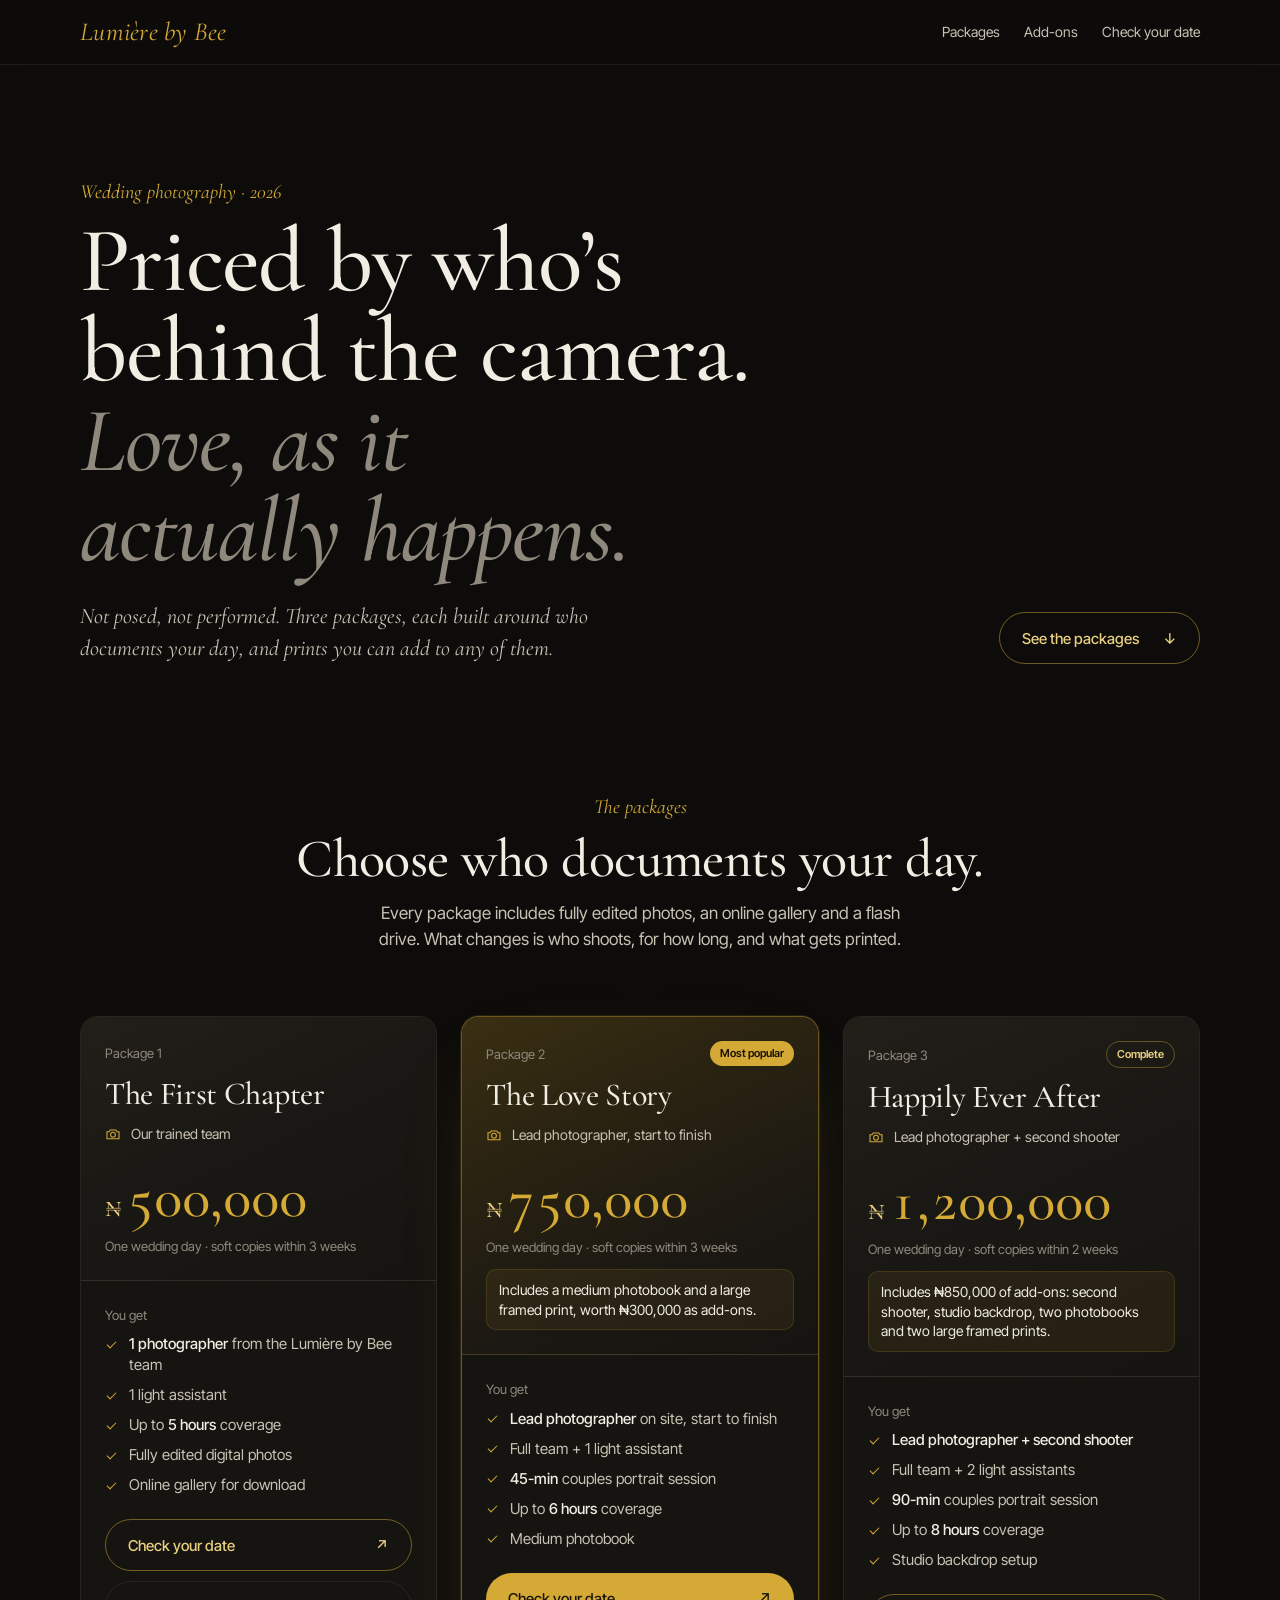
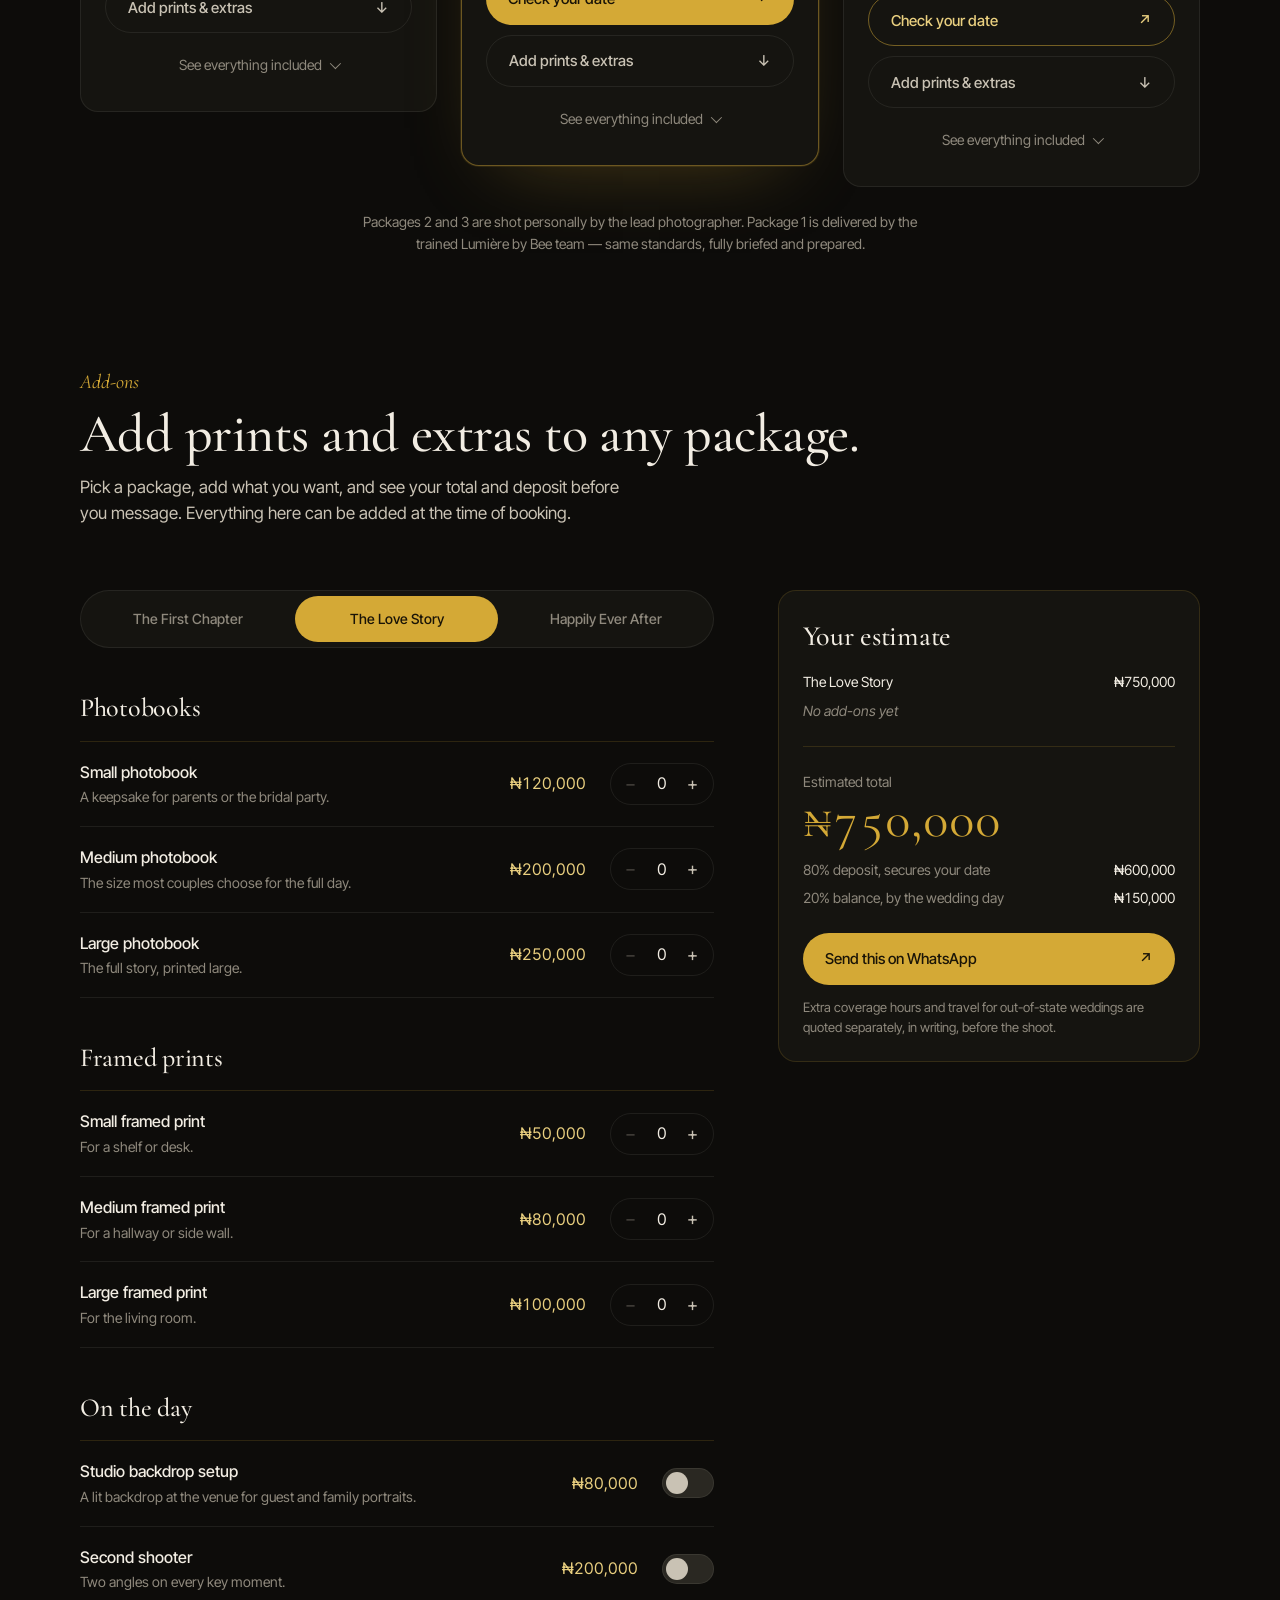
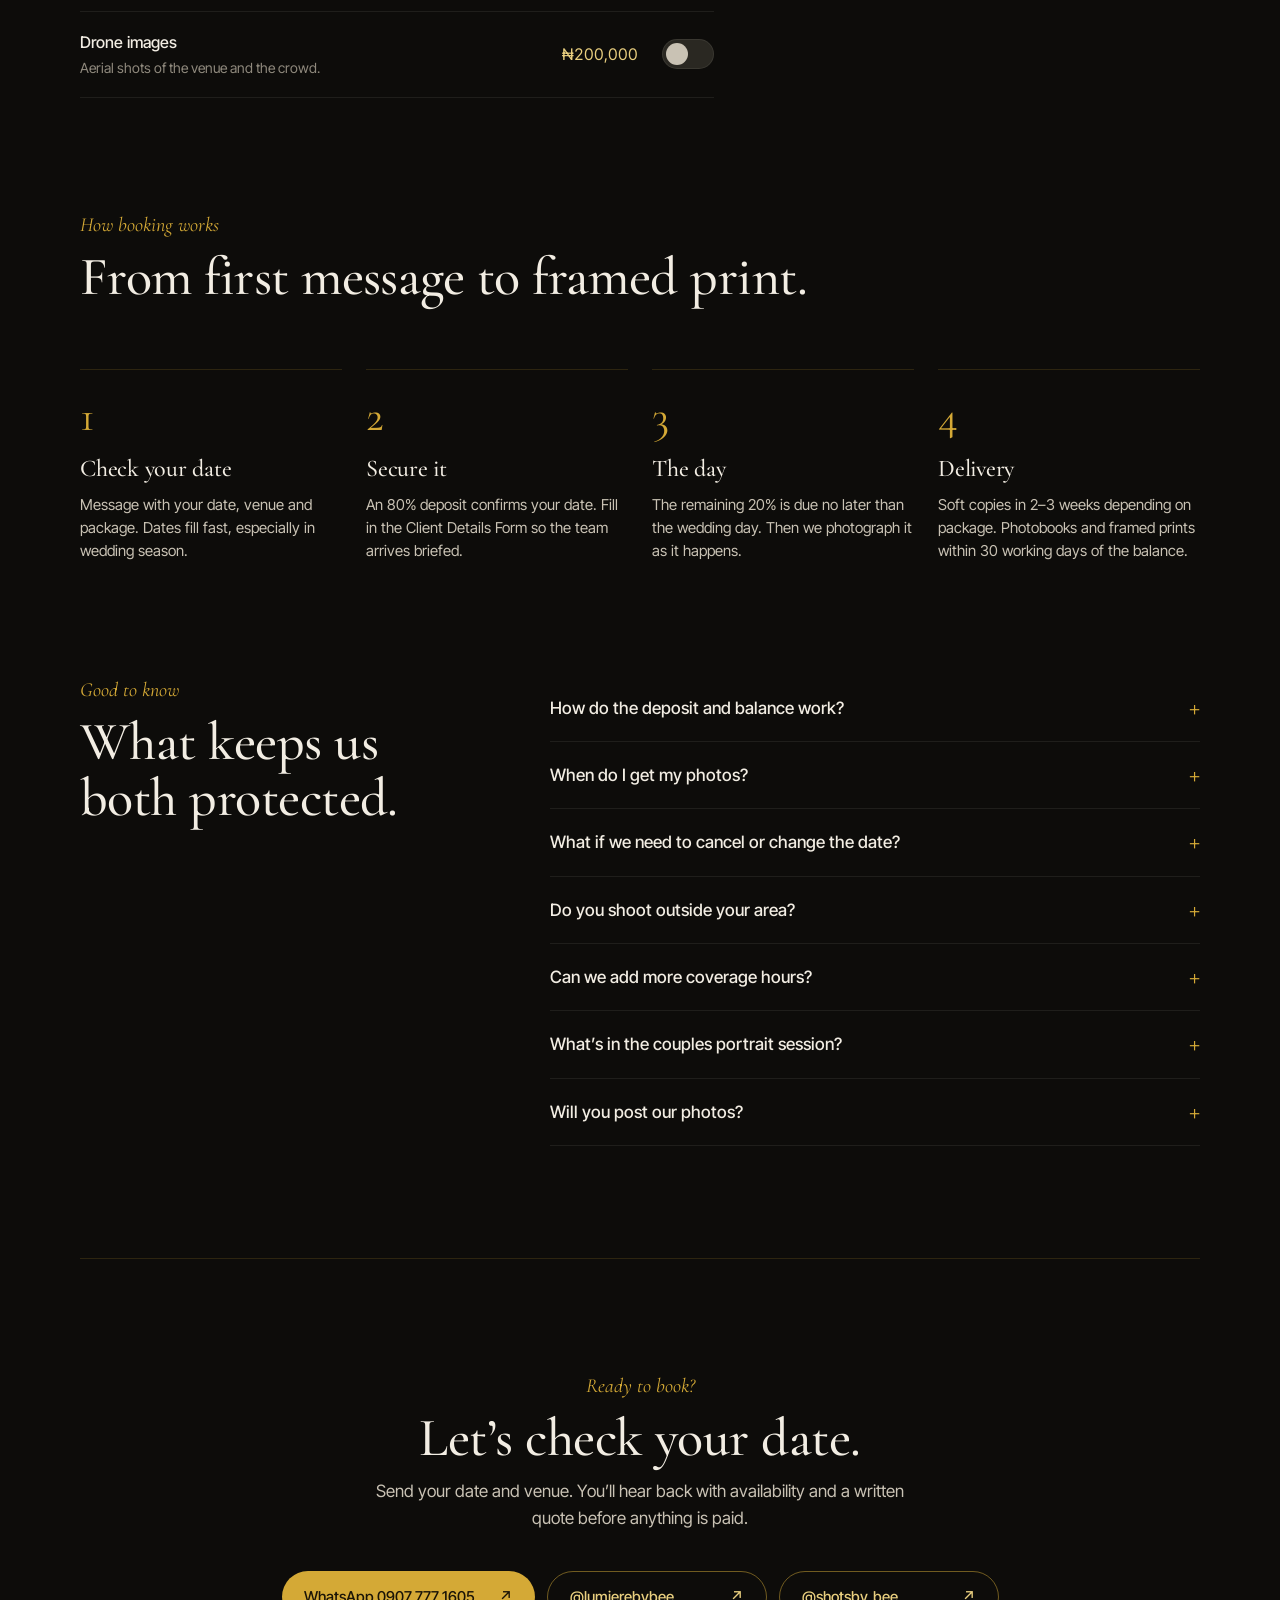
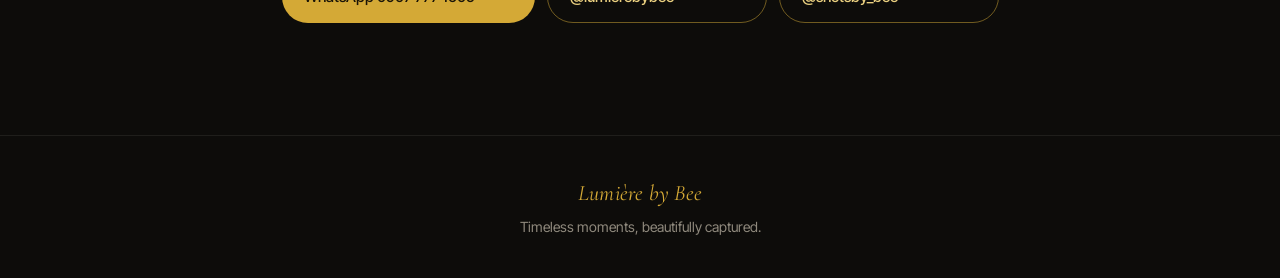
==== index.html @ cfa94dd7 "Add Lumière pricing page Co-Authored-By: Claude Opus 5 (1M context) <noreply@anthropic.com>" ====
<!doctype html>
<html lang="en">
<head>
<meta charset="utf-8">
<meta name="viewport" content="width=device-width, initial-scale=1, viewport-fit=cover">
<title>Pricing — Lumière by Bee</title>
<meta name="description" content="Wedding photography packages from Lumière by Bee: The First Chapter from ₦500,000, The Love Story and Happily Ever After, plus photobooks, framed prints and on-site extras.">
<link rel="preconnect" href="https://fonts.googleapis.com">
<link rel="preconnect" href="https://fonts.gstatic.com" crossorigin>
<link href="https://fonts.googleapis.com/css2?family=Cormorant+Garamond:ital,wght@0,400;0,500;0,600;1,400;1,500&family=Inter+Tight:wght@400;500;600&display=swap" rel="stylesheet">
<style>
:root{
  color-scheme:dark;
  --bg:#0d0c0a; --panel:#151410; --panel-2:#1b1915; --line:rgba(212,169,54,.16); --line-soft:rgba(242,237,227,.08);
  --gold:#d4a936; --gold-soft:#e9cf7f; --gold-ink:#1a1407; --ivory:#f2ede3; --ink-soft:#c9c2b4; --muted:#8f897d;
  --serif:"Cormorant Garamond","Iowan Old Style",Georgia,"Times New Roman",serif;
  --sans:"Inter Tight","Helvetica Neue",Arial,sans-serif;
  --s1:8px; --s2:12px; --s3:24px; --s4:40px; --s5:64px; --s6:112px;
  --r-card:18px; --r-pill:999px;
  box-sizing:border-box;
  padding-top:env(safe-area-inset-top,0px); padding-bottom:env(safe-area-inset-bottom,0px);
}
@media (prefers-color-scheme:dark){:root:not([data-theme="light"]){--bg:#0d0c0a}}
:root[data-theme="dark"]{--bg:#0d0c0a}
html{scroll-padding-top:calc(env(safe-area-inset-top,0px) + 72px);scroll-behavior:smooth}
@media (prefers-reduced-motion:reduce){html{scroll-behavior:auto}*{transition:none!important;animation:none!important}}
*,*::before,*::after{box-sizing:inherit;margin:0;padding:0}
body{background:var(--bg);color:var(--ivory);font-family:var(--sans);font-size:16px;line-height:1.55;-webkit-font-smoothing:antialiased}
a{color:inherit;text-decoration:none}
button{font:inherit;color:inherit;background:none;border:0;cursor:pointer}
:focus-visible{outline:2px solid var(--gold);outline-offset:3px;border-radius:6px}
.wrap{width:min(1120px,100% - 40px);margin-inline:auto}

/* Nav */
.nav{position:sticky;top:0;z-index:20;background:rgba(13,12,10,.82);backdrop-filter:blur(12px);-webkit-backdrop-filter:blur(12px);border-bottom:1px solid var(--line-soft);padding-top:env(safe-area-inset-top,0px);top:env(safe-area-inset-top,0px)}
.nav .wrap{display:flex;align-items:center;justify-content:space-between;height:64px}
.wordmark{font-family:var(--serif);font-style:italic;font-size:26px;color:var(--gold);letter-spacing:.01em}
.nav-links{display:flex;gap:var(--s3);font-size:14px;color:var(--ink-soft)}
.nav-links a:hover{color:var(--ivory)}
@media (max-width:560px){.nav-links a:not(:last-child){display:none}}

/* Type */
.kicker{font-family:var(--serif);font-style:italic;font-size:20px;color:var(--gold);margin-bottom:var(--s1)}
h1,h2,h3{font-family:var(--serif);font-weight:500;letter-spacing:-.01em}
h1{font-size:clamp(44px,7.4vw,92px);line-height:.98;text-wrap:balance}
h1 span{display:block;font-style:italic;color:var(--muted)}
h2{font-size:clamp(34px,4.6vw,54px);line-height:1.04;text-wrap:balance}
.lead{font-size:17px;color:var(--ink-soft);max-width:56ch;margin-top:var(--s2);text-wrap:pretty}

/* Hero */
.hero{padding:var(--s6) 0 var(--s5)}
.hero-row{display:grid;grid-template-columns:1fr auto;align-items:end;gap:var(--s4)}
.hero .lead{font-family:var(--serif);font-style:italic;font-size:22px;line-height:1.45;margin-top:var(--s3)}
@media (max-width:760px){.hero{padding-top:var(--s5)}.hero-row{grid-template-columns:1fr}}

/* Buttons */
.btn{display:flex;align-items:center;justify-content:space-between;gap:var(--s3);min-height:52px;padding:14px 22px;border-radius:var(--r-pill);font-weight:500;font-size:15px;line-height:1;transition:background .15s,color .15s,transform .15s}
.btn:active{transform:scale(.97)}
.btn-gold{background:var(--gold);color:var(--gold-ink)}
.btn-gold:hover{background:var(--gold-soft)}
.btn-line{border:1px solid rgba(212,169,54,.5);color:var(--gold-soft)}
.btn-line:hover{background:rgba(212,169,54,.08)}
.btn-inline{display:inline-flex}

/* Sections */
.section{padding:var(--s6) 0 0}
.section-head{margin-bottom:var(--s5)}
.section-head.center{text-align:center}
.section-head.center .lead{margin-inline:auto}

/* Tiers */
.tiers{display:grid;grid-template-columns:repeat(3,minmax(0,1fr));gap:var(--s3);align-items:start}
@media (max-width:980px){.tiers{grid-template-columns:1fr;max-width:560px;margin-inline:auto}}
.tier{display:flex;flex-direction:column;background:var(--panel);border:1px solid var(--line-soft);border-radius:var(--r-card);overflow:hidden}
.tier-head{padding:var(--s3);background:linear-gradient(155deg,#221f19 0%,#1a1814 45%,#151410 100%);border-bottom:1px solid var(--line-soft)}
.tier-featured{border-color:rgba(212,169,54,.45);box-shadow:0 0 0 1px rgba(212,169,54,.12),0 30px 80px -40px rgba(212,169,54,.35)}
.tier-featured .tier-head{background:linear-gradient(155deg,#3a2f12 0%,#2a2311 32%,#1b1813 70%,#151410 100%)}
.tier-top{display:flex;align-items:center;gap:var(--s1);min-height:24px;margin-bottom:var(--s2)}
.tier-no{font-size:13px;color:var(--muted)}
.badge{font-size:11px;font-weight:600;padding:4px 10px;border-radius:var(--r-pill);background:var(--gold);color:var(--gold-ink)}
.badge-soft{background:transparent;color:var(--gold-soft);border:1px solid rgba(212,169,54,.4)}
.tier-top .badge{margin-left:auto}
.tier h3{font-size:32px;line-height:1.05}
.tier-who{display:flex;align-items:center;gap:10px;margin-top:var(--s2);font-size:14px;color:var(--ink-soft)}
.tier-who svg{flex:none;color:var(--gold)}
.tier-price{display:flex;align-items:baseline;gap:4px;margin-top:var(--s3);font-variant-numeric:tabular-nums}
.tier-price .cur{font-family:var(--serif);font-size:30px;color:var(--gold-soft)}
.tier-price .amt{font-family:var(--serif);font-size:58px;line-height:1;font-weight:500;color:var(--gold)}
.tier-unit{font-size:13px;color:var(--muted);margin-top:6px}
.tier-value{margin-top:var(--s2);padding:10px 12px;border-radius:10px;background:rgba(212,169,54,.08);border:1px solid var(--line);font-size:14px;line-height:1.4;color:var(--ivory)}
.tier-body{display:flex;flex-direction:column;padding:var(--s3);flex:1}
.gets-head{font-size:13px;color:var(--muted);margin-bottom:var(--s1)}
.list{list-style:none;display:grid;gap:9px}
.list li{position:relative;padding-left:24px;font-size:15px;line-height:1.4;color:var(--ink-soft)}
.list li::before{content:"";position:absolute;left:2px;top:.5em;width:9px;height:5px;border-left:1.5px solid var(--gold);border-bottom:1.5px solid var(--gold);transform:rotate(-45deg)}
.list li strong{color:var(--ivory);font-weight:500}
.tier-foot{display:grid;gap:10px;margin-top:var(--s3)}
.more-toggle{display:flex;align-items:center;justify-content:center;gap:8px;min-height:44px;font-size:14px;color:var(--muted)}
.more-toggle:hover{color:var(--ivory)}
.chev{width:8px;height:8px;border-right:1.5px solid currentColor;border-bottom:1.5px solid currentColor;transform:rotate(45deg) translateY(-2px);transition:transform .2s}
.more-toggle[aria-expanded="true"] .chev{transform:rotate(-135deg) translateY(-2px)}
.more-panel{display:grid;grid-template-rows:0fr;transition:grid-template-rows .25s ease}
.more-panel:not([inert]){grid-template-rows:1fr}
.panel-inner{overflow:hidden;min-height:0}
.specs{display:grid;grid-template-columns:auto 1fr;gap:10px 18px;padding-top:var(--s3);margin-top:var(--s2);border-top:1px solid var(--line-soft);font-size:14px}
.specs dt{color:var(--muted)}
.specs dd{color:var(--ink-soft)}
.fine{font-size:14px;color:var(--muted);text-align:center;margin-top:var(--s3);max-width:70ch;margin-inline:auto;text-wrap:pretty}

/* Builder */
.builder{display:grid;grid-template-columns:minmax(0,1.5fr) minmax(300px,1fr);gap:var(--s5);align-items:start}
@media (max-width:900px){.builder{grid-template-columns:1fr;gap:var(--s3)}}
.pick{display:grid;grid-template-columns:repeat(3,1fr);gap:6px;padding:5px;border:1px solid var(--line-soft);border-radius:var(--r-pill);background:var(--panel);margin-bottom:var(--s4)}
.pick label{display:flex;align-items:center;justify-content:center;min-height:46px;padding:0 10px;border-radius:var(--r-pill);font-size:14px;font-weight:500;color:var(--muted);cursor:pointer;text-align:center;line-height:1.15;transition:background .15s,color .15s}
.pick input{position:absolute;opacity:0;pointer-events:none}
.pick input:checked+label{background:var(--gold);color:var(--gold-ink)}
.pick input:focus-visible+label{outline:2px solid var(--gold);outline-offset:2px}
.group+.group{margin-top:var(--s4)}
.group-title{font-family:var(--serif);font-size:26px;padding-bottom:var(--s2);border-bottom:1px solid var(--line)}
.row{display:flex;align-items:center;justify-content:space-between;gap:var(--s3);padding:18px 0;border-bottom:1px solid var(--line-soft)}
.row-text h4{font-weight:500;font-size:16px}
.row-text p{font-size:14px;color:var(--muted);margin-top:2px}
.row-side{display:flex;align-items:center;gap:var(--s3);flex:none}
.row-price{font-variant-numeric:tabular-nums;font-size:16px;color:var(--gold-soft);min-width:84px;text-align:right}
.stepper{display:flex;align-items:center;border:1px solid var(--line-soft);border-radius:var(--r-pill)}
.stepper button{width:40px;height:40px;border-radius:50%;font-size:18px;color:var(--ink-soft)}
.stepper button:hover:not(:disabled){color:var(--gold)}
.stepper button:disabled{opacity:.3;cursor:default}
.stepper output{min-width:22px;text-align:center;font-variant-numeric:tabular-nums}
.switch{position:relative;width:52px;height:30px;border-radius:var(--r-pill);background:#2a2822;border:1px solid var(--line-soft);transition:background .15s}
.switch::after{content:"";position:absolute;top:3px;left:3px;width:22px;height:22px;border-radius:50%;background:var(--ink-soft);transition:transform .2s,background .15s}
.switch[aria-checked="true"]{background:var(--gold)}
.switch[aria-checked="true"]::after{transform:translateX(22px);background:var(--gold-ink)}
.included{font-size:13px;color:var(--gold-soft);padding:6px 12px;border:1px solid var(--line);border-radius:var(--r-pill);white-space:nowrap}
.row.is-included .row-price{text-decoration:line-through;color:var(--muted)}
.row.is-included .row-text p::after{content:" Already in Happily Ever After.";color:var(--gold-soft)}
@media (max-width:520px){.row{flex-wrap:wrap}.row-side{width:100%;justify-content:space-between}.row-price{text-align:left}}

.summary{position:sticky;top:88px;background:var(--panel);border:1px solid var(--line);border-radius:var(--r-card);padding:var(--s3)}
.summary h3{font-size:28px}
.sum-lines{list-style:none;margin-top:var(--s2);display:grid;gap:8px;font-size:14px;color:var(--ink-soft)}
.sum-lines li{display:flex;justify-content:space-between;gap:var(--s2);font-variant-numeric:tabular-nums}
.sum-lines li span:last-child{white-space:nowrap}
.sum-lines .pkg{color:var(--ivory)}
.sum-empty{color:var(--muted);font-style:italic}
.sum-total{margin-top:var(--s3);padding-top:var(--s3);border-top:1px solid var(--line)}
.sum-total .label{font-size:14px;color:var(--muted)}
.sum-total .big{font-family:var(--serif);font-size:52px;line-height:1.05;color:var(--gold);font-variant-numeric:tabular-nums}
.pay{display:grid;gap:6px;margin:var(--s2) 0 var(--s3);font-size:14px}
.pay div{display:flex;justify-content:space-between;gap:var(--s2);font-variant-numeric:tabular-nums}
.pay dt{color:var(--muted)}
.pay dd{color:var(--ivory)}
.summary .fine{text-align:left;margin-top:var(--s2);font-size:13px}
@media (max-width:900px){
  .summary{position:sticky;top:auto;bottom:calc(env(safe-area-inset-bottom,0px) + 12px);box-shadow:0 -20px 60px -10px #000}
  .summary .collapsible{display:none}
  .summary.open .collapsible{display:block}
  .summary h3{font-size:22px}
  .sum-total{margin-top:0;padding-top:0;border-top:0;display:flex;align-items:baseline;justify-content:space-between}
  .sum-total .big{font-size:38px}
}
.sum-toggle{display:none}
@media (max-width:900px){.sum-toggle{display:flex;align-items:center;gap:8px;font-size:14px;color:var(--muted);min-height:36px;margin-bottom:6px}}

/* Steps */
.steps{list-style:none;display:grid;grid-template-columns:repeat(4,1fr);gap:var(--s3);counter-reset:s}
@media (max-width:900px){.steps{grid-template-columns:1fr 1fr}}
@media (max-width:520px){.steps{grid-template-columns:1fr}}
.steps li{border-top:1px solid var(--line);padding-top:var(--s3)}
.step-no{font-family:var(--serif);font-size:44px;color:var(--gold);line-height:1}
.steps h3{font-size:24px;margin-top:var(--s2)}
.steps p{font-size:15px;color:var(--ink-soft);margin-top:6px;text-wrap:pretty}

/* FAQ */
.faq-wrap{display:grid;grid-template-columns:1fr 1.6fr;gap:var(--s5)}
@media (max-width:900px){.faq-wrap{grid-template-columns:1fr;gap:var(--s3)}}
.faq details{border-bottom:1px solid var(--line-soft)}
.faq summary{list-style:none;display:flex;justify-content:space-between;gap:var(--s3);padding:20px 0;font-size:17px;font-weight:500;cursor:pointer}
.faq summary::-webkit-details-marker{display:none}
.faq summary::after{content:"+";font-family:var(--serif);font-size:28px;line-height:.8;color:var(--gold);transition:transform .2s}
.faq details[open] summary::after{transform:rotate(45deg)}
.faq p{padding-bottom:20px;color:var(--ink-soft);max-width:62ch;text-wrap:pretty}

/* Closing */
.closing{margin:var(--s6) 0 0;padding:var(--s6) 0;border-top:1px solid var(--line);text-align:center}
.closing .lead{margin-inline:auto}
.contact{display:flex;flex-wrap:wrap;justify-content:center;gap:var(--s2);margin-top:var(--s4)}
.contact .btn{min-width:220px}
footer{padding:var(--s4) 0;border-top:1px solid var(--line-soft);text-align:center;font-size:14px;color:var(--muted)}
footer .wordmark{font-size:22px;display:block;margin-bottom:6px}
</style>
</head>
<body>

<nav class="nav" aria-label="Main">
  <div class="wrap">
    <a href="#top" class="wordmark">Lumière by Bee</a>
    <div class="nav-links">
      <a href="#packages">Packages</a>
      <a href="#add-ons">Add-ons</a>
      <a href="#book">Check your date</a>
    </div>
  </div>
</nav>

<main id="top" class="wrap">

  <section class="hero">
    <p class="kicker">Wedding photography · 2026</p>
    <div class="hero-row">
      <div>
        <h1>Priced by who’s behind the camera. <span>Love, as it actually happens.</span></h1>
        <p class="lead">Not posed, not performed. Three packages, each built around who documents your day, and prints you can add to any of them.</p>
      </div>
      <a class="btn btn-line btn-inline" href="#packages"><span>See the packages</span><span aria-hidden="true">↓</span></a>
    </div>
  </section>

  <section id="packages" class="section" style="padding-top:var(--s5)">
    <div class="section-head center">
      <p class="kicker">The packages</p>
      <h2>Choose who documents your day.</h2>
      <p class="lead">Every package includes fully edited photos, an online gallery and a flash drive. What changes is who shoots, for how long, and what gets printed.</p>
    </div>

    <div class="tiers" id="tiers"></div>

    <p class="fine">Packages 2 and 3 are shot personally by the lead photographer. Package 1 is delivered by the trained Lumière by Bee team — same standards, fully briefed and prepared.</p>
  </section>

  <section id="add-ons" class="section">
    <div class="section-head">
      <p class="kicker">Add-ons</p>
      <h2>Add prints and extras to any package.</h2>
      <p class="lead">Pick a package, add what you want, and see your total and deposit before you message. Everything here can be added at the time of booking.</p>
    </div>

    <div class="builder">
      <div>
        <div class="pick" role="radiogroup" aria-label="Package">
          <input type="radio" name="pkg" id="pk-p1" value="p1"><label for="pk-p1">The First Chapter</label>
          <input type="radio" name="pkg" id="pk-p2" value="p2" checked><label for="pk-p2">The Love Story</label>
          <input type="radio" name="pkg" id="pk-p3" value="p3"><label for="pk-p3">Happily Ever After</label>
        </div>
        <div id="groups"></div>
      </div>

      <aside class="summary" id="summary" aria-live="polite">
        <button class="sum-toggle" type="button" id="sumToggle" aria-expanded="false" aria-controls="sumDetail"><span>Show breakdown</span><span class="chev" aria-hidden="true"></span></button>
        <div class="collapsible" id="sumDetail">
          <h3>Your estimate</h3>
          <ul class="sum-lines" id="sumLines"></ul>
        </div>
        <div class="sum-total">
          <p class="label">Estimated total</p>
          <p class="big" id="sumTotal">₦750,000</p>
        </div>
        <div class="collapsible">
          <dl class="pay">
            <div><dt>80% deposit, secures your date</dt><dd id="sumDeposit"></dd></div>
            <div><dt>20% balance, by the wedding day</dt><dd id="sumBalance"></dd></div>
          </dl>
        </div>
        <a class="btn btn-gold" id="sendQuote" target="_blank" rel="noopener noreferrer" href="#"><span>Send this on WhatsApp</span><span aria-hidden="true">↗</span></a>
        <p class="fine collapsible">Extra coverage hours and travel for out-of-state weddings are quoted separately, in writing, before the shoot.</p>
      </aside>
    </div>
  </section>

  <section id="how" class="section">
    <div class="section-head">
      <p class="kicker">How booking works</p>
      <h2>From first message to framed print.</h2>
    </div>
    <ol class="steps">
      <li><span class="step-no">1</span><h3>Check your date</h3><p>Message with your date, venue and package. Dates fill fast, especially in wedding season.</p></li>
      <li><span class="step-no">2</span><h3>Secure it</h3><p>An 80% deposit confirms your date. Fill in the Client Details Form so the team arrives briefed.</p></li>
      <li><span class="step-no">3</span><h3>The day</h3><p>The remaining 20% is due no later than the wedding day. Then we photograph it as it happens.</p></li>
      <li><span class="step-no">4</span><h3>Delivery</h3><p>Soft copies in 2–3 weeks depending on package. Photobooks and framed prints within 30 working days of the balance.</p></li>
    </ol>
  </section>

  <section id="faq" class="section">
    <div class="faq-wrap">
      <div>
        <p class="kicker">Good to know</p>
        <h2>What keeps us both protected.</h2>
      </div>
      <div class="faq">
        <details><summary>How do the deposit and balance work?</summary><p>A minimum 80% deposit is required before your date is confirmed. The remaining 20% is due no later than the day of the event. Paying any deposit or invoice means you agree to Lumière by Bee’s full Terms &amp; Conditions.</p></details>
        <details><summary>When do I get my photos?</summary><p>The First Chapter and The Love Story: soft copies within 3 weeks. Happily Ever After: within 2 weeks. All photobooks and framed prints are produced within 30 working days after the balance is settled.</p></details>
        <details><summary>What if we need to cancel or change the date?</summary><p>Deposits are non-refundable but transferable to a new date with at least 30 days’ notice. Changes within 30 days depend on availability. If the photographer can’t fulfil the booking, your deposit is refunded in full.</p></details>
        <details><summary>Do you shoot outside your area?</summary><p>Yes. For weddings outside the primary area, you cover transport and accommodation, confirmed in writing before the shoot.</p></details>
        <details><summary>Can we add more coverage hours?</summary><p>Yes, arranged in advance at an extra charge.</p></details>
        <details><summary>What’s in the couples portrait session?</summary><p>The Love Story includes a 45-minute uninterrupted session. Happily Ever After includes 90 minutes, plus a complimentary pre-wedding shoot that doesn’t reduce the package price.</p></details>
        <details><summary>Will you post our photos?</summary><p>Selected images may be shared on social platforms unless you say otherwise in the Client Details Form.</p></details>
      </div>
    </div>
  </section>

  <section id="book" class="closing">
    <p class="kicker">Ready to book?</p>
    <h2>Let’s check your date.</h2>
    <p class="lead">Send your date and venue. You’ll hear back with availability and a written quote before anything is paid.</p>
    <div class="contact">
      <a class="btn btn-gold" id="closingWa" target="_blank" rel="noopener noreferrer" href="https://wa.me/2349077771605"><span>WhatsApp 0907 777 1605</span><span aria-hidden="true">↗</span></a>
      <a class="btn btn-line" target="_blank" rel="noopener noreferrer" href="https://instagram.com/lumierebybee"><span>@lumierebybee</span><span aria-hidden="true">↗</span></a>
      <a class="btn btn-line" target="_blank" rel="noopener noreferrer" href="https://www.tiktok.com/@shotsby_bee"><span>@shotsby_bee</span><span aria-hidden="true">↗</span></a>
    </div>
  </section>
</main>

<footer>
  <span class="wordmark">Lumière by Bee</span>
  Timeless moments, beautifully captured.
</footer>

<script>
const WA = "2349077771605";
const naira = n => "₦" + n.toLocaleString("en-NG");

const PACKAGES = {
  p1:{no:"Package 1", name:"The First Chapter", price:500000, who:"Our trained team", delivery:"3 weeks",
      value:null,
      gets:["<strong>1 photographer</strong> from the Lumière by Bee team","1 light assistant","Up to <strong>5 hours</strong> coverage","Fully edited digital photos","Online gallery for download","Flash drive delivery"],
      specs:[["Who shoots","Trained Lumière by Bee team, fully briefed"],["Coverage","Up to 5 hours"],["Portraits","Covered within the day"],["Soft copies","Within 3 weeks"],["Prints","Add any from the add-ons"]]},
  p2:{no:"Package 2", name:"The Love Story", price:750000, who:"Lead photographer, start to finish", delivery:"3 weeks", badge:"Most popular",
      value:"Includes a medium photobook and a large framed print, worth ₦300,000 as add-ons.",
      gets:["<strong>Lead photographer</strong> on site, start to finish","Full team + 1 light assistant","<strong>45-min</strong> couples portrait session","Up to <strong>6 hours</strong> coverage","Medium photobook","One large framed print","Fully edited digital photos","Online gallery + flash drive"],
      specs:[["Who shoots","Lead photographer, with full team support"],["Coverage","Up to 6 hours"],["Portraits","45 minutes, uninterrupted"],["Soft copies","Within 3 weeks"],["Prints","Within 30 working days of the balance"]]},
  p3:{no:"Package 3", name:"Happily Ever After", price:1200000, who:"Lead photographer + second shooter", delivery:"2 weeks", badge:"Complete", soft:true,
      value:"Includes ₦850,000 of add-ons: second shooter, studio backdrop, two photobooks and two large framed prints.",
      gets:["<strong>Lead photographer + second shooter</strong>","Full team + 2 light assistants","<strong>90-min</strong> couples portrait session","Up to <strong>8 hours</strong> coverage","Studio backdrop setup","Complimentary pre-wedding shoot","One large + one small photobook","Two large framed prints","Fully edited digital photos","Online gallery + flash drive"],
      specs:[["Who shoots","Lead photographer and a second shooter"],["Coverage","Up to 8 hours"],["Portraits","90 minutes, plus a pre-wedding shoot"],["Soft copies","Within 2 weeks"],["Prints","Within 30 working days of the balance"]]}
};

const ADDONS = [
  {group:"Photobooks", items:[
    {id:"pb-s", name:"Small photobook", note:"A keepsake for parents or the bridal party.", price:120000, type:"qty"},
    {id:"pb-m", name:"Medium photobook", note:"The size most couples choose for the full day.", price:200000, type:"qty"},
    {id:"pb-l", name:"Large photobook", note:"The full story, printed large.", price:250000, type:"qty"}]},
  {group:"Framed prints", items:[
    {id:"fp-s", name:"Small framed print", note:"For a shelf or desk.", price:50000, type:"qty"},
    {id:"fp-m", name:"Medium framed print", note:"For a hallway or side wall.", price:80000, type:"qty"},
    {id:"fp-l", name:"Large framed print", note:"For the living room.", price:100000, type:"qty"}]},
  {group:"On the day", items:[
    {id:"x-bd", name:"Studio backdrop setup", note:"A lit backdrop at the venue for guest and family portraits.", price:80000, type:"toggle", in:"p3"},
    {id:"x-2s", name:"Second shooter", note:"Two angles on every key moment.", price:200000, type:"toggle", in:"p3"},
    {id:"x-dr", name:"Drone images", note:"Aerial shots of the venue and the crowd.", price:200000, type:"toggle"}]}
];
const ITEMS = ADDONS.flatMap(g => g.items);

const state = {pkg:"p2", sel:Object.fromEntries(ITEMS.map(i => [i.id,0]))};

/* Tier cards */
const check = '<svg width="16" height="16" viewBox="0 0 24 24" fill="none" stroke="currentColor" stroke-width="1.6" aria-hidden="true"><path d="M3 8.5h3l2-2.5h8l2 2.5h3V19H3z"/><circle cx="12" cy="13" r="3.6"/></svg>';
document.getElementById("tiers").innerHTML = Object.entries(PACKAGES).map(([k,p]) => {
  const shown = p.gets.slice(0,5), rest = p.gets.slice(5);
  const msg = encodeURIComponent(`Hi Bee, I'd like to check a date for ${p.name} (${naira(p.price)}).\nWedding date: \nVenue: `);
  return `<article class="tier${p.badge && !p.soft ? " tier-featured":""}" aria-label="${p.name} package">
    <div class="tier-head">
      <div class="tier-top"><span class="tier-no">${p.no}</span>${p.badge ? `<span class="badge${p.soft?" badge-soft":""}">${p.badge}</span>`:""}</div>
      <h3>${p.name}</h3>
      <p class="tier-who">${check}${p.who}</p>
      <div class="tier-price"><span class="cur">₦</span><span class="amt">${p.price.toLocaleString("en-NG")}</span></div>
      <p class="tier-unit">One wedding day · soft copies within ${p.delivery}</p>
      ${p.value ? `<p class="tier-value">${p.value}</p>`:""}
    </div>
    <div class="tier-body">
      <p class="gets-head">You get</p>
      <ul class="list">${shown.map(g=>`<li>${g}</li>`).join("")}</ul>
      <div class="more-panel" id="more-${k}" inert><div class="panel-inner">
        ${rest.length ? `<ul class="list" style="margin-top:9px">${rest.map(g=>`<li>${g}</li>`).join("")}</ul>`:""}
        <dl class="specs">${p.specs.map(([t,d])=>`<dt>${t}</dt><dd>${d}</dd>`).join("")}</dl>
      </div></div>
      <div class="tier-foot">
        <a class="btn ${p.badge && !p.soft ? "btn-gold":"btn-line"}" target="_blank" rel="noopener noreferrer" href="https://wa.me/${WA}?text=${msg}"><span>Check your date</span><span aria-hidden="true">↗</span></a>
        <a class="btn btn-line" href="#add-ons" data-build="${k}" style="border-color:var(--line-soft);color:var(--ink-soft)"><span>Add prints &amp; extras</span><span aria-hidden="true">↓</span></a>
        <button class="more-toggle" type="button" aria-expanded="false" aria-controls="more-${k}"><span>See everything included</span><span class="chev" aria-hidden="true"></span></button>
      </div>
    </div>
  </article>`;
}).join("");

document.querySelectorAll(".more-toggle").forEach(b => b.addEventListener("click", () => {
  const panel = document.getElementById(b.getAttribute("aria-controls"));
  const open = b.getAttribute("aria-expanded") === "true";
  b.setAttribute("aria-expanded", String(!open));
  panel.inert = open;
  b.firstElementChild.textContent = open ? "See everything included" : "Show less";
}));
document.querySelectorAll("[data-build]").forEach(a => a.addEventListener("click", () => {
  document.getElementById("pk-" + a.dataset.build).checked = true; setPkg(a.dataset.build);
}));

/* Add-on rows */
document.getElementById("groups").innerHTML = ADDONS.map(g => `
  <div class="group"><h3 class="group-title">${g.group}</h3>
  ${g.items.map(i => `<div class="row" data-row="${i.id}">
    <div class="row-text"><h4>${i.name}</h4><p>${i.note}</p></div>
    <div class="row-side"><span class="row-price">${naira(i.price)}</span>
      ${i.type === "qty"
        ? `<div class="stepper"><button type="button" data-dec="${i.id}" aria-label="Remove one ${i.name.toLowerCase()}">−</button><output id="q-${i.id}" aria-label="${i.name} quantity">0</output><button type="button" data-inc="${i.id}" aria-label="Add one ${i.name.toLowerCase()}">+</button></div>`
        : `<button type="button" class="switch" role="switch" aria-checked="false" data-sw="${i.id}" aria-label="Add ${i.name.toLowerCase()}"></button><span class="included" data-inc-tag="${i.id}" hidden>Included</span>`}
    </div></div>`).join("")}</div>`).join("");

document.getElementById("groups").addEventListener("click", e => {
  const t = e.target.closest("button"); if (!t) return;
  if (t.dataset.inc) state.sel[t.dataset.inc] = Math.min(5, state.sel[t.dataset.inc] + 1);
  if (t.dataset.dec) state.sel[t.dataset.dec] = Math.max(0, state.sel[t.dataset.dec] - 1);
  if (t.dataset.sw) state.sel[t.dataset.sw] = state.sel[t.dataset.sw] ? 0 : 1;
  render();
});
document.querySelectorAll('input[name="pkg"]').forEach(r => r.addEventListener("change", () => setPkg(r.value)));
function setPkg(k){ state.pkg = k; render(); }

const sum = document.getElementById("summary"), tog = document.getElementById("sumToggle");
tog.addEventListener("click", () => {
  const open = sum.classList.toggle("open");
  tog.setAttribute("aria-expanded", String(open));
  tog.firstElementChild.textContent = open ? "Hide breakdown" : "Show breakdown";
});

let shownTotal = 750000, raf;
function animateTo(target){
  const el = document.getElementById("sumTotal");
  if (matchMedia("(prefers-reduced-motion: reduce)").matches){ shownTotal = target; el.textContent = naira(target); return; }
  cancelAnimationFrame(raf);
  const from = shownTotal, t0 = performance.now();
  const tick = now => {
    const p = Math.min(1, (now - t0) / 420), e = 1 - Math.pow(1 - p, 3);
    shownTotal = Math.round(from + (target - from) * e);
    el.textContent = naira(Math.round(shownTotal / 1000) * 1000);
    if (p < 1) raf = requestAnimationFrame(tick); else { shownTotal = target; el.textContent = naira(target); }
  };
  raf = requestAnimationFrame(tick);
}

function render(){
  const p = PACKAGES[state.pkg];
  const lines = [];
  let total = p.price;
  ITEMS.forEach(i => {
    const row = document.querySelector(`[data-row="${i.id}"]`);
    const included = i.in === state.pkg;
    if (included) state.sel[i.id] = 0;
    row.classList.toggle("is-included", included);
    if (i.type === "qty"){
      document.getElementById("q-" + i.id).textContent = state.sel[i.id];
      row.querySelector("[data-dec]").disabled = state.sel[i.id] === 0;
      row.querySelector("[data-inc]").disabled = state.sel[i.id] === 5;
    } else {
      const sw = row.querySelector("[data-sw]");
      sw.hidden = included; row.querySelector("[data-inc-tag]").hidden = !included;
      sw.setAttribute("aria-checked", String(!!state.sel[i.id]));
    }
    if (state.sel[i.id]){
      const cost = i.price * state.sel[i.id]; total += cost;
      lines.push([ (i.type === "qty" ? state.sel[i.id] + " × " : "") + i.name, cost ]);
    }
  });
  document.getElementById("sumLines").innerHTML =
    `<li class="pkg"><span>${p.name}</span><span>${naira(p.price)}</span></li>` +
    (lines.length ? lines.map(([n,c]) => `<li><span>+ ${n}</span><span>${naira(c)}</span></li>`).join("")
                  : `<li class="sum-empty"><span>No add-ons yet</span></li>`);
  const dep = Math.round(total * 0.8);
  document.getElementById("sumDeposit").textContent = naira(dep);
  document.getElementById("sumBalance").textContent = naira(total - dep);
  animateTo(total);

  const text = [`Hi Bee, I'd like to check a date.`, ``, `Package: ${p.name} (${naira(p.price)})`]
    .concat(lines.length ? ["Add-ons:"].concat(lines.map(([n,c]) => `• ${n} (${naira(c)})`)) : [])
    .concat([`Estimated total: ${naira(total)}`, ``, `Wedding date: `, `Venue: `]).join("\n");
  document.getElementById("sendQuote").href = `https://wa.me/${WA}?text=${encodeURIComponent(text)}`;
}
render();
</script>
</body>
</html>
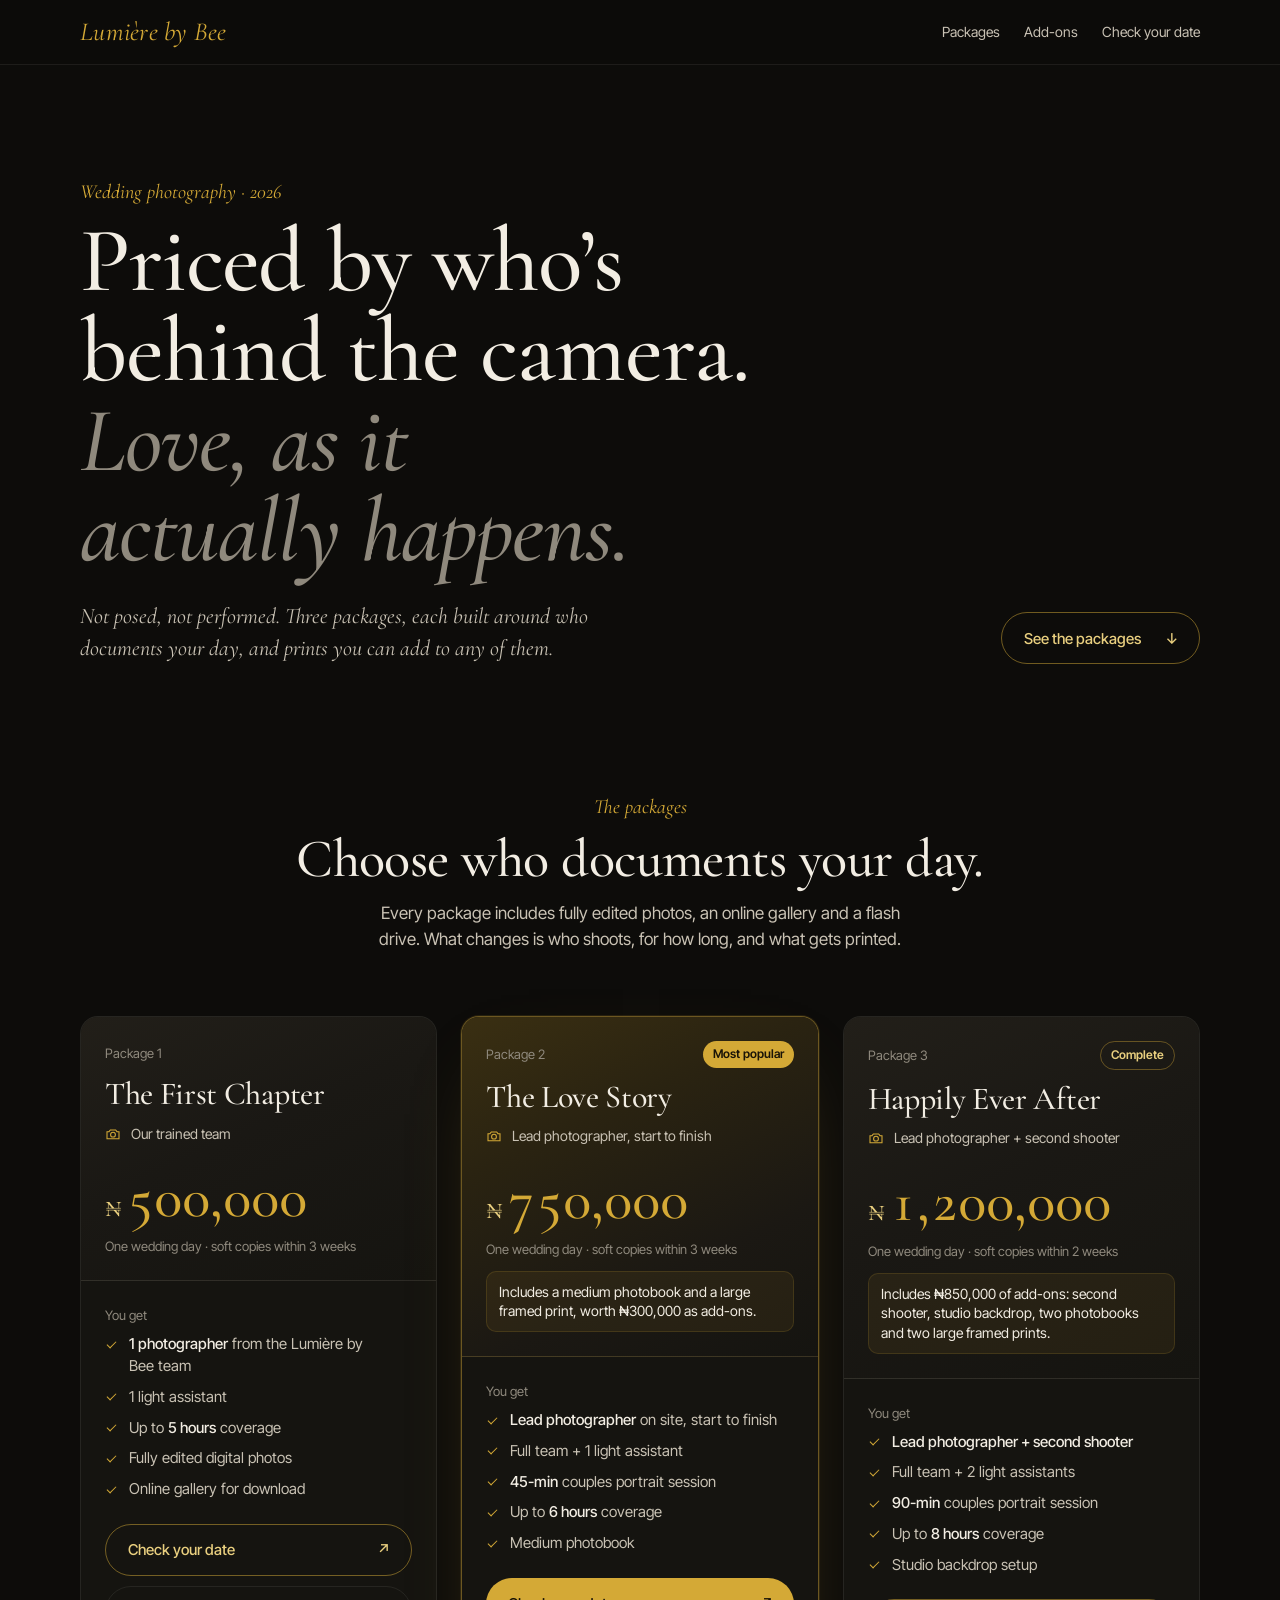
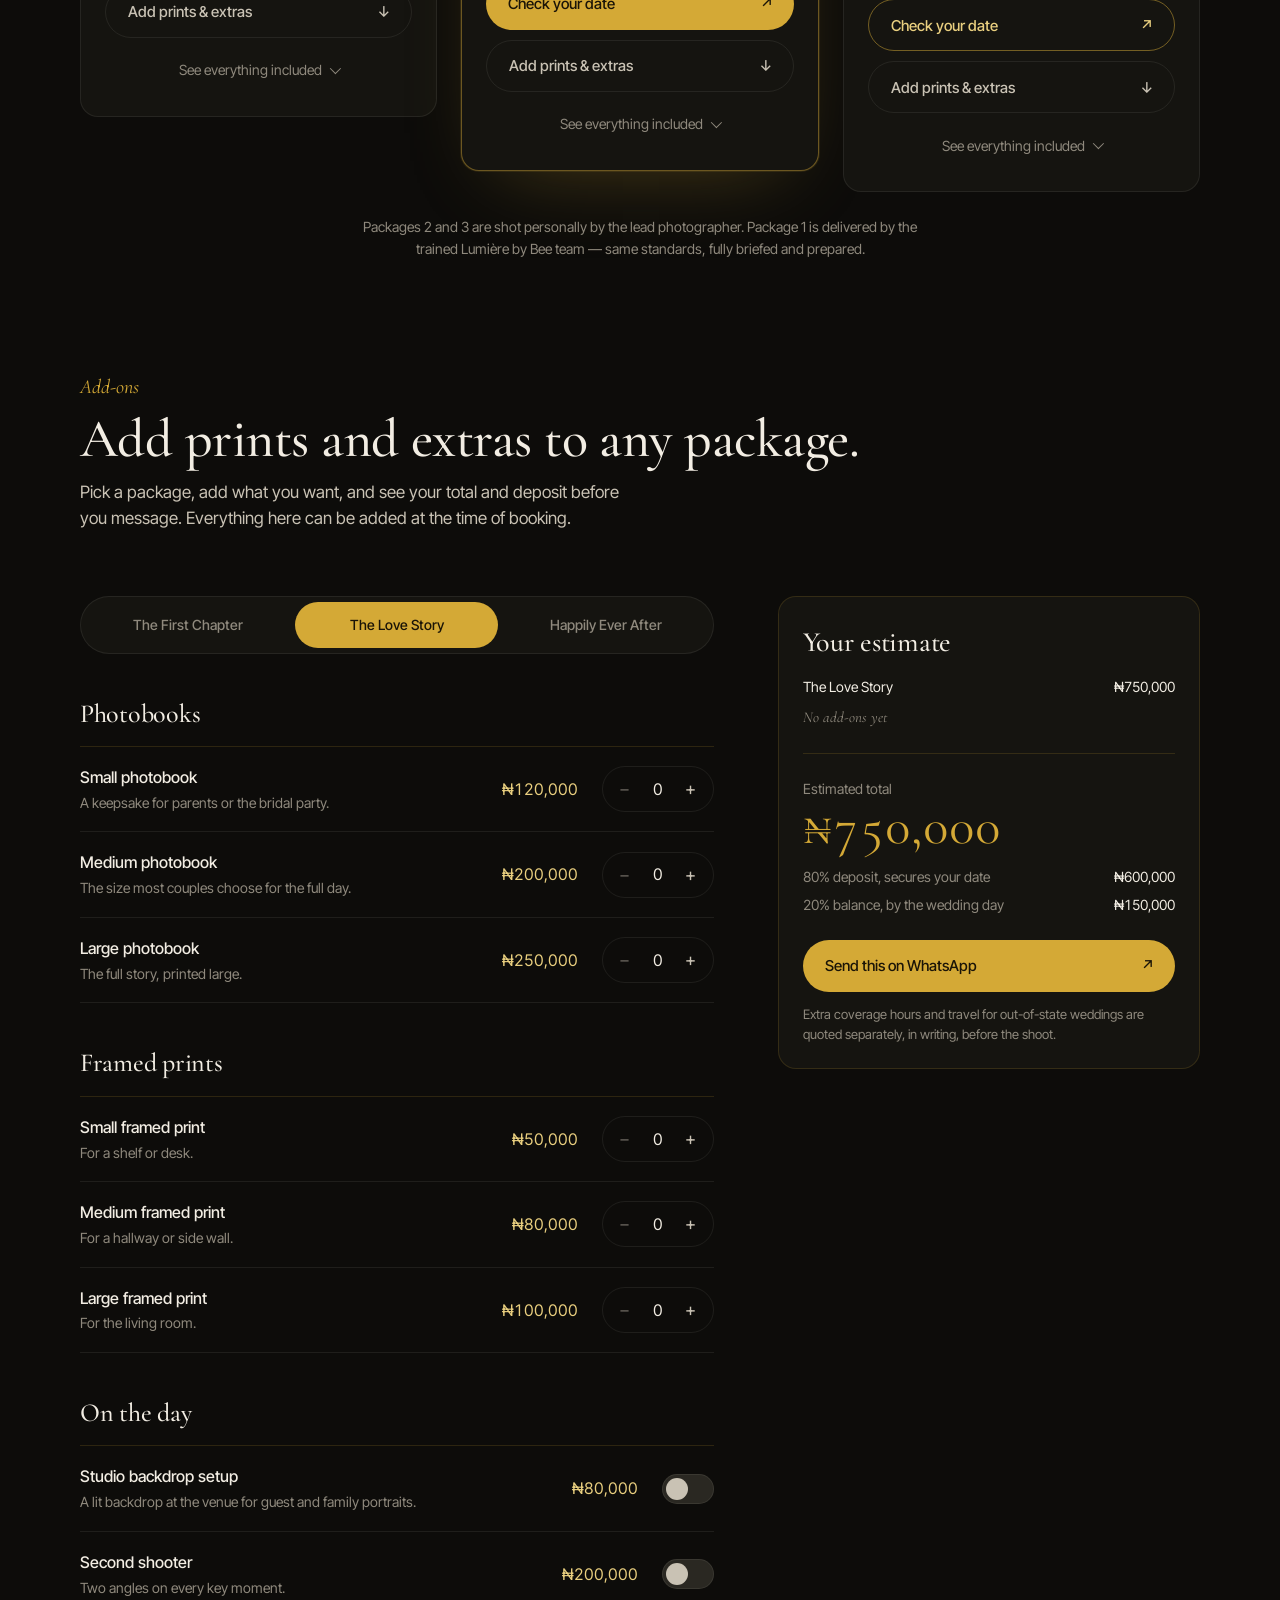
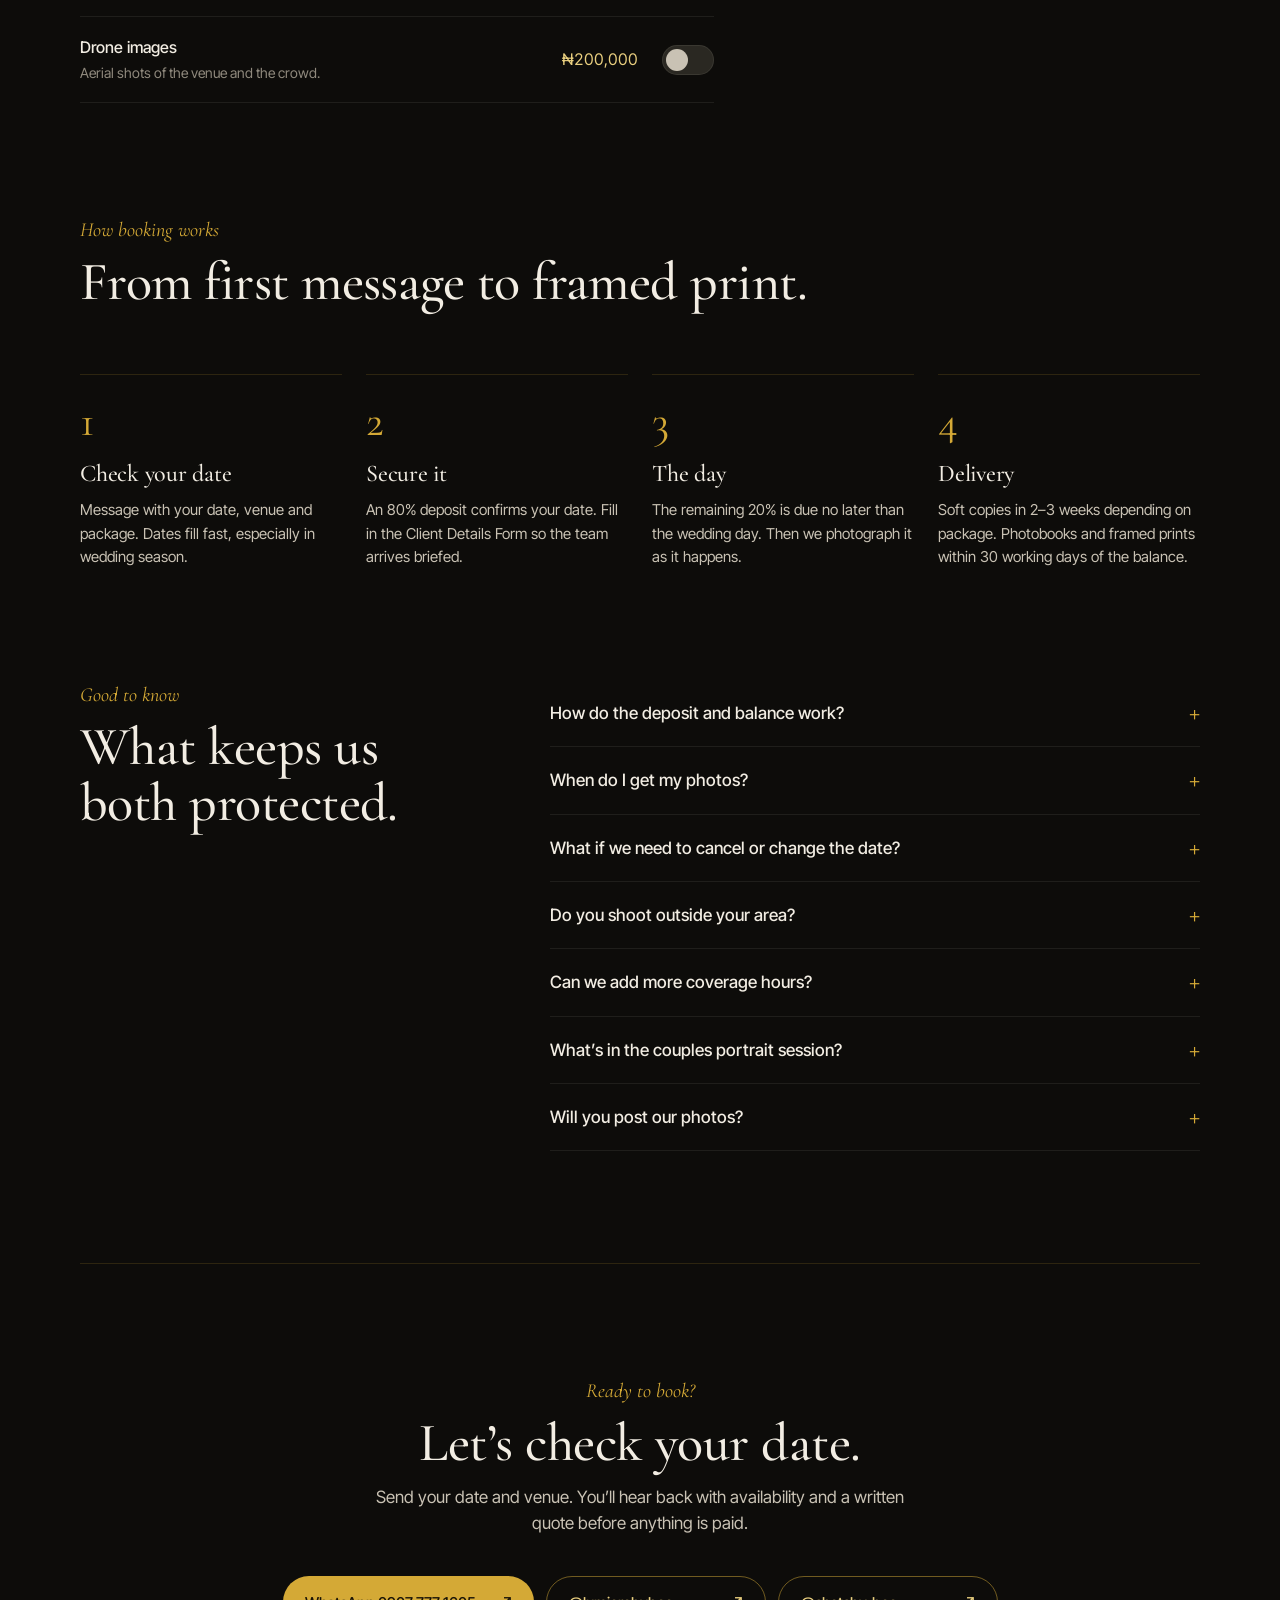
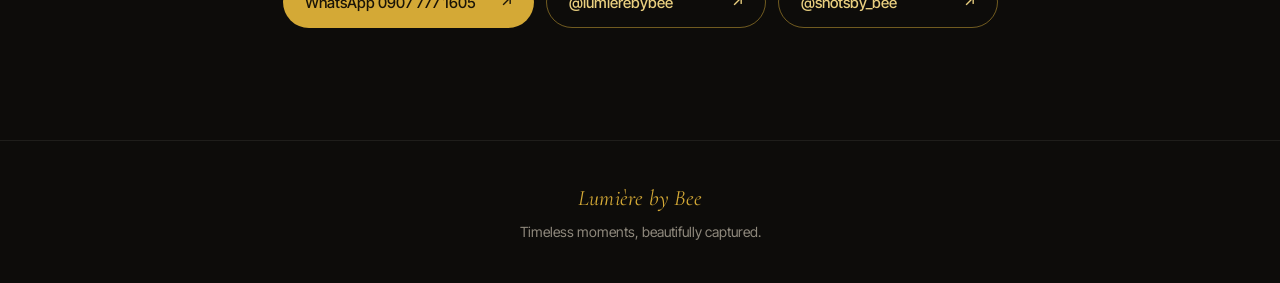
==== commit a2d0702c: "Polish typography, touch targets and accessibility UI polish: - Gate every :hover behind (hover:hove" ====
--- a/index.html
+++ b/index.html
@@ -17,31 +17,37 @@
   --sans:"Inter Tight","Helvetica Neue",Arial,sans-serif;
   --s1:8px; --s2:12px; --s3:24px; --s4:40px; --s5:64px; --s6:112px;
   --r-card:18px; --r-pill:999px;
+  --fw-regular:400; --fw-medium:500; --fw-semibold:600;
+  --z-nav:100; --z-sticky:200;
   box-sizing:border-box;
-  padding-top:env(safe-area-inset-top,0px); padding-bottom:env(safe-area-inset-bottom,0px);
 }
 @media (prefers-color-scheme:dark){:root:not([data-theme="light"]){--bg:#0d0c0a}}
 :root[data-theme="dark"]{--bg:#0d0c0a}
 html{scroll-padding-top:calc(env(safe-area-inset-top,0px) + 72px);scroll-behavior:smooth}
 @media (prefers-reduced-motion:reduce){html{scroll-behavior:auto}*{transition:none!important;animation:none!important}}
 *,*::before,*::after{box-sizing:inherit;margin:0;padding:0}
-body{background:var(--bg);color:var(--ivory);font-family:var(--sans);font-size:16px;line-height:1.55;-webkit-font-smoothing:antialiased}
+body{background:var(--bg);color:var(--ivory);font-family:var(--sans);font-size:16px;line-height:1.55;-webkit-font-smoothing:antialiased;-moz-osx-font-smoothing:grayscale;font-synthesis:none;overflow-wrap:break-word;-webkit-text-size-adjust:100%;text-size-adjust:100%}
 a{color:inherit;text-decoration:none}
 button{font:inherit;color:inherit;background:none;border:0;cursor:pointer}
-:focus-visible{outline:2px solid var(--gold);outline-offset:3px;border-radius:6px}
-.wrap{width:min(1120px,100% - 40px);margin-inline:auto}
+a,button,input,label,summary{touch-action:manipulation}
+:focus-visible{outline:2px solid var(--ivory);outline-offset:3px;border-radius:6px}
+::selection{background:rgba(212,169,54,.3);color:var(--ivory)}
+.sr-only{position:absolute;width:1px;height:1px;padding:0;margin:-1px;overflow:hidden;clip-path:inset(50%);white-space:nowrap;border:0}
+.wrap{width:min(1120px,100% - 40px - env(safe-area-inset-left,0px) - env(safe-area-inset-right,0px));margin-inline:auto}
 
 /* Nav */
-.nav{position:sticky;top:0;z-index:20;background:rgba(13,12,10,.82);backdrop-filter:blur(12px);-webkit-backdrop-filter:blur(12px);border-bottom:1px solid var(--line-soft);padding-top:env(safe-area-inset-top,0px);top:env(safe-area-inset-top,0px)}
+.nav{position:sticky;top:0;z-index:var(--z-nav);background:rgba(13,12,10,.82);backdrop-filter:blur(12px);-webkit-backdrop-filter:blur(12px);border-bottom:1px solid var(--line-soft);padding-top:env(safe-area-inset-top,0px)}
 .nav .wrap{display:flex;align-items:center;justify-content:space-between;height:64px}
 .wordmark{font-family:var(--serif);font-style:italic;font-size:26px;color:var(--gold);letter-spacing:.01em}
+.nav .wordmark{display:flex;align-items:center;min-height:44px}
 .nav-links{display:flex;gap:var(--s3);font-size:14px;color:var(--ink-soft)}
-.nav-links a:hover{color:var(--ivory)}
+.nav-links a{display:flex;align-items:center;min-height:44px}
 @media (max-width:560px){.nav-links a:not(:last-child){display:none}}
 
 /* Type */
 .kicker{font-family:var(--serif);font-style:italic;font-size:20px;color:var(--gold);margin-bottom:var(--s1)}
-h1,h2,h3{font-family:var(--serif);font-weight:500;letter-spacing:-.01em}
+h1,h2,h3{font-family:var(--serif);font-weight:var(--fw-medium);letter-spacing:-.01em}
+h3{text-wrap:balance}
 h1{font-size:clamp(44px,7.4vw,92px);line-height:.98;text-wrap:balance}
 h1 span{display:block;font-style:italic;color:var(--muted)}
 h2{font-size:clamp(34px,4.6vw,54px);line-height:1.04;text-wrap:balance}
@@ -54,12 +60,10 @@
 @media (max-width:760px){.hero{padding-top:var(--s5)}.hero-row{grid-template-columns:1fr}}
 
 /* Buttons */
-.btn{display:flex;align-items:center;justify-content:space-between;gap:var(--s3);min-height:52px;padding:14px 22px;border-radius:var(--r-pill);font-weight:500;font-size:15px;line-height:1;transition:background .15s,color .15s,transform .15s}
-.btn:active{transform:scale(.97)}
+.btn{display:flex;align-items:center;justify-content:space-between;gap:var(--s3);min-height:52px;padding-block:14px;padding-inline:22px 20px;border-radius:var(--r-pill);font-weight:var(--fw-medium);font-size:15px;line-height:1;transition:background .15s ease-out,color .15s ease-out,transform .15s ease-out}
+.btn:active{transform:scale(.96)}
 .btn-gold{background:var(--gold);color:var(--gold-ink)}
-.btn-gold:hover{background:var(--gold-soft)}
 .btn-line{border:1px solid rgba(212,169,54,.5);color:var(--gold-soft)}
-.btn-line:hover{background:rgba(212,169,54,.08)}
 .btn-inline{display:inline-flex}
 
 /* Sections */
@@ -77,9 +81,9 @@
 .tier-featured .tier-head{background:linear-gradient(155deg,#3a2f12 0%,#2a2311 32%,#1b1813 70%,#151410 100%)}
 .tier-top{display:flex;align-items:center;gap:var(--s1);min-height:24px;margin-bottom:var(--s2)}
 .tier-no{font-size:13px;color:var(--muted)}
-.badge{font-size:11px;font-weight:600;padding:4px 10px;border-radius:var(--r-pill);background:var(--gold);color:var(--gold-ink)}
+.badge{font-size:12px;font-weight:var(--fw-semibold);padding:4px 10px;border-radius:var(--r-pill);background:var(--gold);color:var(--gold-ink);white-space:nowrap;user-select:none}
 .badge-soft{background:transparent;color:var(--gold-soft);border:1px solid rgba(212,169,54,.4)}
-.tier-top .badge{margin-left:auto}
+.tier-top .badge{margin-inline-start:auto}
 .tier h3{font-size:32px;line-height:1.05}
 .tier-who{display:flex;align-items:center;gap:10px;margin-top:var(--s2);font-size:14px;color:var(--ink-soft)}
 .tier-who svg{flex:none;color:var(--gold)}
@@ -91,13 +95,12 @@
 .tier-body{display:flex;flex-direction:column;padding:var(--s3);flex:1}
 .gets-head{font-size:13px;color:var(--muted);margin-bottom:var(--s1)}
 .list{list-style:none;display:grid;gap:9px}
-.list li{position:relative;padding-left:24px;font-size:15px;line-height:1.4;color:var(--ink-soft)}
-.list li::before{content:"";position:absolute;left:2px;top:.5em;width:9px;height:5px;border-left:1.5px solid var(--gold);border-bottom:1.5px solid var(--gold);transform:rotate(-45deg)}
-.list li strong{color:var(--ivory);font-weight:500}
+.list li{position:relative;padding-inline-start:24px;font-size:15px;line-height:1.45;color:var(--ink-soft);text-wrap:pretty}
+.list li::before{content:"";position:absolute;inset-inline-start:2px;top:.5em;width:9px;height:5px;border-left:1.5px solid var(--gold);border-bottom:1.5px solid var(--gold);transform:rotate(-45deg);pointer-events:none}
+.list li strong{color:var(--ivory);font-weight:var(--fw-medium)}
 .tier-foot{display:grid;gap:10px;margin-top:var(--s3)}
-.more-toggle{display:flex;align-items:center;justify-content:center;gap:8px;min-height:44px;font-size:14px;color:var(--muted)}
-.more-toggle:hover{color:var(--ivory)}
-.chev{width:8px;height:8px;border-right:1.5px solid currentColor;border-bottom:1.5px solid currentColor;transform:rotate(45deg) translateY(-2px);transition:transform .2s}
+.more-toggle{display:flex;align-items:center;justify-content:center;gap:8px;min-height:44px;font-size:14px;color:var(--muted);user-select:none}
+.chev{width:8px;height:8px;flex:none;border-right:1.5px solid currentColor;border-bottom:1.5px solid currentColor;transform:rotate(45deg) translateY(-2px);transition:transform .2s ease-out;pointer-events:none}
 .more-toggle[aria-expanded="true"] .chev{transform:rotate(-135deg) translateY(-2px)}
 .more-panel{display:grid;grid-template-rows:0fr;transition:grid-template-rows .25s ease}
 .more-panel:not([inert]){grid-template-rows:1fr}
@@ -110,25 +113,26 @@
 /* Builder */
 .builder{display:grid;grid-template-columns:minmax(0,1.5fr) minmax(300px,1fr);gap:var(--s5);align-items:start}
 @media (max-width:900px){.builder{grid-template-columns:1fr;gap:var(--s3)}}
-.pick{display:grid;grid-template-columns:repeat(3,1fr);gap:6px;padding:5px;border:1px solid var(--line-soft);border-radius:var(--r-pill);background:var(--panel);margin-bottom:var(--s4)}
-.pick label{display:flex;align-items:center;justify-content:center;min-height:46px;padding:0 10px;border-radius:var(--r-pill);font-size:14px;font-weight:500;color:var(--muted);cursor:pointer;text-align:center;line-height:1.15;transition:background .15s,color .15s}
+.pick{position:relative;display:grid;grid-template-columns:repeat(3,1fr);gap:6px;padding:5px;border:1px solid var(--line-soft);border-radius:var(--r-pill);background:var(--panel);margin-bottom:var(--s4)}
+.pick label{display:flex;align-items:center;justify-content:center;min-height:46px;padding:0 10px;border-radius:var(--r-pill);font-size:14px;font-weight:var(--fw-medium);color:var(--muted);cursor:pointer;text-align:center;line-height:1.15;user-select:none;transition:background .15s ease-out,color .15s ease-out}
 .pick input{position:absolute;opacity:0;pointer-events:none}
 .pick input:checked+label{background:var(--gold);color:var(--gold-ink)}
-.pick input:focus-visible+label{outline:2px solid var(--gold);outline-offset:2px}
+.pick input:focus-visible+label{outline:2px solid var(--ivory);outline-offset:2px}
 .group+.group{margin-top:var(--s4)}
 .group-title{font-family:var(--serif);font-size:26px;padding-bottom:var(--s2);border-bottom:1px solid var(--line)}
 .row{display:flex;align-items:center;justify-content:space-between;gap:var(--s3);padding:18px 0;border-bottom:1px solid var(--line-soft)}
 .row-text h4{font-weight:500;font-size:16px}
-.row-text p{font-size:14px;color:var(--muted);margin-top:2px}
+.row-text p{font-size:14px;color:var(--muted);margin-top:2px;text-wrap:pretty}
 .row-side{display:flex;align-items:center;gap:var(--s3);flex:none}
-.row-price{font-variant-numeric:tabular-nums;font-size:16px;color:var(--gold-soft);min-width:84px;text-align:right}
+.row-price{font-variant-numeric:tabular-nums;font-size:16px;color:var(--gold-soft);min-width:84px;text-align:end}
 .stepper{display:flex;align-items:center;border:1px solid var(--line-soft);border-radius:var(--r-pill)}
-.stepper button{width:40px;height:40px;border-radius:50%;font-size:18px;color:var(--ink-soft)}
-.stepper button:hover:not(:disabled){color:var(--gold)}
-.stepper button:disabled{opacity:.3;cursor:default}
+.stepper button{width:44px;height:44px;border-radius:50%;font-size:18px;color:var(--ink-soft);user-select:none;transition:color .15s ease-out,transform .15s ease-out}
+.stepper button:active:not(:disabled){transform:scale(.96)}
+.stepper button:disabled{opacity:.45;cursor:default}
 .stepper output{min-width:22px;text-align:center;font-variant-numeric:tabular-nums}
-.switch{position:relative;width:52px;height:30px;border-radius:var(--r-pill);background:#2a2822;border:1px solid var(--line-soft);transition:background .15s}
-.switch::after{content:"";position:absolute;top:3px;left:3px;width:22px;height:22px;border-radius:50%;background:var(--ink-soft);transition:transform .2s,background .15s}
+.switch{position:relative;flex:none;width:52px;height:30px;border-radius:var(--r-pill);background:#2a2822;border:1px solid var(--line-soft);transition:background .15s ease-out;user-select:none}
+.switch::before{content:"";position:absolute;inset:-7px 0}
+.switch::after{content:"";position:absolute;top:3px;left:3px;width:22px;height:22px;border-radius:50%;background:var(--ink-soft);transition:transform .2s ease-out,background .15s ease-out}
 .switch[aria-checked="true"]{background:var(--gold)}
 .switch[aria-checked="true"]::after{transform:translateX(22px);background:var(--gold-ink)}
 .included{font-size:13px;color:var(--gold-soft);padding:6px 12px;border:1px solid var(--line);border-radius:var(--r-pill);white-space:nowrap}
@@ -136,13 +140,13 @@
 .row.is-included .row-text p::after{content:" Already in Happily Ever After.";color:var(--gold-soft)}
 @media (max-width:520px){.row{flex-wrap:wrap}.row-side{width:100%;justify-content:space-between}.row-price{text-align:left}}
 
-.summary{position:sticky;top:88px;background:var(--panel);border:1px solid var(--line);border-radius:var(--r-card);padding:var(--s3)}
+.summary{position:sticky;top:88px;z-index:var(--z-sticky);background:var(--panel);border:1px solid var(--line);border-radius:var(--r-card);padding:var(--s3)}
 .summary h3{font-size:28px}
 .sum-lines{list-style:none;margin-top:var(--s2);display:grid;gap:8px;font-size:14px;color:var(--ink-soft)}
 .sum-lines li{display:flex;justify-content:space-between;gap:var(--s2);font-variant-numeric:tabular-nums}
 .sum-lines li span:last-child{white-space:nowrap}
 .sum-lines .pkg{color:var(--ivory)}
-.sum-empty{color:var(--muted);font-style:italic}
+.sum-empty{color:var(--muted);font-family:var(--serif);font-style:italic;font-size:15px}
 .sum-total{margin-top:var(--s3);padding-top:var(--s3);border-top:1px solid var(--line)}
 .sum-total .label{font-size:14px;color:var(--muted)}
 .sum-total .big{font-family:var(--serif);font-size:52px;line-height:1.05;color:var(--gold);font-variant-numeric:tabular-nums}
@@ -150,7 +154,7 @@
 .pay div{display:flex;justify-content:space-between;gap:var(--s2);font-variant-numeric:tabular-nums}
 .pay dt{color:var(--muted)}
 .pay dd{color:var(--ivory)}
-.summary .fine{text-align:left;margin-top:var(--s2);font-size:13px}
+.summary .fine{text-align:start;margin-top:var(--s2);font-size:13px}
 @media (max-width:900px){
   .summary{position:sticky;top:auto;bottom:calc(env(safe-area-inset-bottom,0px) + 12px);box-shadow:0 -20px 60px -10px #000}
   .summary .collapsible{display:none}
@@ -160,7 +164,7 @@
   .sum-total .big{font-size:38px}
 }
 .sum-toggle{display:none}
-@media (max-width:900px){.sum-toggle{display:flex;align-items:center;gap:8px;font-size:14px;color:var(--muted);min-height:36px;margin-bottom:6px}}
+@media (max-width:900px){.sum-toggle{display:flex;align-items:center;gap:8px;font-size:14px;color:var(--muted);min-height:44px;margin-bottom:6px;user-select:none}}
 
 /* Steps */
 .steps{list-style:none;display:grid;grid-template-columns:repeat(4,1fr);gap:var(--s3);counter-reset:s}
@@ -175,9 +179,9 @@
 .faq-wrap{display:grid;grid-template-columns:1fr 1.6fr;gap:var(--s5)}
 @media (max-width:900px){.faq-wrap{grid-template-columns:1fr;gap:var(--s3)}}
 .faq details{border-bottom:1px solid var(--line-soft)}
-.faq summary{list-style:none;display:flex;justify-content:space-between;gap:var(--s3);padding:20px 0;font-size:17px;font-weight:500;cursor:pointer}
+.faq summary{list-style:none;display:flex;justify-content:space-between;gap:var(--s3);padding:20px 0;font-size:17px;font-weight:var(--fw-medium);cursor:pointer;text-wrap:balance}
 .faq summary::-webkit-details-marker{display:none}
-.faq summary::after{content:"+";font-family:var(--serif);font-size:28px;line-height:.8;color:var(--gold);transition:transform .2s}
+.faq summary::after{content:"+";font-family:var(--serif);font-size:28px;line-height:.8;color:var(--gold);transition:transform .2s ease-out;pointer-events:none;user-select:none}
 .faq details[open] summary::after{transform:rotate(45deg)}
 .faq p{padding-bottom:20px;color:var(--ink-soft);max-width:62ch;text-wrap:pretty}
 
@@ -186,8 +190,20 @@
 .closing .lead{margin-inline:auto}
 .contact{display:flex;flex-wrap:wrap;justify-content:center;gap:var(--s2);margin-top:var(--s4)}
 .contact .btn{min-width:220px}
-footer{padding:var(--s4) 0;border-top:1px solid var(--line-soft);text-align:center;font-size:14px;color:var(--muted)}
+footer{padding-block:var(--s4) calc(var(--s4) + env(safe-area-inset-bottom,0px));border-top:1px solid var(--line-soft);text-align:center;font-size:14px;color:var(--muted)}
 footer .wordmark{font-size:22px;display:block;margin-bottom:6px}
+
+/* Hover only where a real pointer exists — otherwise taps leave stuck hover states */
+@media (hover:hover) and (pointer:fine){
+  .nav-links a:hover{color:var(--ivory)}
+  .btn-gold:hover{background:var(--gold-soft)}
+  .btn-line:hover{background:rgba(212,169,54,.08)}
+  .more-toggle:hover{color:var(--ivory)}
+  .sum-toggle:hover{color:var(--ivory)}
+  .stepper button:hover:not(:disabled){color:var(--gold)}
+  .faq summary:hover{color:var(--gold-soft)}
+  .pick input:not(:checked)+label:hover{color:var(--ink-soft)}
+}
 </style>
 </head>
 <body>
@@ -245,7 +261,7 @@
         <div id="groups"></div>
       </div>
 
-      <aside class="summary" id="summary" aria-live="polite">
+      <aside class="summary" id="summary">
         <button class="sum-toggle" type="button" id="sumToggle" aria-expanded="false" aria-controls="sumDetail"><span>Show breakdown</span><span class="chev" aria-hidden="true"></span></button>
         <div class="collapsible" id="sumDetail">
           <h3>Your estimate</h3>
@@ -263,6 +279,7 @@
         </div>
         <a class="btn btn-gold" id="sendQuote" target="_blank" rel="noopener noreferrer" href="#"><span>Send this on WhatsApp</span><span aria-hidden="true">↗</span></a>
         <p class="fine collapsible">Extra coverage hours and travel for out-of-state weddings are quoted separately, in writing, before the shoot.</p>
+        <p class="sr-only" id="sumAnnounce" role="status" aria-live="polite" aria-atomic="true"></p>
       </aside>
     </div>
   </section>
@@ -276,7 +293,7 @@
       <li><span class="step-no">1</span><h3>Check your date</h3><p>Message with your date, venue and package. Dates fill fast, especially in wedding season.</p></li>
       <li><span class="step-no">2</span><h3>Secure it</h3><p>An 80% deposit confirms your date. Fill in the Client Details Form so the team arrives briefed.</p></li>
       <li><span class="step-no">3</span><h3>The day</h3><p>The remaining 20% is due no later than the wedding day. Then we photograph it as it happens.</p></li>
-      <li><span class="step-no">4</span><h3>Delivery</h3><p>Soft copies in 2–3 weeks depending on package. Photobooks and framed prints within 30 working days of the balance.</p></li>
+      <li><span class="step-no">4</span><h3>Delivery</h3><p>Soft copies in 2–3&nbsp;weeks depending on package. Photobooks and framed prints within 30 working days of the balance.</p></li>
     </ol>
   </section>
 
@@ -303,7 +320,7 @@
     <h2>Let’s check your date.</h2>
     <p class="lead">Send your date and venue. You’ll hear back with availability and a written quote before anything is paid.</p>
     <div class="contact">
-      <a class="btn btn-gold" id="closingWa" target="_blank" rel="noopener noreferrer" href="https://wa.me/2349077771605"><span>WhatsApp 0907 777 1605</span><span aria-hidden="true">↗</span></a>
+      <a class="btn btn-gold" id="closingWa" target="_blank" rel="noopener noreferrer" href="https://wa.me/2349077771605"><span>WhatsApp&nbsp;0907&nbsp;777&nbsp;1605</span><span aria-hidden="true">↗</span></a>
       <a class="btn btn-line" target="_blank" rel="noopener noreferrer" href="https://instagram.com/lumierebybee"><span>@lumierebybee</span><span aria-hidden="true">↗</span></a>
       <a class="btn btn-line" target="_blank" rel="noopener noreferrer" href="https://www.tiktok.com/@shotsby_bee"><span>@shotsby_bee</span><span aria-hidden="true">↗</span></a>
     </div>
@@ -351,6 +368,9 @@
 const ITEMS = ADDONS.flatMap(g => g.items);
 
 const state = {pkg:"p2", sel:Object.fromEntries(ITEMS.map(i => [i.id,0]))};
+/* Browsers restore radio state on soft reload — trust the DOM over the default */
+const restored = document.querySelector('input[name="pkg"]:checked');
+if (restored && PACKAGES[restored.value]) state.pkg = restored.value;
 
 /* Tier cards */
 const check = '<svg width="16" height="16" viewBox="0 0 24 24" fill="none" stroke="currentColor" stroke-width="1.6" aria-hidden="true"><path d="M3 8.5h3l2-2.5h8l2 2.5h3V19H3z"/><circle cx="12" cy="13" r="3.6"/></svg>';
@@ -421,7 +441,7 @@
   tog.firstElementChild.textContent = open ? "Hide breakdown" : "Show breakdown";
 });
 
-let shownTotal = 750000, raf;
+let shownTotal = PACKAGES[state.pkg].price, raf;
 function animateTo(target){
   const el = document.getElementById("sumTotal");
   if (matchMedia("(prefers-reduced-motion: reduce)").matches){ shownTotal = target; el.textContent = naira(target); return; }
@@ -467,6 +487,9 @@
   document.getElementById("sumDeposit").textContent = naira(dep);
   document.getElementById("sumBalance").textContent = naira(total - dep);
   animateTo(total);
+  /* Announce the settled figure once, not on every animation frame */
+  document.getElementById("sumAnnounce").textContent =
+    `${p.name}. Estimated total ${naira(total)}. Deposit ${naira(dep)}.`;
 
   const text = [`Hi Bee, I'd like to check a date.`, ``, `Package: ${p.name} (${naira(p.price)})`]
     .concat(lines.length ? ["Add-ons:"].concat(lines.map(([n,c]) => `• ${n} (${naira(c)})`)) : [])
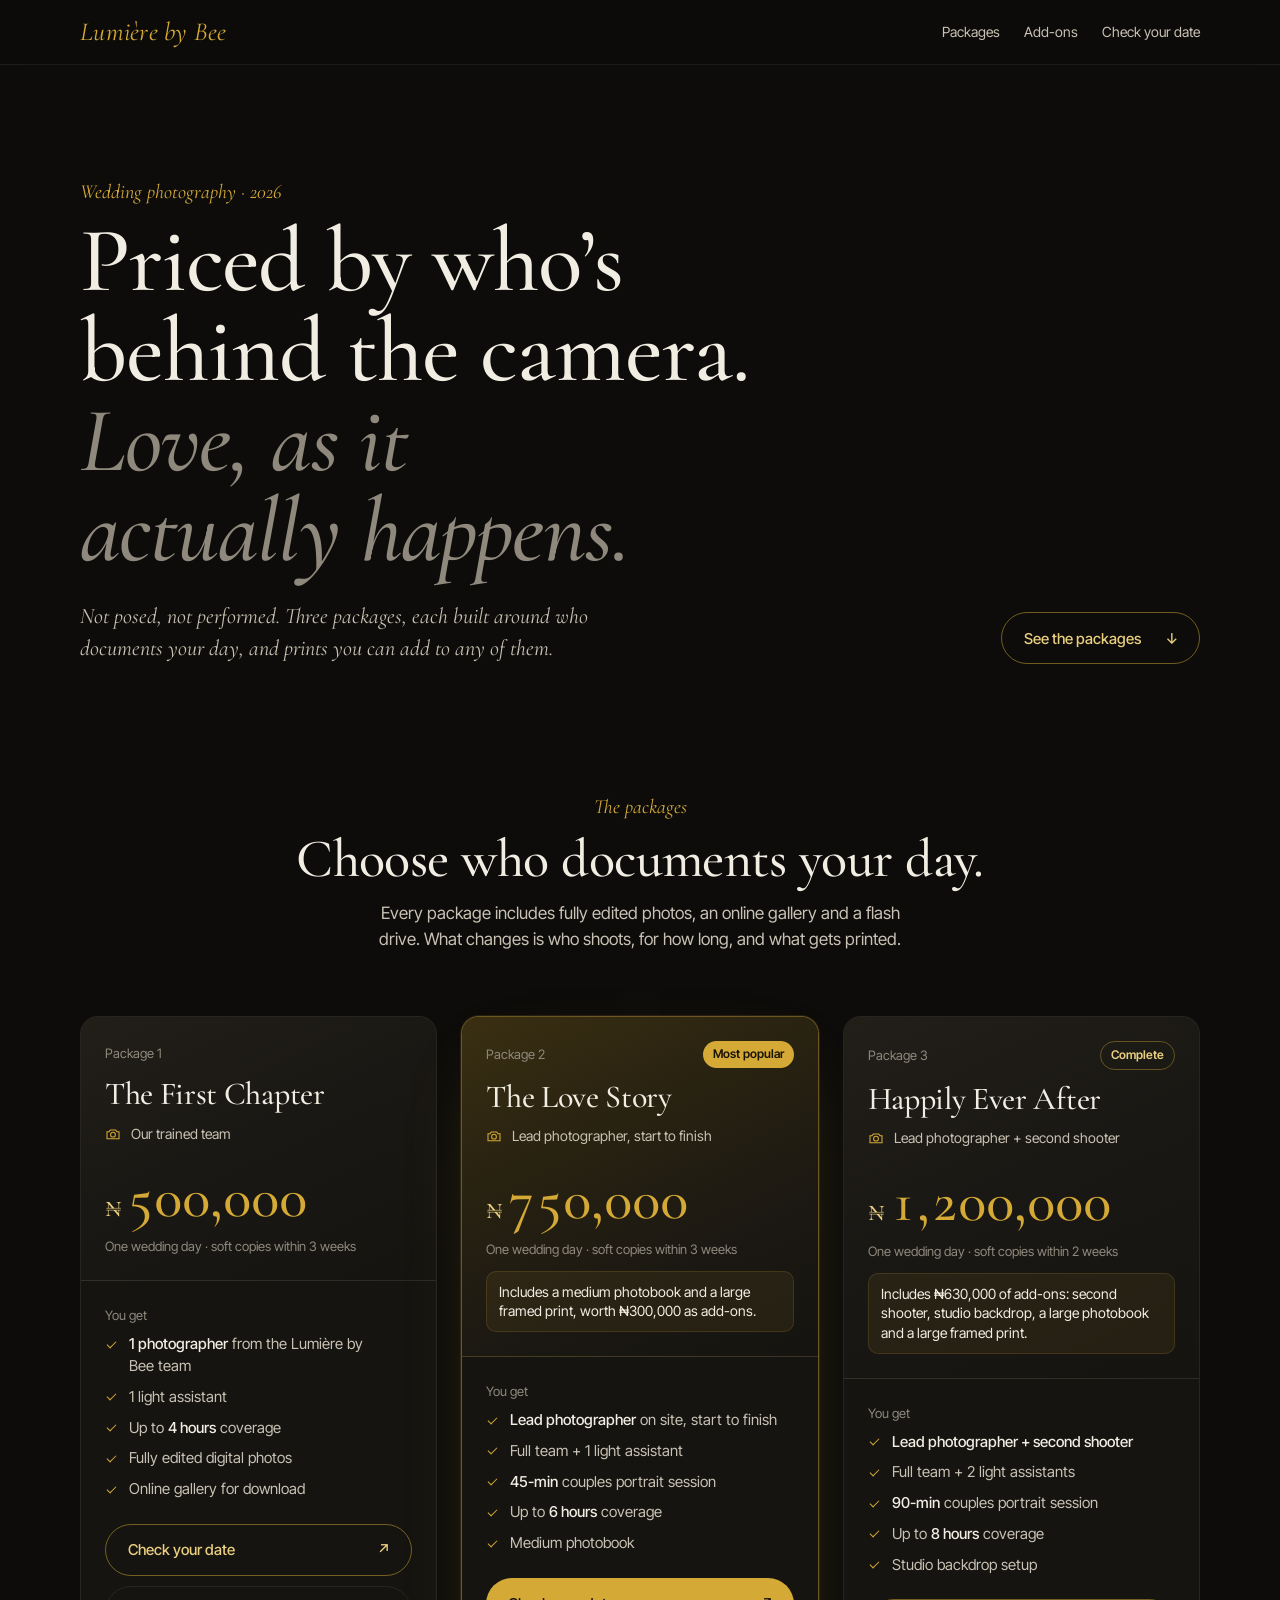
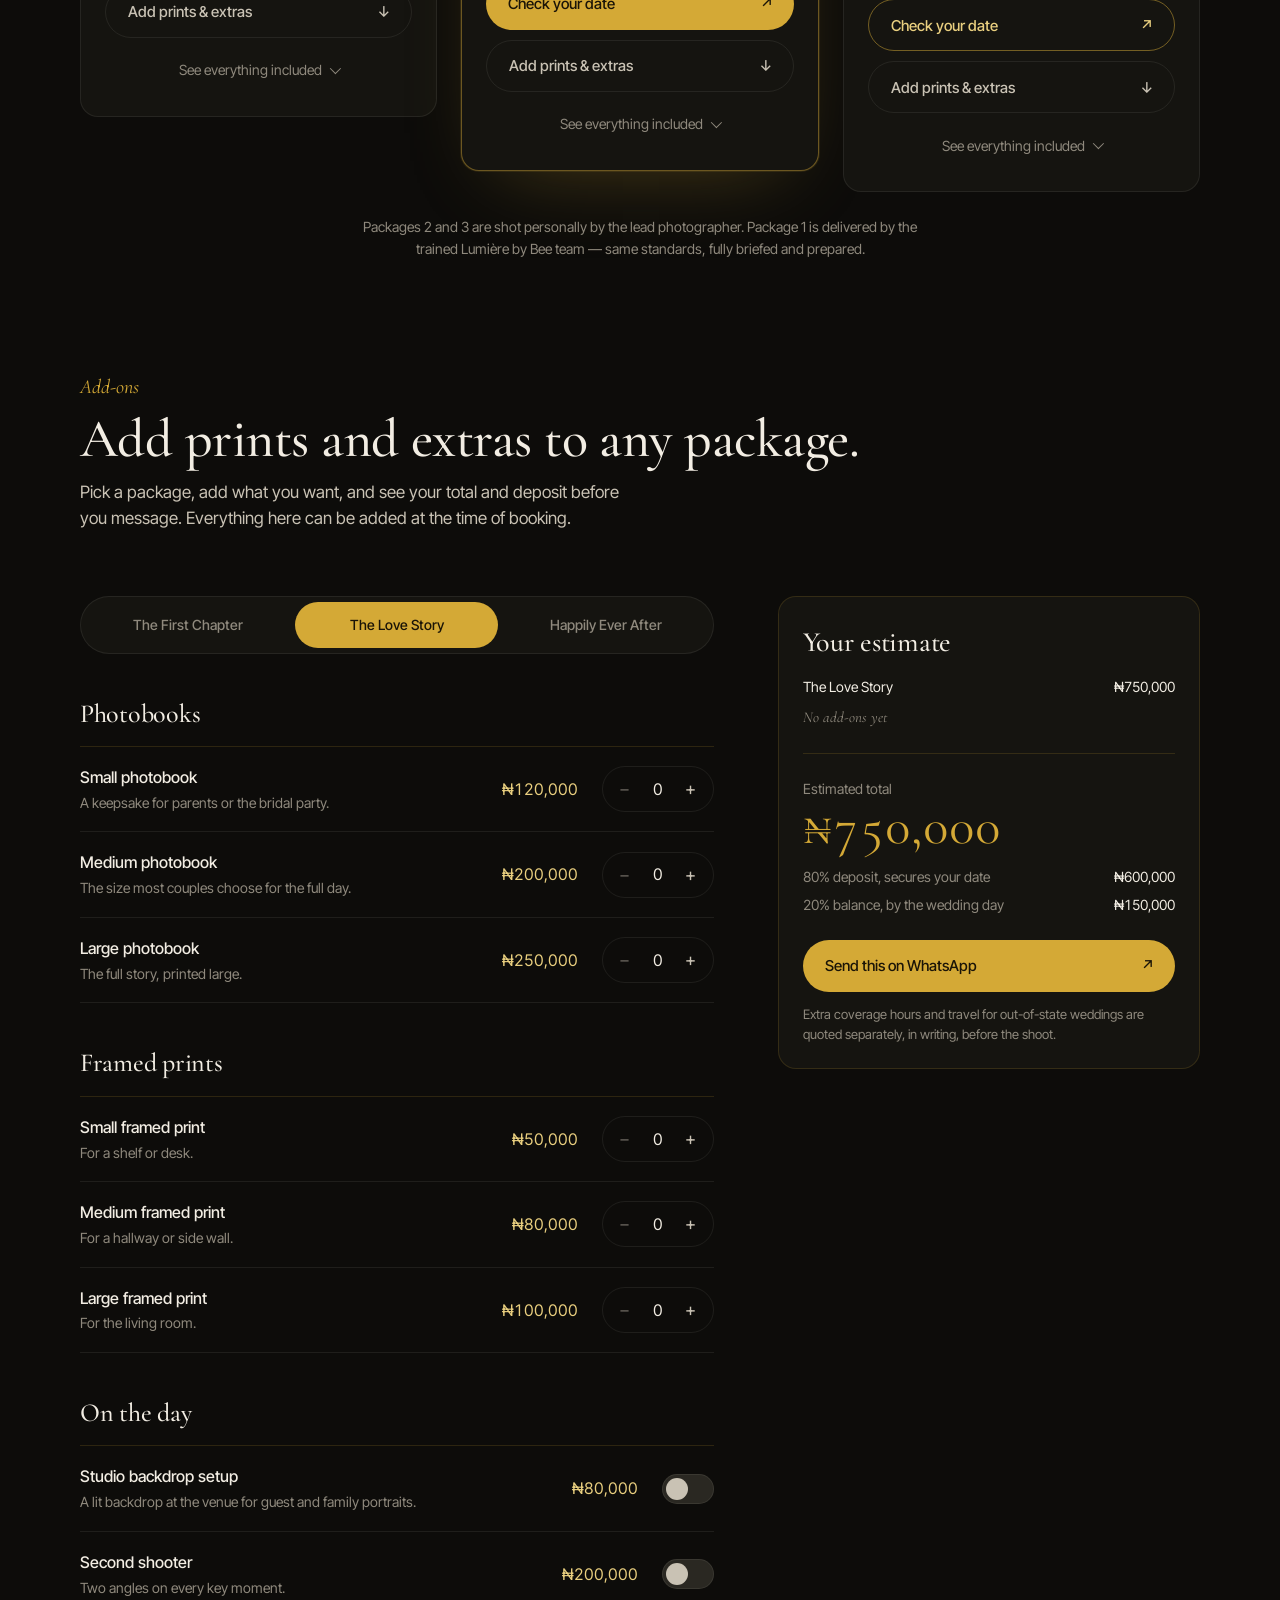
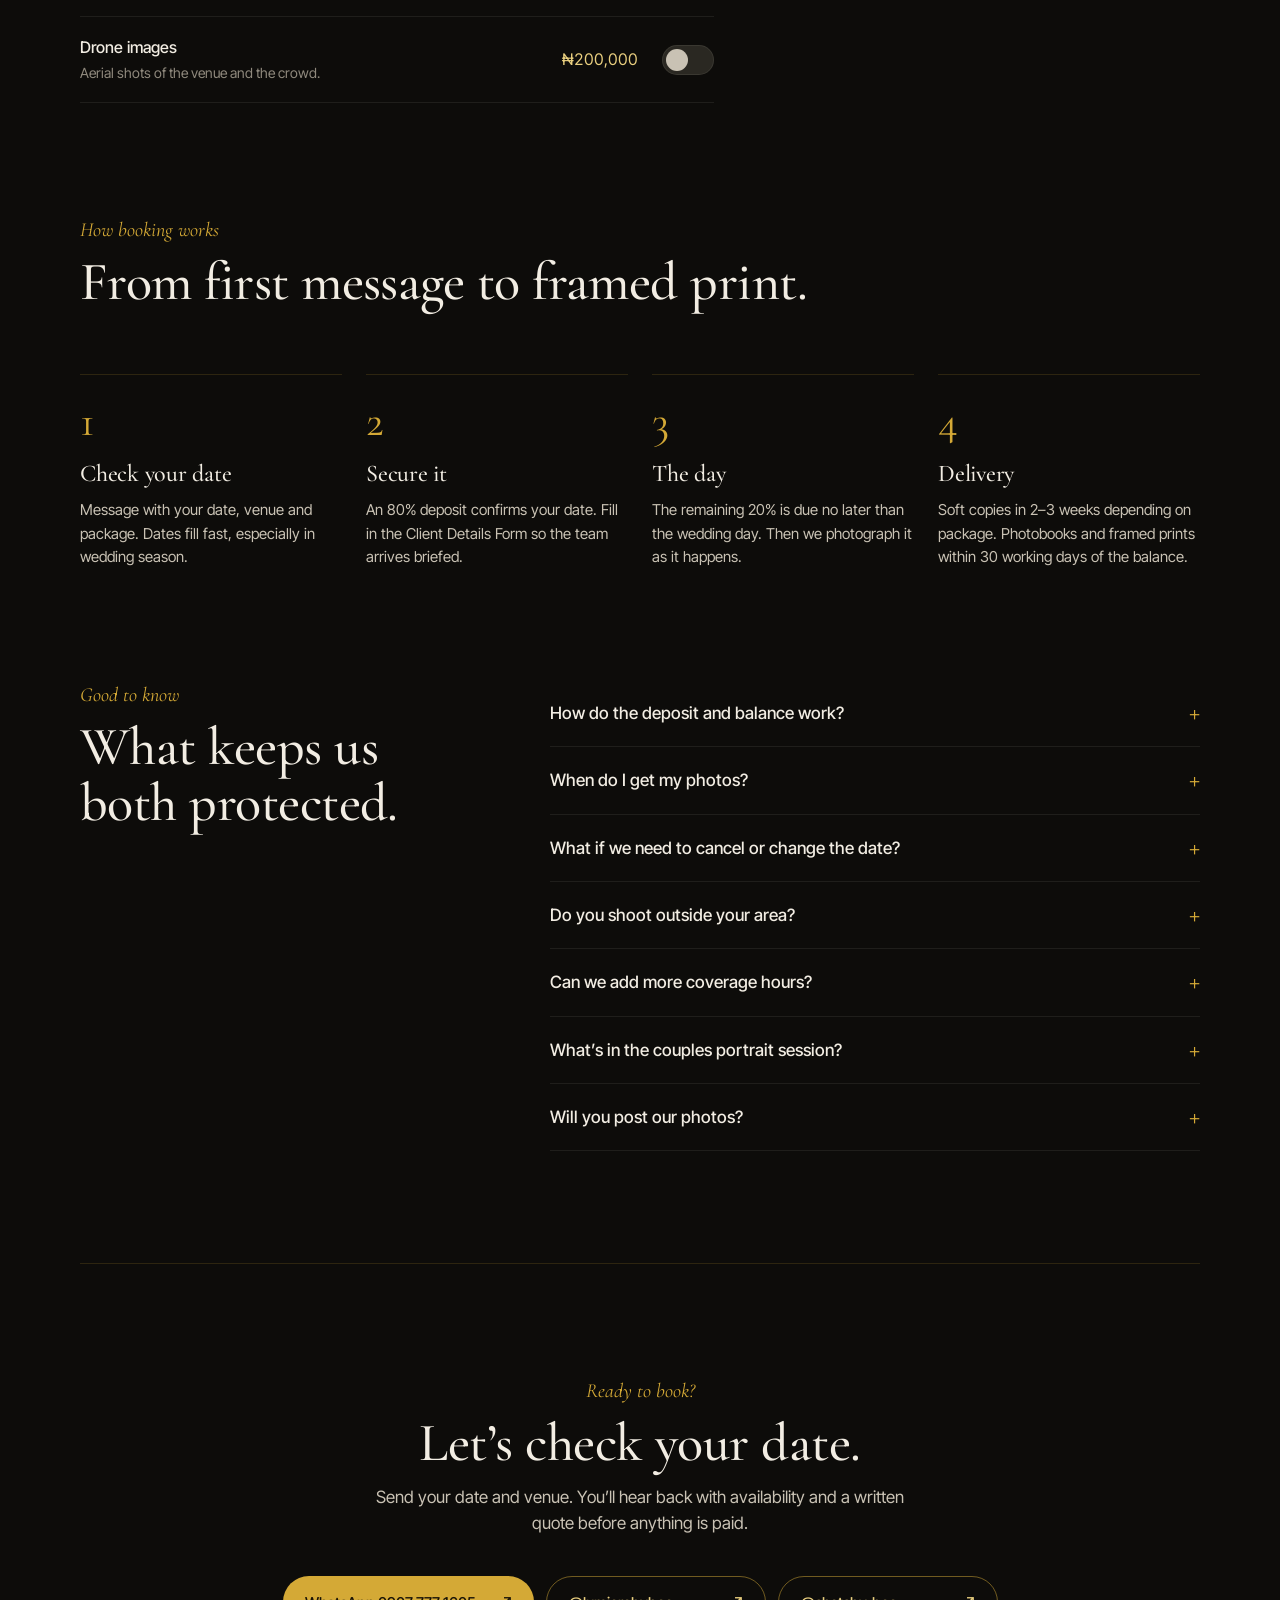
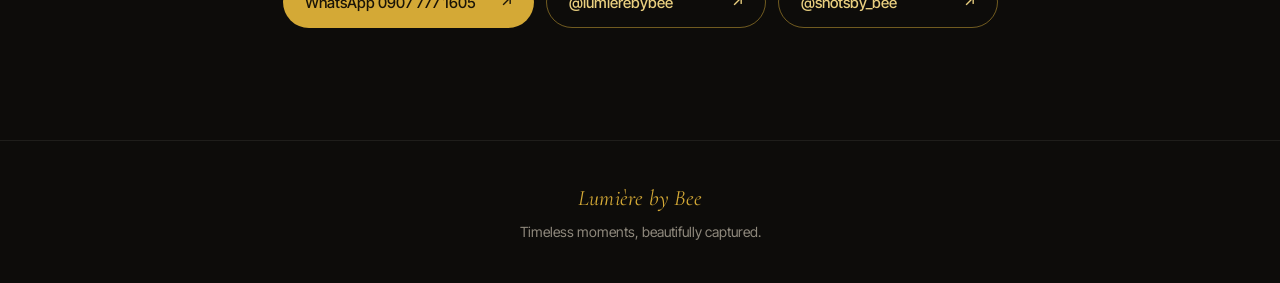
==== commit 6f75a43e: "Correct package 1 coverage and package 3 inclusions - The First Chapter: up to 4 hours of coverage, " ====
--- a/index.html
+++ b/index.html
@@ -339,15 +339,15 @@
 const PACKAGES = {
   p1:{no:"Package 1", name:"The First Chapter", price:500000, who:"Our trained team", delivery:"3 weeks",
       value:null,
-      gets:["<strong>1 photographer</strong> from the Lumière by Bee team","1 light assistant","Up to <strong>5 hours</strong> coverage","Fully edited digital photos","Online gallery for download","Flash drive delivery"],
-      specs:[["Who shoots","Trained Lumière by Bee team, fully briefed"],["Coverage","Up to 5 hours"],["Portraits","Covered within the day"],["Soft copies","Within 3 weeks"],["Prints","Add any from the add-ons"]]},
+      gets:["<strong>1 photographer</strong> from the Lumière by Bee team","1 light assistant","Up to <strong>4 hours</strong> coverage","Fully edited digital photos","Online gallery for download","Flash drive delivery"],
+      specs:[["Who shoots","Trained Lumière by Bee team, fully briefed"],["Coverage","Up to 4 hours"],["Portraits","Covered within the day"],["Soft copies","Within 3 weeks"],["Prints","Add any from the add-ons"]]},
   p2:{no:"Package 2", name:"The Love Story", price:750000, who:"Lead photographer, start to finish", delivery:"3 weeks", badge:"Most popular",
       value:"Includes a medium photobook and a large framed print, worth ₦300,000 as add-ons.",
       gets:["<strong>Lead photographer</strong> on site, start to finish","Full team + 1 light assistant","<strong>45-min</strong> couples portrait session","Up to <strong>6 hours</strong> coverage","Medium photobook","One large framed print","Fully edited digital photos","Online gallery + flash drive"],
       specs:[["Who shoots","Lead photographer, with full team support"],["Coverage","Up to 6 hours"],["Portraits","45 minutes, uninterrupted"],["Soft copies","Within 3 weeks"],["Prints","Within 30 working days of the balance"]]},
   p3:{no:"Package 3", name:"Happily Ever After", price:1200000, who:"Lead photographer + second shooter", delivery:"2 weeks", badge:"Complete", soft:true,
-      value:"Includes ₦850,000 of add-ons: second shooter, studio backdrop, two photobooks and two large framed prints.",
-      gets:["<strong>Lead photographer + second shooter</strong>","Full team + 2 light assistants","<strong>90-min</strong> couples portrait session","Up to <strong>8 hours</strong> coverage","Studio backdrop setup","Complimentary pre-wedding shoot","One large + one small photobook","Two large framed prints","Fully edited digital photos","Online gallery + flash drive"],
+      value:"Includes ₦630,000 of add-ons: second shooter, studio backdrop, a large photobook and a large framed print.",
+      gets:["<strong>Lead photographer + second shooter</strong>","Full team + 2 light assistants","<strong>90-min</strong> couples portrait session","Up to <strong>8 hours</strong> coverage","Studio backdrop setup","Complimentary pre-wedding shoot","One large photobook","One large framed print","Fully edited digital photos","Online gallery + flash drive"],
       specs:[["Who shoots","Lead photographer and a second shooter"],["Coverage","Up to 8 hours"],["Portraits","90 minutes, plus a pre-wedding shoot"],["Soft copies","Within 2 weeks"],["Prints","Within 30 working days of the balance"]]}
 };
 
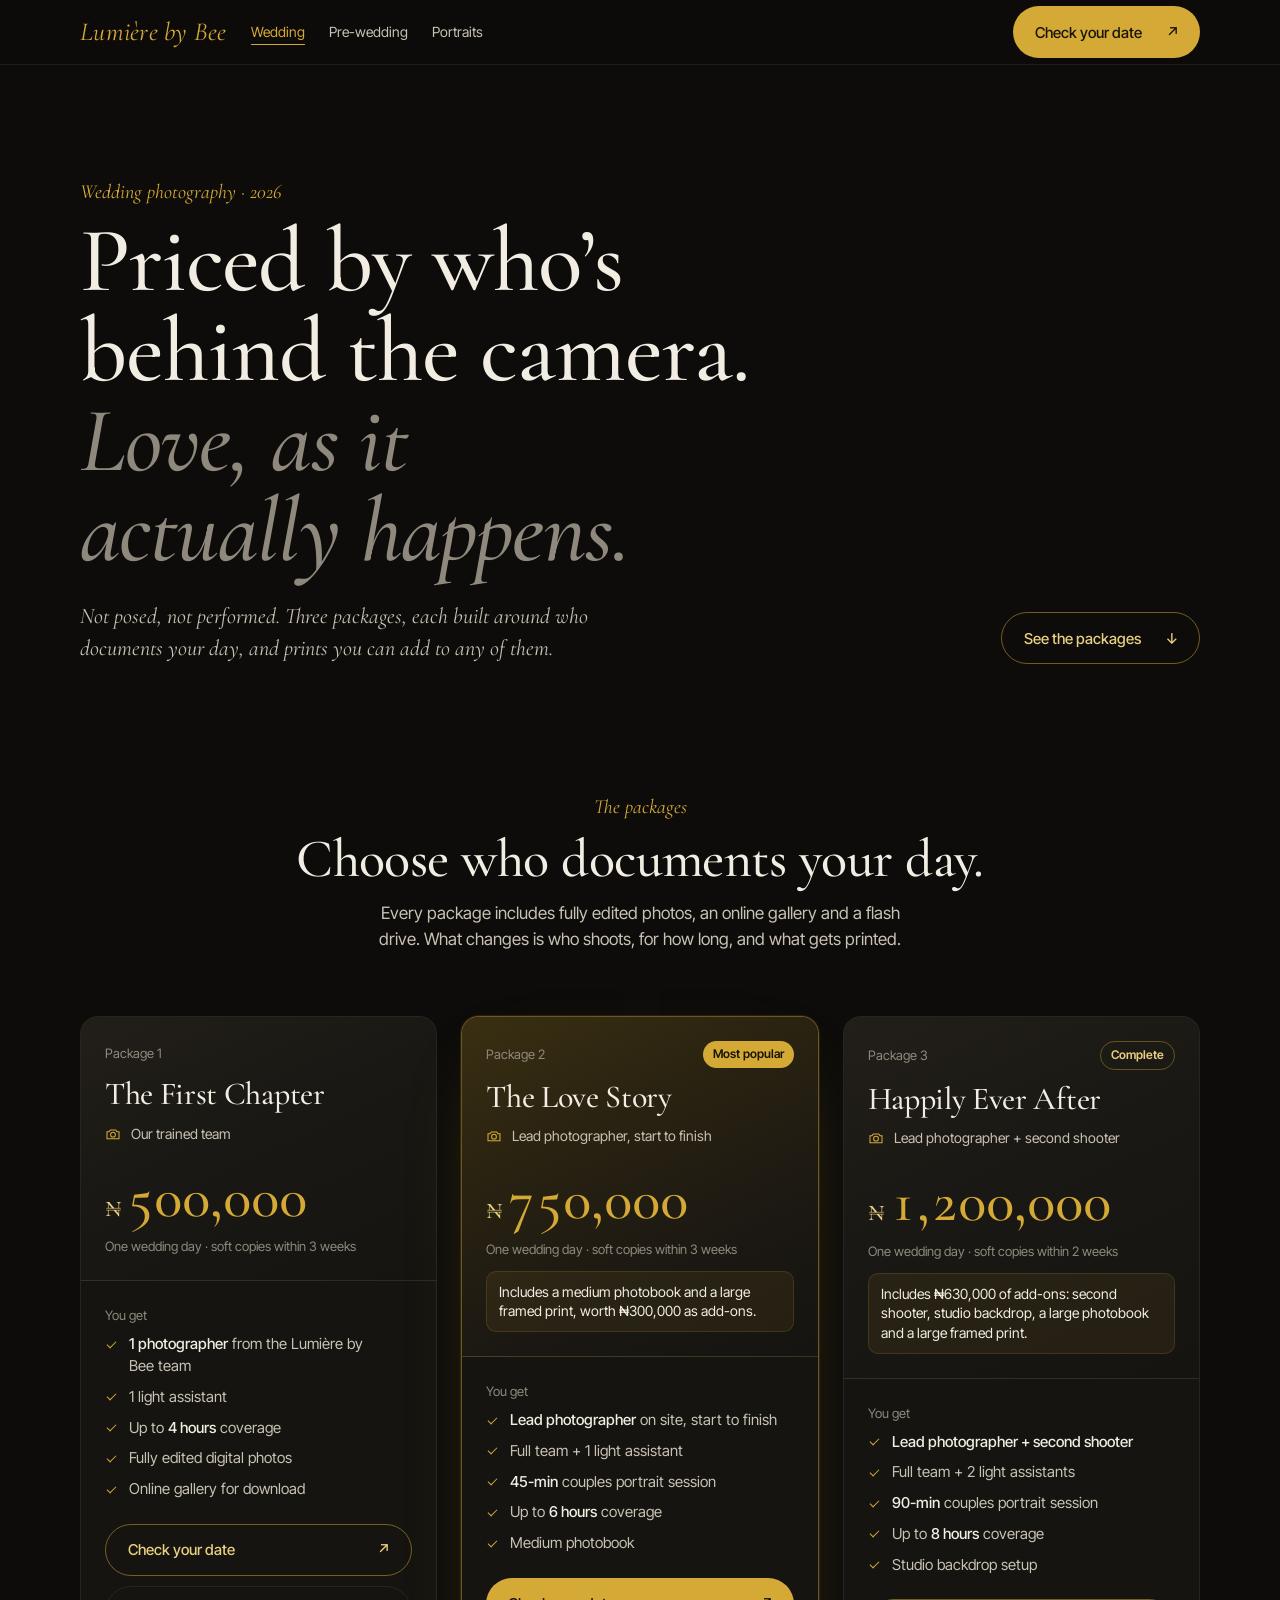
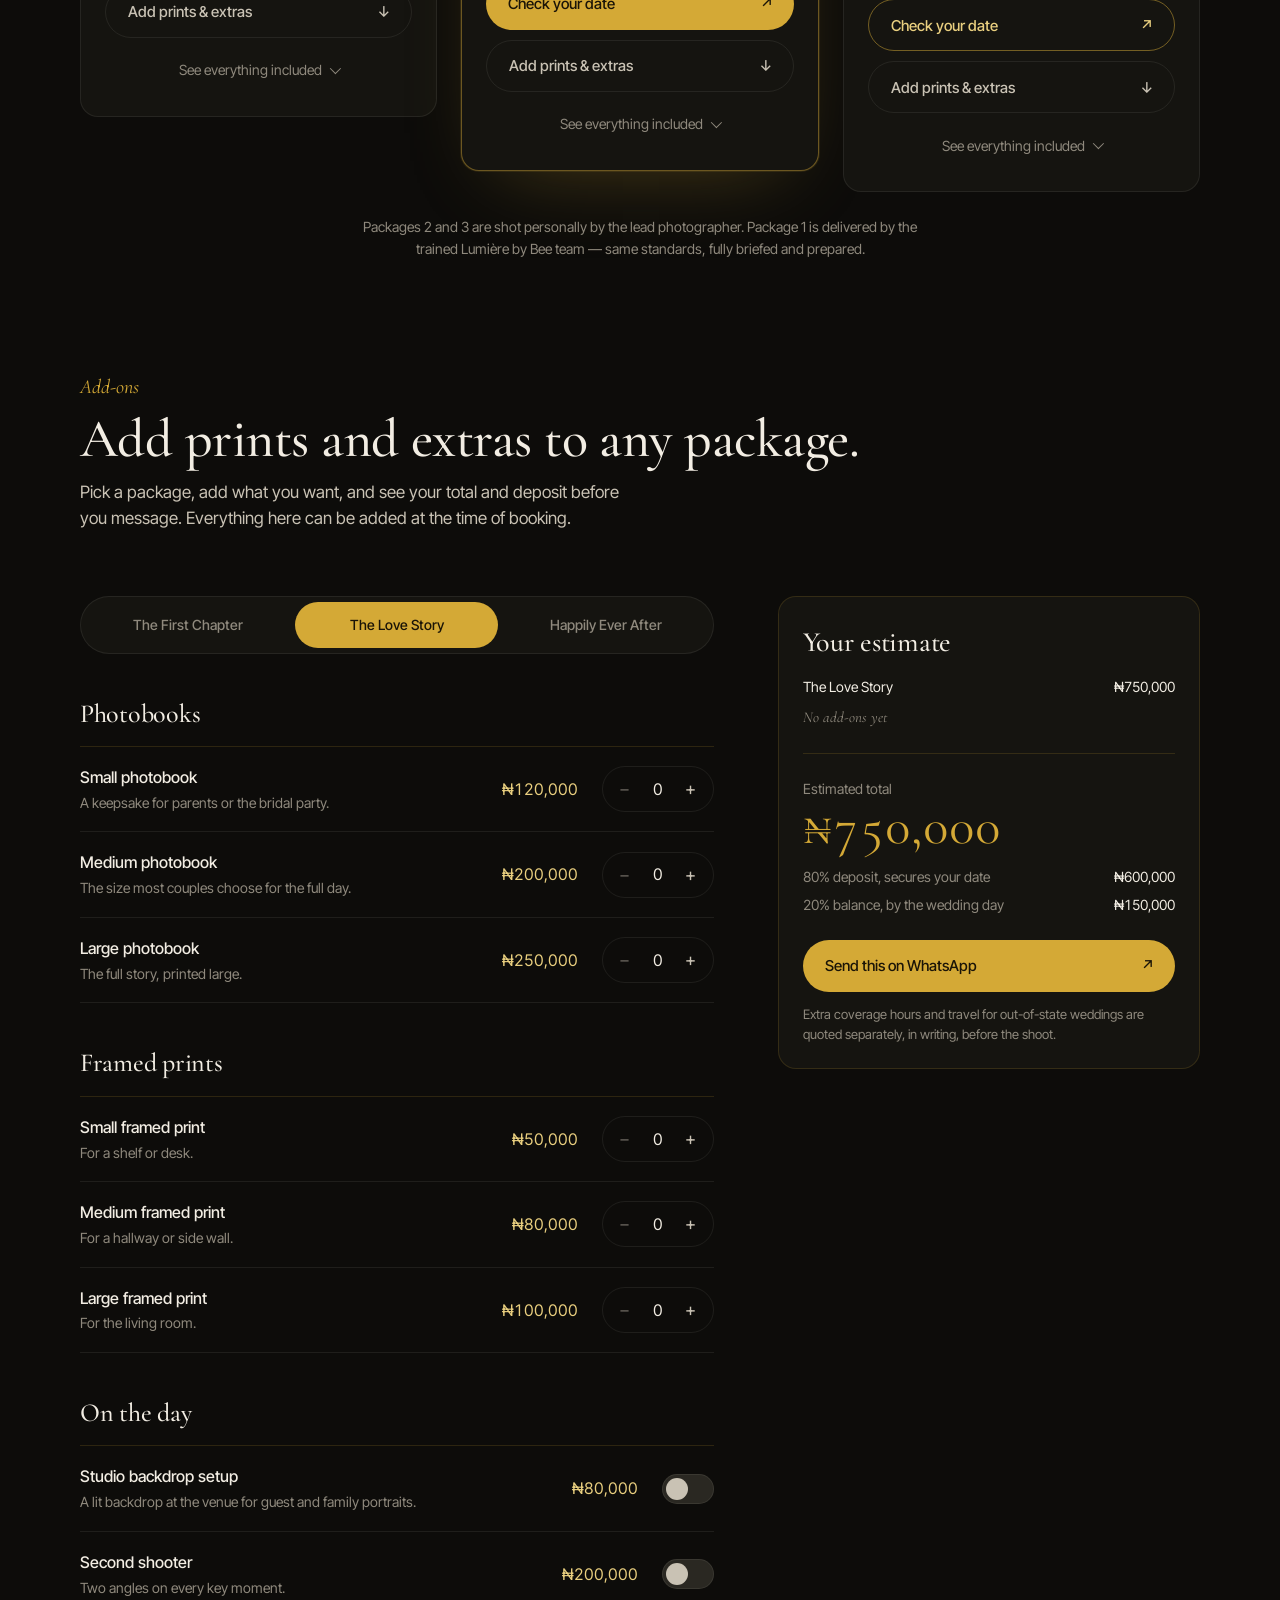
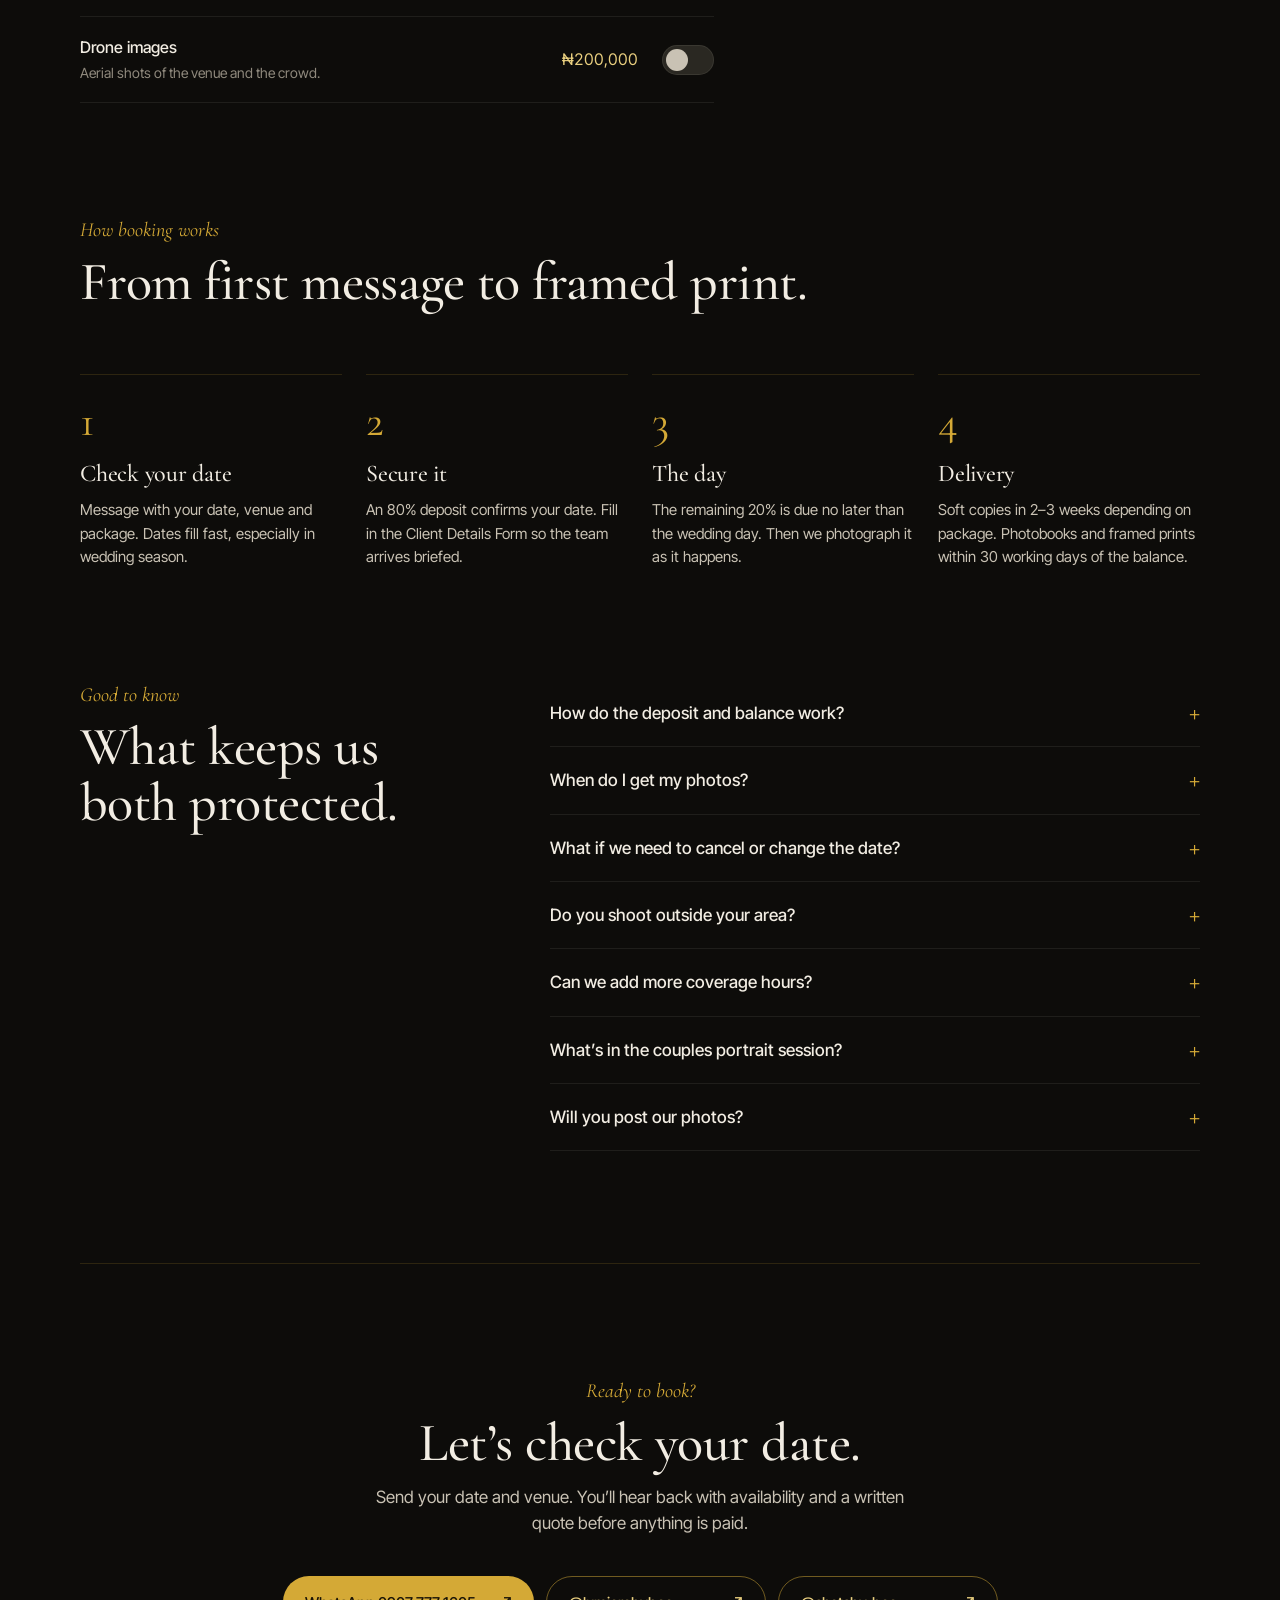
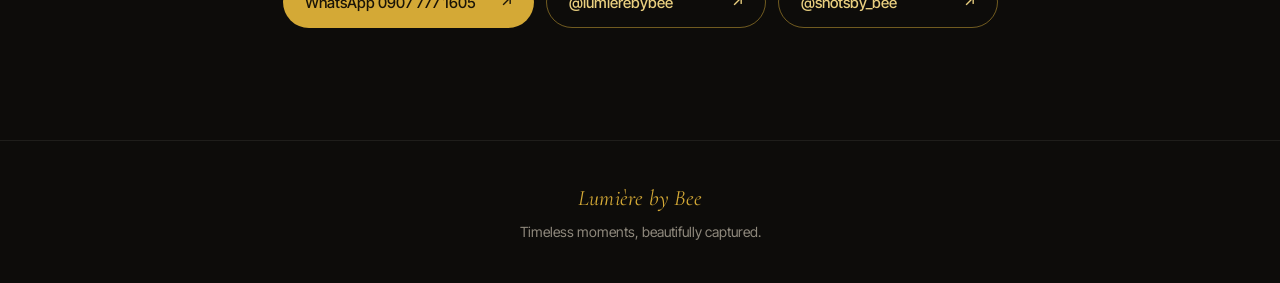
==== commit f1820208: "Add pre-wedding and portraits pages on a shared design system Extract the shared layer so all three " ====
--- a/index.html
+++ b/index.html
@@ -3,219 +3,25 @@
 <head>
 <meta charset="utf-8">
 <meta name="viewport" content="width=device-width, initial-scale=1, viewport-fit=cover">
-<title>Pricing — Lumière by Bee</title>
+<title>Wedding photography pricing — Lumière by Bee</title>
 <meta name="description" content="Wedding photography packages from Lumière by Bee: The First Chapter from ₦500,000, The Love Story and Happily Ever After, plus photobooks, framed prints and on-site extras.">
+<link rel="icon" href="data:image/svg+xml,<svg xmlns=%22http://www.w3.org/2000/svg%22 viewBox=%220 0 100 100%22><text y=%22.9em%22 font-size=%2290%22>📷</text></svg>">
 <link rel="preconnect" href="https://fonts.googleapis.com">
 <link rel="preconnect" href="https://fonts.gstatic.com" crossorigin>
 <link href="https://fonts.googleapis.com/css2?family=Cormorant+Garamond:ital,wght@0,400;0,500;0,600;1,400;1,500&family=Inter+Tight:wght@400;500;600&display=swap" rel="stylesheet">
-<style>
-:root{
-  color-scheme:dark;
-  --bg:#0d0c0a; --panel:#151410; --panel-2:#1b1915; --line:rgba(212,169,54,.16); --line-soft:rgba(242,237,227,.08);
-  --gold:#d4a936; --gold-soft:#e9cf7f; --gold-ink:#1a1407; --ivory:#f2ede3; --ink-soft:#c9c2b4; --muted:#8f897d;
-  --serif:"Cormorant Garamond","Iowan Old Style",Georgia,"Times New Roman",serif;
-  --sans:"Inter Tight","Helvetica Neue",Arial,sans-serif;
-  --s1:8px; --s2:12px; --s3:24px; --s4:40px; --s5:64px; --s6:112px;
-  --r-card:18px; --r-pill:999px;
-  --fw-regular:400; --fw-medium:500; --fw-semibold:600;
-  --z-nav:100; --z-sticky:200;
-  box-sizing:border-box;
-}
-@media (prefers-color-scheme:dark){:root:not([data-theme="light"]){--bg:#0d0c0a}}
-:root[data-theme="dark"]{--bg:#0d0c0a}
-html{scroll-padding-top:calc(env(safe-area-inset-top,0px) + 72px);scroll-behavior:smooth}
-@media (prefers-reduced-motion:reduce){html{scroll-behavior:auto}*{transition:none!important;animation:none!important}}
-*,*::before,*::after{box-sizing:inherit;margin:0;padding:0}
-body{background:var(--bg);color:var(--ivory);font-family:var(--sans);font-size:16px;line-height:1.55;-webkit-font-smoothing:antialiased;-moz-osx-font-smoothing:grayscale;font-synthesis:none;overflow-wrap:break-word;-webkit-text-size-adjust:100%;text-size-adjust:100%}
-a{color:inherit;text-decoration:none}
-button{font:inherit;color:inherit;background:none;border:0;cursor:pointer}
-a,button,input,label,summary{touch-action:manipulation}
-:focus-visible{outline:2px solid var(--ivory);outline-offset:3px;border-radius:6px}
-::selection{background:rgba(212,169,54,.3);color:var(--ivory)}
-.sr-only{position:absolute;width:1px;height:1px;padding:0;margin:-1px;overflow:hidden;clip-path:inset(50%);white-space:nowrap;border:0}
-.wrap{width:min(1120px,100% - 40px - env(safe-area-inset-left,0px) - env(safe-area-inset-right,0px));margin-inline:auto}
-
-/* Nav */
-.nav{position:sticky;top:0;z-index:var(--z-nav);background:rgba(13,12,10,.82);backdrop-filter:blur(12px);-webkit-backdrop-filter:blur(12px);border-bottom:1px solid var(--line-soft);padding-top:env(safe-area-inset-top,0px)}
-.nav .wrap{display:flex;align-items:center;justify-content:space-between;height:64px}
-.wordmark{font-family:var(--serif);font-style:italic;font-size:26px;color:var(--gold);letter-spacing:.01em}
-.nav .wordmark{display:flex;align-items:center;min-height:44px}
-.nav-links{display:flex;gap:var(--s3);font-size:14px;color:var(--ink-soft)}
-.nav-links a{display:flex;align-items:center;min-height:44px}
-@media (max-width:560px){.nav-links a:not(:last-child){display:none}}
-
-/* Type */
-.kicker{font-family:var(--serif);font-style:italic;font-size:20px;color:var(--gold);margin-bottom:var(--s1)}
-h1,h2,h3{font-family:var(--serif);font-weight:var(--fw-medium);letter-spacing:-.01em}
-h3{text-wrap:balance}
-h1{font-size:clamp(44px,7.4vw,92px);line-height:.98;text-wrap:balance}
-h1 span{display:block;font-style:italic;color:var(--muted)}
-h2{font-size:clamp(34px,4.6vw,54px);line-height:1.04;text-wrap:balance}
-.lead{font-size:17px;color:var(--ink-soft);max-width:56ch;margin-top:var(--s2);text-wrap:pretty}
-
-/* Hero */
-.hero{padding:var(--s6) 0 var(--s5)}
-.hero-row{display:grid;grid-template-columns:1fr auto;align-items:end;gap:var(--s4)}
-.hero .lead{font-family:var(--serif);font-style:italic;font-size:22px;line-height:1.45;margin-top:var(--s3)}
-@media (max-width:760px){.hero{padding-top:var(--s5)}.hero-row{grid-template-columns:1fr}}
-
-/* Buttons */
-.btn{display:flex;align-items:center;justify-content:space-between;gap:var(--s3);min-height:52px;padding-block:14px;padding-inline:22px 20px;border-radius:var(--r-pill);font-weight:var(--fw-medium);font-size:15px;line-height:1;transition:background .15s ease-out,color .15s ease-out,transform .15s ease-out}
-.btn:active{transform:scale(.96)}
-.btn-gold{background:var(--gold);color:var(--gold-ink)}
-.btn-line{border:1px solid rgba(212,169,54,.5);color:var(--gold-soft)}
-.btn-inline{display:inline-flex}
-
-/* Sections */
-.section{padding:var(--s6) 0 0}
-.section-head{margin-bottom:var(--s5)}
-.section-head.center{text-align:center}
-.section-head.center .lead{margin-inline:auto}
-
-/* Tiers */
-.tiers{display:grid;grid-template-columns:repeat(3,minmax(0,1fr));gap:var(--s3);align-items:start}
-@media (max-width:980px){.tiers{grid-template-columns:1fr;max-width:560px;margin-inline:auto}}
-.tier{display:flex;flex-direction:column;background:var(--panel);border:1px solid var(--line-soft);border-radius:var(--r-card);overflow:hidden}
-.tier-head{padding:var(--s3);background:linear-gradient(155deg,#221f19 0%,#1a1814 45%,#151410 100%);border-bottom:1px solid var(--line-soft)}
-.tier-featured{border-color:rgba(212,169,54,.45);box-shadow:0 0 0 1px rgba(212,169,54,.12),0 30px 80px -40px rgba(212,169,54,.35)}
-.tier-featured .tier-head{background:linear-gradient(155deg,#3a2f12 0%,#2a2311 32%,#1b1813 70%,#151410 100%)}
-.tier-top{display:flex;align-items:center;gap:var(--s1);min-height:24px;margin-bottom:var(--s2)}
-.tier-no{font-size:13px;color:var(--muted)}
-.badge{font-size:12px;font-weight:var(--fw-semibold);padding:4px 10px;border-radius:var(--r-pill);background:var(--gold);color:var(--gold-ink);white-space:nowrap;user-select:none}
-.badge-soft{background:transparent;color:var(--gold-soft);border:1px solid rgba(212,169,54,.4)}
-.tier-top .badge{margin-inline-start:auto}
-.tier h3{font-size:32px;line-height:1.05}
-.tier-who{display:flex;align-items:center;gap:10px;margin-top:var(--s2);font-size:14px;color:var(--ink-soft)}
-.tier-who svg{flex:none;color:var(--gold)}
-.tier-price{display:flex;align-items:baseline;gap:4px;margin-top:var(--s3);font-variant-numeric:tabular-nums}
-.tier-price .cur{font-family:var(--serif);font-size:30px;color:var(--gold-soft)}
-.tier-price .amt{font-family:var(--serif);font-size:58px;line-height:1;font-weight:500;color:var(--gold)}
-.tier-unit{font-size:13px;color:var(--muted);margin-top:6px}
-.tier-value{margin-top:var(--s2);padding:10px 12px;border-radius:10px;background:rgba(212,169,54,.08);border:1px solid var(--line);font-size:14px;line-height:1.4;color:var(--ivory)}
-.tier-body{display:flex;flex-direction:column;padding:var(--s3);flex:1}
-.gets-head{font-size:13px;color:var(--muted);margin-bottom:var(--s1)}
-.list{list-style:none;display:grid;gap:9px}
-.list li{position:relative;padding-inline-start:24px;font-size:15px;line-height:1.45;color:var(--ink-soft);text-wrap:pretty}
-.list li::before{content:"";position:absolute;inset-inline-start:2px;top:.5em;width:9px;height:5px;border-left:1.5px solid var(--gold);border-bottom:1.5px solid var(--gold);transform:rotate(-45deg);pointer-events:none}
-.list li strong{color:var(--ivory);font-weight:var(--fw-medium)}
-.tier-foot{display:grid;gap:10px;margin-top:var(--s3)}
-.more-toggle{display:flex;align-items:center;justify-content:center;gap:8px;min-height:44px;font-size:14px;color:var(--muted);user-select:none}
-.chev{width:8px;height:8px;flex:none;border-right:1.5px solid currentColor;border-bottom:1.5px solid currentColor;transform:rotate(45deg) translateY(-2px);transition:transform .2s ease-out;pointer-events:none}
-.more-toggle[aria-expanded="true"] .chev{transform:rotate(-135deg) translateY(-2px)}
-.more-panel{display:grid;grid-template-rows:0fr;transition:grid-template-rows .25s ease}
-.more-panel:not([inert]){grid-template-rows:1fr}
-.panel-inner{overflow:hidden;min-height:0}
-.specs{display:grid;grid-template-columns:auto 1fr;gap:10px 18px;padding-top:var(--s3);margin-top:var(--s2);border-top:1px solid var(--line-soft);font-size:14px}
-.specs dt{color:var(--muted)}
-.specs dd{color:var(--ink-soft)}
-.fine{font-size:14px;color:var(--muted);text-align:center;margin-top:var(--s3);max-width:70ch;margin-inline:auto;text-wrap:pretty}
-
-/* Builder */
-.builder{display:grid;grid-template-columns:minmax(0,1.5fr) minmax(300px,1fr);gap:var(--s5);align-items:start}
-@media (max-width:900px){.builder{grid-template-columns:1fr;gap:var(--s3)}}
-.pick{position:relative;display:grid;grid-template-columns:repeat(3,1fr);gap:6px;padding:5px;border:1px solid var(--line-soft);border-radius:var(--r-pill);background:var(--panel);margin-bottom:var(--s4)}
-.pick label{display:flex;align-items:center;justify-content:center;min-height:46px;padding:0 10px;border-radius:var(--r-pill);font-size:14px;font-weight:var(--fw-medium);color:var(--muted);cursor:pointer;text-align:center;line-height:1.15;user-select:none;transition:background .15s ease-out,color .15s ease-out}
-.pick input{position:absolute;opacity:0;pointer-events:none}
-.pick input:checked+label{background:var(--gold);color:var(--gold-ink)}
-.pick input:focus-visible+label{outline:2px solid var(--ivory);outline-offset:2px}
-.group+.group{margin-top:var(--s4)}
-.group-title{font-family:var(--serif);font-size:26px;padding-bottom:var(--s2);border-bottom:1px solid var(--line)}
-.row{display:flex;align-items:center;justify-content:space-between;gap:var(--s3);padding:18px 0;border-bottom:1px solid var(--line-soft)}
-.row-text h4{font-weight:500;font-size:16px}
-.row-text p{font-size:14px;color:var(--muted);margin-top:2px;text-wrap:pretty}
-.row-side{display:flex;align-items:center;gap:var(--s3);flex:none}
-.row-price{font-variant-numeric:tabular-nums;font-size:16px;color:var(--gold-soft);min-width:84px;text-align:end}
-.stepper{display:flex;align-items:center;border:1px solid var(--line-soft);border-radius:var(--r-pill)}
-.stepper button{width:44px;height:44px;border-radius:50%;font-size:18px;color:var(--ink-soft);user-select:none;transition:color .15s ease-out,transform .15s ease-out}
-.stepper button:active:not(:disabled){transform:scale(.96)}
-.stepper button:disabled{opacity:.45;cursor:default}
-.stepper output{min-width:22px;text-align:center;font-variant-numeric:tabular-nums}
-.switch{position:relative;flex:none;width:52px;height:30px;border-radius:var(--r-pill);background:#2a2822;border:1px solid var(--line-soft);transition:background .15s ease-out;user-select:none}
-.switch::before{content:"";position:absolute;inset:-7px 0}
-.switch::after{content:"";position:absolute;top:3px;left:3px;width:22px;height:22px;border-radius:50%;background:var(--ink-soft);transition:transform .2s ease-out,background .15s ease-out}
-.switch[aria-checked="true"]{background:var(--gold)}
-.switch[aria-checked="true"]::after{transform:translateX(22px);background:var(--gold-ink)}
-.included{font-size:13px;color:var(--gold-soft);padding:6px 12px;border:1px solid var(--line);border-radius:var(--r-pill);white-space:nowrap}
-.row.is-included .row-price{text-decoration:line-through;color:var(--muted)}
-.row.is-included .row-text p::after{content:" Already in Happily Ever After.";color:var(--gold-soft)}
-@media (max-width:520px){.row{flex-wrap:wrap}.row-side{width:100%;justify-content:space-between}.row-price{text-align:left}}
-
-.summary{position:sticky;top:88px;z-index:var(--z-sticky);background:var(--panel);border:1px solid var(--line);border-radius:var(--r-card);padding:var(--s3)}
-.summary h3{font-size:28px}
-.sum-lines{list-style:none;margin-top:var(--s2);display:grid;gap:8px;font-size:14px;color:var(--ink-soft)}
-.sum-lines li{display:flex;justify-content:space-between;gap:var(--s2);font-variant-numeric:tabular-nums}
-.sum-lines li span:last-child{white-space:nowrap}
-.sum-lines .pkg{color:var(--ivory)}
-.sum-empty{color:var(--muted);font-family:var(--serif);font-style:italic;font-size:15px}
-.sum-total{margin-top:var(--s3);padding-top:var(--s3);border-top:1px solid var(--line)}
-.sum-total .label{font-size:14px;color:var(--muted)}
-.sum-total .big{font-family:var(--serif);font-size:52px;line-height:1.05;color:var(--gold);font-variant-numeric:tabular-nums}
-.pay{display:grid;gap:6px;margin:var(--s2) 0 var(--s3);font-size:14px}
-.pay div{display:flex;justify-content:space-between;gap:var(--s2);font-variant-numeric:tabular-nums}
-.pay dt{color:var(--muted)}
-.pay dd{color:var(--ivory)}
-.summary .fine{text-align:start;margin-top:var(--s2);font-size:13px}
-@media (max-width:900px){
-  .summary{position:sticky;top:auto;bottom:calc(env(safe-area-inset-bottom,0px) + 12px);box-shadow:0 -20px 60px -10px #000}
-  .summary .collapsible{display:none}
-  .summary.open .collapsible{display:block}
-  .summary h3{font-size:22px}
-  .sum-total{margin-top:0;padding-top:0;border-top:0;display:flex;align-items:baseline;justify-content:space-between}
-  .sum-total .big{font-size:38px}
-}
-.sum-toggle{display:none}
-@media (max-width:900px){.sum-toggle{display:flex;align-items:center;gap:8px;font-size:14px;color:var(--muted);min-height:44px;margin-bottom:6px;user-select:none}}
-
-/* Steps */
-.steps{list-style:none;display:grid;grid-template-columns:repeat(4,1fr);gap:var(--s3);counter-reset:s}
-@media (max-width:900px){.steps{grid-template-columns:1fr 1fr}}
-@media (max-width:520px){.steps{grid-template-columns:1fr}}
-.steps li{border-top:1px solid var(--line);padding-top:var(--s3)}
-.step-no{font-family:var(--serif);font-size:44px;color:var(--gold);line-height:1}
-.steps h3{font-size:24px;margin-top:var(--s2)}
-.steps p{font-size:15px;color:var(--ink-soft);margin-top:6px;text-wrap:pretty}
-
-/* FAQ */
-.faq-wrap{display:grid;grid-template-columns:1fr 1.6fr;gap:var(--s5)}
-@media (max-width:900px){.faq-wrap{grid-template-columns:1fr;gap:var(--s3)}}
-.faq details{border-bottom:1px solid var(--line-soft)}
-.faq summary{list-style:none;display:flex;justify-content:space-between;gap:var(--s3);padding:20px 0;font-size:17px;font-weight:var(--fw-medium);cursor:pointer;text-wrap:balance}
-.faq summary::-webkit-details-marker{display:none}
-.faq summary::after{content:"+";font-family:var(--serif);font-size:28px;line-height:.8;color:var(--gold);transition:transform .2s ease-out;pointer-events:none;user-select:none}
-.faq details[open] summary::after{transform:rotate(45deg)}
-.faq p{padding-bottom:20px;color:var(--ink-soft);max-width:62ch;text-wrap:pretty}
-
-/* Closing */
-.closing{margin:var(--s6) 0 0;padding:var(--s6) 0;border-top:1px solid var(--line);text-align:center}
-.closing .lead{margin-inline:auto}
-.contact{display:flex;flex-wrap:wrap;justify-content:center;gap:var(--s2);margin-top:var(--s4)}
-.contact .btn{min-width:220px}
-footer{padding-block:var(--s4) calc(var(--s4) + env(safe-area-inset-bottom,0px));border-top:1px solid var(--line-soft);text-align:center;font-size:14px;color:var(--muted)}
-footer .wordmark{font-size:22px;display:block;margin-bottom:6px}
-
-/* Hover only where a real pointer exists — otherwise taps leave stuck hover states */
-@media (hover:hover) and (pointer:fine){
-  .nav-links a:hover{color:var(--ivory)}
-  .btn-gold:hover{background:var(--gold-soft)}
-  .btn-line:hover{background:rgba(212,169,54,.08)}
-  .more-toggle:hover{color:var(--ivory)}
-  .sum-toggle:hover{color:var(--ivory)}
-  .stepper button:hover:not(:disabled){color:var(--gold)}
-  .faq summary:hover{color:var(--gold-soft)}
-  .pick input:not(:checked)+label:hover{color:var(--ink-soft)}
-}
-</style>
+<link rel="stylesheet" href="assets/site.css">
 </head>
 <body>
 
 <nav class="nav" aria-label="Main">
   <div class="wrap">
-    <a href="#top" class="wordmark">Lumière by Bee</a>
-    <div class="nav-links">
-      <a href="#packages">Packages</a>
-      <a href="#add-ons">Add-ons</a>
-      <a href="#book">Check your date</a>
-    </div>
+    <a href="./" class="wordmark">Lumière by Bee</a>
+    <ul class="nav-links">
+      <li><a href="./" aria-current="page">Wedding</a></li>
+      <li><a href="pre-wedding/">Pre-wedding</a></li>
+      <li><a href="portraits/">Portraits</a></li>
+    </ul>
+    <a class="btn btn-gold nav-cta" target="_blank" rel="noopener noreferrer" href="https://wa.me/2349077771605?text=Hi%20Bee%2C%20I%27d%20like%20to%20check%20a%20date%20for%20a%20wedding.%0A%0AWedding%20date%3A%20%0AVenue%3A%20"><span>Check your date</span><span aria-hidden="true">↗</span></a>
   </div>
 </nav>
 
@@ -332,9 +138,10 @@
   Timeless moments, beautifully captured.
 </footer>
 
+<script src="assets/site.js"></script>
 <script>
 const WA = "2349077771605";
-const naira = n => "₦" + n.toLocaleString("en-NG");
+const naira = Lumiere.naira;
 
 const PACKAGES = {
   p1:{no:"Package 1", name:"The First Chapter", price:500000, who:"Our trained team", delivery:"3 weeks",
@@ -351,6 +158,7 @@
       specs:[["Who shoots","Lead photographer and a second shooter"],["Coverage","Up to 8 hours"],["Portraits","90 minutes, plus a pre-wedding shoot"],["Soft copies","Within 2 weeks"],["Prints","Within 30 working days of the balance"]]}
 };
 
+const INCLUDED_IN_P3 = "Already in Happily Ever After.";
 const ADDONS = [
   {group:"Photobooks", items:[
     {id:"pb-s", name:"Small photobook", note:"A keepsake for parents or the bridal party.", price:120000, type:"qty"},
@@ -361,142 +169,24 @@
     {id:"fp-m", name:"Medium framed print", note:"For a hallway or side wall.", price:80000, type:"qty"},
     {id:"fp-l", name:"Large framed print", note:"For the living room.", price:100000, type:"qty"}]},
   {group:"On the day", items:[
-    {id:"x-bd", name:"Studio backdrop setup", note:"A lit backdrop at the venue for guest and family portraits.", price:80000, type:"toggle", in:"p3"},
-    {id:"x-2s", name:"Second shooter", note:"Two angles on every key moment.", price:200000, type:"toggle", in:"p3"},
+    {id:"x-bd", name:"Studio backdrop setup", note:"A lit backdrop at the venue for guest and family portraits.", price:80000, type:"toggle", includedIn:"p3", includedNote:INCLUDED_IN_P3},
+    {id:"x-2s", name:"Second shooter", note:"Two angles on every key moment.", price:200000, type:"toggle", includedIn:"p3", includedNote:INCLUDED_IN_P3},
     {id:"x-dr", name:"Drone images", note:"Aerial shots of the venue and the crowd.", price:200000, type:"toggle"}]}
 ];
-const ITEMS = ADDONS.flatMap(g => g.items);
 
-const state = {pkg:"p2", sel:Object.fromEntries(ITEMS.map(i => [i.id,0]))};
-/* Browsers restore radio state on soft reload — trust the DOM over the default */
-const restored = document.querySelector('input[name="pkg"]:checked');
-if (restored && PACKAGES[restored.value]) state.pkg = restored.value;
-
-/* Tier cards */
-const check = '<svg width="16" height="16" viewBox="0 0 24 24" fill="none" stroke="currentColor" stroke-width="1.6" aria-hidden="true"><path d="M3 8.5h3l2-2.5h8l2 2.5h3V19H3z"/><circle cx="12" cy="13" r="3.6"/></svg>';
-document.getElementById("tiers").innerHTML = Object.entries(PACKAGES).map(([k,p]) => {
-  const shown = p.gets.slice(0,5), rest = p.gets.slice(5);
-  const msg = encodeURIComponent(`Hi Bee, I'd like to check a date for ${p.name} (${naira(p.price)}).\nWedding date: \nVenue: `);
-  return `<article class="tier${p.badge && !p.soft ? " tier-featured":""}" aria-label="${p.name} package">
-    <div class="tier-head">
-      <div class="tier-top"><span class="tier-no">${p.no}</span>${p.badge ? `<span class="badge${p.soft?" badge-soft":""}">${p.badge}</span>`:""}</div>
-      <h3>${p.name}</h3>
-      <p class="tier-who">${check}${p.who}</p>
-      <div class="tier-price"><span class="cur">₦</span><span class="amt">${p.price.toLocaleString("en-NG")}</span></div>
-      <p class="tier-unit">One wedding day · soft copies within ${p.delivery}</p>
-      ${p.value ? `<p class="tier-value">${p.value}</p>`:""}
-    </div>
-    <div class="tier-body">
-      <p class="gets-head">You get</p>
-      <ul class="list">${shown.map(g=>`<li>${g}</li>`).join("")}</ul>
-      <div class="more-panel" id="more-${k}" inert><div class="panel-inner">
-        ${rest.length ? `<ul class="list" style="margin-top:9px">${rest.map(g=>`<li>${g}</li>`).join("")}</ul>`:""}
-        <dl class="specs">${p.specs.map(([t,d])=>`<dt>${t}</dt><dd>${d}</dd>`).join("")}</dl>
-      </div></div>
-      <div class="tier-foot">
-        <a class="btn ${p.badge && !p.soft ? "btn-gold":"btn-line"}" target="_blank" rel="noopener noreferrer" href="https://wa.me/${WA}?text=${msg}"><span>Check your date</span><span aria-hidden="true">↗</span></a>
-        <a class="btn btn-line" href="#add-ons" data-build="${k}" style="border-color:var(--line-soft);color:var(--ink-soft)"><span>Add prints &amp; extras</span><span aria-hidden="true">↓</span></a>
-        <button class="more-toggle" type="button" aria-expanded="false" aria-controls="more-${k}"><span>See everything included</span><span class="chev" aria-hidden="true"></span></button>
-      </div>
-    </div>
-  </article>`;
-}).join("");
-
-document.querySelectorAll(".more-toggle").forEach(b => b.addEventListener("click", () => {
-  const panel = document.getElementById(b.getAttribute("aria-controls"));
-  const open = b.getAttribute("aria-expanded") === "true";
-  b.setAttribute("aria-expanded", String(!open));
-  panel.inert = open;
-  b.firstElementChild.textContent = open ? "See everything included" : "Show less";
-}));
-document.querySelectorAll("[data-build]").forEach(a => a.addEventListener("click", () => {
-  document.getElementById("pk-" + a.dataset.build).checked = true; setPkg(a.dataset.build);
-}));
-
-/* Add-on rows */
-document.getElementById("groups").innerHTML = ADDONS.map(g => `
-  <div class="group"><h3 class="group-title">${g.group}</h3>
-  ${g.items.map(i => `<div class="row" data-row="${i.id}">
-    <div class="row-text"><h4>${i.name}</h4><p>${i.note}</p></div>
-    <div class="row-side"><span class="row-price">${naira(i.price)}</span>
-      ${i.type === "qty"
-        ? `<div class="stepper"><button type="button" data-dec="${i.id}" aria-label="Remove one ${i.name.toLowerCase()}">−</button><output id="q-${i.id}" aria-label="${i.name} quantity">0</output><button type="button" data-inc="${i.id}" aria-label="Add one ${i.name.toLowerCase()}">+</button></div>`
-        : `<button type="button" class="switch" role="switch" aria-checked="false" data-sw="${i.id}" aria-label="Add ${i.name.toLowerCase()}"></button><span class="included" data-inc-tag="${i.id}" hidden>Included</span>`}
-    </div></div>`).join("")}</div>`).join("");
-
-document.getElementById("groups").addEventListener("click", e => {
-  const t = e.target.closest("button"); if (!t) return;
-  if (t.dataset.inc) state.sel[t.dataset.inc] = Math.min(5, state.sel[t.dataset.inc] + 1);
-  if (t.dataset.dec) state.sel[t.dataset.dec] = Math.max(0, state.sel[t.dataset.dec] - 1);
-  if (t.dataset.sw) state.sel[t.dataset.sw] = state.sel[t.dataset.sw] ? 0 : 1;
-  render();
-});
-document.querySelectorAll('input[name="pkg"]').forEach(r => r.addEventListener("change", () => setPkg(r.value)));
-function setPkg(k){ state.pkg = k; render(); }
-
-const sum = document.getElementById("summary"), tog = document.getElementById("sumToggle");
-tog.addEventListener("click", () => {
-  const open = sum.classList.toggle("open");
-  tog.setAttribute("aria-expanded", String(open));
-  tog.firstElementChild.textContent = open ? "Hide breakdown" : "Show breakdown";
+Lumiere.renderTiers({
+  packages: PACKAGES, wa: WA, builder: true,
+  unit: p => `One wedding day · soft copies within ${p.delivery}`,
+  tierMessage: p => `Hi Bee, I'd like to check a date for ${p.name} (${naira(p.price)}).\nWedding date: \nVenue: `
 });
 
-let shownTotal = PACKAGES[state.pkg].price, raf;
-function animateTo(target){
-  const el = document.getElementById("sumTotal");
-  if (matchMedia("(prefers-reduced-motion: reduce)").matches){ shownTotal = target; el.textContent = naira(target); return; }
-  cancelAnimationFrame(raf);
-  const from = shownTotal, t0 = performance.now();
-  const tick = now => {
-    const p = Math.min(1, (now - t0) / 420), e = 1 - Math.pow(1 - p, 3);
-    shownTotal = Math.round(from + (target - from) * e);
-    el.textContent = naira(Math.round(shownTotal / 1000) * 1000);
-    if (p < 1) raf = requestAnimationFrame(tick); else { shownTotal = target; el.textContent = naira(target); }
-  };
-  raf = requestAnimationFrame(tick);
-}
-
-function render(){
-  const p = PACKAGES[state.pkg];
-  const lines = [];
-  let total = p.price;
-  ITEMS.forEach(i => {
-    const row = document.querySelector(`[data-row="${i.id}"]`);
-    const included = i.in === state.pkg;
-    if (included) state.sel[i.id] = 0;
-    row.classList.toggle("is-included", included);
-    if (i.type === "qty"){
-      document.getElementById("q-" + i.id).textContent = state.sel[i.id];
-      row.querySelector("[data-dec]").disabled = state.sel[i.id] === 0;
-      row.querySelector("[data-inc]").disabled = state.sel[i.id] === 5;
-    } else {
-      const sw = row.querySelector("[data-sw]");
-      sw.hidden = included; row.querySelector("[data-inc-tag]").hidden = !included;
-      sw.setAttribute("aria-checked", String(!!state.sel[i.id]));
-    }
-    if (state.sel[i.id]){
-      const cost = i.price * state.sel[i.id]; total += cost;
-      lines.push([ (i.type === "qty" ? state.sel[i.id] + " × " : "") + i.name, cost ]);
-    }
-  });
-  document.getElementById("sumLines").innerHTML =
-    `<li class="pkg"><span>${p.name}</span><span>${naira(p.price)}</span></li>` +
-    (lines.length ? lines.map(([n,c]) => `<li><span>+ ${n}</span><span>${naira(c)}</span></li>`).join("")
-                  : `<li class="sum-empty"><span>No add-ons yet</span></li>`);
-  const dep = Math.round(total * 0.8);
-  document.getElementById("sumDeposit").textContent = naira(dep);
-  document.getElementById("sumBalance").textContent = naira(total - dep);
-  animateTo(total);
-  /* Announce the settled figure once, not on every animation frame */
-  document.getElementById("sumAnnounce").textContent =
-    `${p.name}. Estimated total ${naira(total)}. Deposit ${naira(dep)}.`;
-
-  const text = [`Hi Bee, I'd like to check a date.`, ``, `Package: ${p.name} (${naira(p.price)})`]
-    .concat(lines.length ? ["Add-ons:"].concat(lines.map(([n,c]) => `• ${n} (${naira(c)})`)) : [])
-    .concat([`Estimated total: ${naira(total)}`, ``, `Wedding date: `, `Venue: `]).join("\n");
-  document.getElementById("sendQuote").href = `https://wa.me/${WA}?text=${encodeURIComponent(text)}`;
-}
-render();
+Lumiere.initBuilder({
+  packages: PACKAGES, addons: ADDONS, wa: WA, defaultPkg: "p2",
+  quote: ({p, lines, total}) =>
+    [`Hi Bee, I'd like to check a date.`, ``, `Package: ${p.name} (${naira(p.price)})`]
+      .concat(lines.length ? ["Add-ons:"].concat(lines.map(([n,c]) => `• ${n} (${naira(c)})`)) : [])
+      .concat([`Estimated total: ${naira(total)}`, ``, `Wedding date: `, `Venue: `]).join("\n")
+});
 </script>
 </body>
 </html>
--- a/assets/site.css
+++ b/assets/site.css
@@ -0,0 +1,221 @@
+:root{
+  color-scheme:dark;
+  --bg:#0d0c0a; --panel:#151410; --panel-2:#1b1915; --line:rgba(212,169,54,.16); --line-soft:rgba(242,237,227,.08);
+  --gold:#d4a936; --gold-soft:#e9cf7f; --gold-ink:#1a1407; --ivory:#f2ede3; --ink-soft:#c9c2b4; --muted:#8f897d;
+  --serif:"Cormorant Garamond","Iowan Old Style",Georgia,"Times New Roman",serif;
+  --sans:"Inter Tight","Helvetica Neue",Arial,sans-serif;
+  --s1:8px; --s2:12px; --s3:24px; --s4:40px; --s5:64px; --s6:112px;
+  --r-card:18px; --r-pill:999px;
+  --fw-regular:400; --fw-medium:500; --fw-semibold:600;
+  --z-nav:100; --z-sticky:200;
+  box-sizing:border-box;
+}
+:root{--nav-h:72px}
+@media (max-width:560px){:root{--nav-h:104px}}
+@media (prefers-color-scheme:dark){:root:not([data-theme="light"]){--bg:#0d0c0a}}
+:root[data-theme="dark"]{--bg:#0d0c0a}
+html{scroll-padding-top:calc(env(safe-area-inset-top,0px) + var(--nav-h));scroll-behavior:smooth}
+@media (prefers-reduced-motion:reduce){html{scroll-behavior:auto}*{transition:none!important;animation:none!important}}
+*,*::before,*::after{box-sizing:inherit;margin:0;padding:0}
+body{background:var(--bg);color:var(--ivory);font-family:var(--sans);font-size:16px;line-height:1.55;-webkit-font-smoothing:antialiased;-moz-osx-font-smoothing:grayscale;font-synthesis:none;overflow-wrap:break-word;-webkit-text-size-adjust:100%;text-size-adjust:100%}
+a{color:inherit;text-decoration:none}
+button{font:inherit;color:inherit;background:none;border:0;cursor:pointer}
+a,button,input,label,summary{touch-action:manipulation}
+:focus-visible{outline:2px solid var(--ivory);outline-offset:3px;border-radius:6px}
+::selection{background:rgba(212,169,54,.3);color:var(--ivory)}
+.sr-only{position:absolute;width:1px;height:1px;padding:0;margin:-1px;overflow:hidden;clip-path:inset(50%);white-space:nowrap;border:0}
+.wrap{width:min(1120px,100% - 40px - env(safe-area-inset-left,0px) - env(safe-area-inset-right,0px));margin-inline:auto}
+
+/* Nav */
+.nav{position:sticky;top:0;z-index:var(--z-nav);background:rgba(13,12,10,.82);backdrop-filter:blur(12px);-webkit-backdrop-filter:blur(12px);border-bottom:1px solid var(--line-soft);padding-top:env(safe-area-inset-top,0px)}
+.nav .wrap{display:grid;grid-template-areas:"brand links cta";grid-template-columns:auto 1fr auto;align-items:center;gap:var(--s3);min-height:64px}
+.wordmark{font-family:var(--serif);font-style:italic;font-size:26px;color:var(--gold);letter-spacing:.01em}
+.nav .wordmark{grid-area:brand;display:flex;align-items:center;min-height:44px}
+.nav-links{grid-area:links;display:flex;align-items:center;gap:var(--s3);list-style:none;font-size:14px;color:var(--ink-soft)}
+.nav-links li{display:flex}
+.nav-links a{position:relative;display:flex;align-items:center;min-height:44px;white-space:nowrap}
+.nav-links a[aria-current="page"]{color:var(--gold)}
+.nav-links a[aria-current="page"]::after{content:"";position:absolute;inset-inline:0;bottom:9px;height:1.5px;background:var(--gold);border-radius:2px}
+.nav-cta{grid-area:cta;justify-content:center;min-height:44px;padding-block:0;padding-inline:18px 16px;gap:8px;font-size:14px;white-space:nowrap}
+@media (max-width:560px){
+  .nav .wrap{grid-template-areas:"brand cta" "links links";grid-template-columns:1fr auto;row-gap:0;column-gap:var(--s2);padding-block:4px 0}
+  .wordmark{font-size:21px}
+  .nav-links{justify-content:space-between;width:100%;gap:var(--s1);font-size:13px}
+  .nav-cta{padding-inline:14px 12px;font-size:13px}
+}
+
+/* Type */
+.kicker{font-family:var(--serif);font-style:italic;font-size:20px;color:var(--gold);margin-bottom:var(--s1)}
+h1,h2,h3{font-family:var(--serif);font-weight:var(--fw-medium);letter-spacing:-.01em}
+h3{text-wrap:balance}
+h1{font-size:clamp(44px,7.4vw,92px);line-height:.98;text-wrap:balance}
+h1 span{display:block;font-style:italic;color:var(--muted)}
+h2{font-size:clamp(34px,4.6vw,54px);line-height:1.04;text-wrap:balance}
+.lead{font-size:17px;color:var(--ink-soft);max-width:56ch;margin-top:var(--s2);text-wrap:pretty}
+
+/* Hero */
+.hero{padding:var(--s6) 0 var(--s5)}
+.hero-row{display:grid;grid-template-columns:1fr auto;align-items:end;gap:var(--s4)}
+.hero .lead{font-family:var(--serif);font-style:italic;font-size:22px;line-height:1.45;margin-top:var(--s3)}
+@media (max-width:760px){.hero{padding-top:var(--s5)}.hero-row{grid-template-columns:1fr}}
+
+/* Buttons */
+.btn{display:flex;align-items:center;justify-content:space-between;gap:var(--s3);min-height:52px;padding-block:14px;padding-inline:22px 20px;border-radius:var(--r-pill);font-weight:var(--fw-medium);font-size:15px;line-height:1;transition:background .15s ease-out,color .15s ease-out,transform .15s ease-out}
+.btn:active{transform:scale(.96)}
+.btn-gold{background:var(--gold);color:var(--gold-ink)}
+.btn-line{border:1px solid rgba(212,169,54,.5);color:var(--gold-soft)}
+.btn-quiet{border-color:var(--line-soft);color:var(--ink-soft)}
+.btn-inline{display:inline-flex}
+
+/* Sections */
+.section{padding:var(--s6) 0 0}
+.section-head{margin-bottom:var(--s5)}
+.section-head.center{text-align:center}
+.section-head.center .lead{margin-inline:auto}
+
+/* Tiers */
+.tiers{display:grid;grid-template-columns:repeat(3,minmax(0,1fr));gap:var(--s3);align-items:start}
+@media (max-width:980px){.tiers{grid-template-columns:1fr;max-width:560px;margin-inline:auto}}
+.tier{display:flex;flex-direction:column;background:var(--panel);border:1px solid var(--line-soft);border-radius:var(--r-card);overflow:hidden}
+.tier-head{padding:var(--s3);background:linear-gradient(155deg,#221f19 0%,#1a1814 45%,#151410 100%);border-bottom:1px solid var(--line-soft)}
+.tier-featured{border-color:rgba(212,169,54,.45);box-shadow:0 0 0 1px rgba(212,169,54,.12),0 30px 80px -40px rgba(212,169,54,.35)}
+.tier-featured .tier-head{background:linear-gradient(155deg,#3a2f12 0%,#2a2311 32%,#1b1813 70%,#151410 100%)}
+.tier-top{display:flex;align-items:center;gap:var(--s1);min-height:24px;margin-bottom:var(--s2)}
+.tier-no{font-size:13px;color:var(--muted)}
+.badge{font-size:12px;font-weight:var(--fw-semibold);padding:4px 10px;border-radius:var(--r-pill);background:var(--gold);color:var(--gold-ink);white-space:nowrap;user-select:none}
+.badge-soft{background:transparent;color:var(--gold-soft);border:1px solid rgba(212,169,54,.4)}
+.tier-top .badge{margin-inline-start:auto}
+.tier h3{font-size:32px;line-height:1.05}
+.tier-who{display:flex;align-items:center;gap:10px;margin-top:var(--s2);font-size:14px;color:var(--ink-soft)}
+.tier-who svg{flex:none;color:var(--gold)}
+.tier-price{display:flex;align-items:baseline;gap:4px;margin-top:var(--s3);font-variant-numeric:tabular-nums}
+.tier-price .cur{font-family:var(--serif);font-size:30px;color:var(--gold-soft)}
+.tier-price .amt{font-family:var(--serif);font-size:58px;line-height:1;font-weight:500;color:var(--gold)}
+.tier-unit{font-size:13px;color:var(--muted);margin-top:6px}
+.tier-value{margin-top:var(--s2);padding:10px 12px;border-radius:10px;background:rgba(212,169,54,.08);border:1px solid var(--line);font-size:14px;line-height:1.4;color:var(--ivory)}
+.tier-body{display:flex;flex-direction:column;padding:var(--s3);flex:1}
+.gets-head{font-size:13px;color:var(--muted);margin-bottom:var(--s1)}
+.list{list-style:none;display:grid;gap:9px}
+.list li{position:relative;padding-inline-start:24px;font-size:15px;line-height:1.45;color:var(--ink-soft);text-wrap:pretty}
+.list li::before{content:"";position:absolute;inset-inline-start:2px;top:.5em;width:9px;height:5px;border-left:1.5px solid var(--gold);border-bottom:1.5px solid var(--gold);transform:rotate(-45deg);pointer-events:none}
+.list li strong{color:var(--ivory);font-weight:var(--fw-medium)}
+.tier-foot{display:grid;gap:10px;margin-top:var(--s3)}
+.more-toggle{display:flex;align-items:center;justify-content:center;gap:8px;min-height:44px;font-size:14px;color:var(--muted);user-select:none}
+.chev{width:8px;height:8px;flex:none;border-right:1.5px solid currentColor;border-bottom:1.5px solid currentColor;transform:rotate(45deg) translateY(-2px);transition:transform .2s ease-out;pointer-events:none}
+.more-toggle[aria-expanded="true"] .chev{transform:rotate(-135deg) translateY(-2px)}
+.more-panel{display:grid;grid-template-rows:0fr;transition:grid-template-rows .25s ease}
+.more-panel:not([inert]){grid-template-rows:1fr}
+.panel-inner{overflow:hidden;min-height:0}
+.specs{display:grid;grid-template-columns:auto 1fr;gap:10px 18px;padding-top:var(--s3);margin-top:var(--s2);border-top:1px solid var(--line-soft);font-size:14px}
+.specs dt{color:var(--muted)}
+.specs dd{color:var(--ink-soft)}
+.fine{font-size:14px;color:var(--muted);text-align:center;margin-top:var(--s3);max-width:70ch;margin-inline:auto;text-wrap:pretty}
+
+/* Builder */
+.builder{display:grid;grid-template-columns:minmax(0,1.5fr) minmax(300px,1fr);gap:var(--s5);align-items:start}
+@media (max-width:900px){.builder{grid-template-columns:1fr;gap:var(--s3)}}
+.pick{position:relative;display:grid;grid-template-columns:repeat(3,1fr);gap:6px;padding:5px;border:1px solid var(--line-soft);border-radius:var(--r-pill);background:var(--panel);margin-bottom:var(--s4)}
+.pick label{display:flex;align-items:center;justify-content:center;min-height:46px;padding:0 10px;border-radius:var(--r-pill);font-size:14px;font-weight:var(--fw-medium);color:var(--muted);cursor:pointer;text-align:center;line-height:1.15;user-select:none;transition:background .15s ease-out,color .15s ease-out}
+.pick input{position:absolute;opacity:0;pointer-events:none}
+.pick input:checked+label{background:var(--gold);color:var(--gold-ink)}
+.pick input:focus-visible+label{outline:2px solid var(--ivory);outline-offset:2px}
+.group+.group{margin-top:var(--s4)}
+.group-title{font-family:var(--serif);font-size:26px;padding-bottom:var(--s2);border-bottom:1px solid var(--line)}
+.row{display:flex;align-items:center;justify-content:space-between;gap:var(--s3);padding:18px 0;border-bottom:1px solid var(--line-soft)}
+.row-text h4{font-weight:500;font-size:16px}
+.row-text p{font-size:14px;color:var(--muted);margin-top:2px;text-wrap:pretty}
+.row-side{display:flex;align-items:center;gap:var(--s3);flex:none}
+.row-price{font-variant-numeric:tabular-nums;font-size:16px;color:var(--gold-soft);min-width:84px;text-align:end}
+.stepper{display:flex;align-items:center;border:1px solid var(--line-soft);border-radius:var(--r-pill)}
+.stepper button{width:44px;height:44px;border-radius:50%;font-size:18px;color:var(--ink-soft);user-select:none;transition:color .15s ease-out,transform .15s ease-out}
+.stepper button:active:not(:disabled){transform:scale(.96)}
+.stepper button:disabled{opacity:.45;cursor:default}
+.stepper output{min-width:22px;text-align:center;font-variant-numeric:tabular-nums}
+.switch{position:relative;flex:none;width:52px;height:30px;border-radius:var(--r-pill);background:#2a2822;border:1px solid var(--line-soft);transition:background .15s ease-out;user-select:none}
+.switch::before{content:"";position:absolute;inset:-7px 0}
+.switch::after{content:"";position:absolute;top:3px;left:3px;width:22px;height:22px;border-radius:50%;background:var(--ink-soft);transition:transform .2s ease-out,background .15s ease-out}
+.switch[aria-checked="true"]{background:var(--gold)}
+.switch[aria-checked="true"]::after{transform:translateX(22px);background:var(--gold-ink)}
+.included{font-size:13px;color:var(--gold-soft);padding:6px 12px;border:1px solid var(--line);border-radius:var(--r-pill);white-space:nowrap}
+.row.is-included .row-price{text-decoration:line-through;color:var(--muted)}
+.row-flag{color:var(--gold-soft)}
+.row-info .row-price{color:var(--muted)}
+.tag-muted{font-size:13px;color:var(--muted);padding:6px 12px;border:1px solid var(--line-soft);border-radius:var(--r-pill);white-space:nowrap}
+@media (max-width:520px){.row{flex-wrap:wrap}.row-side{width:100%;justify-content:space-between}.row-price{text-align:left}}
+
+.summary{position:sticky;top:88px;z-index:var(--z-sticky);background:var(--panel);border:1px solid var(--line);border-radius:var(--r-card);padding:var(--s3)}
+.summary h3{font-size:28px}
+.sum-lines{list-style:none;margin-top:var(--s2);display:grid;gap:8px;font-size:14px;color:var(--ink-soft)}
+.sum-lines li{display:flex;justify-content:space-between;gap:var(--s2);font-variant-numeric:tabular-nums}
+.sum-lines li span:last-child{white-space:nowrap}
+.sum-lines .pkg{color:var(--ivory)}
+.sum-empty{color:var(--muted);font-family:var(--serif);font-style:italic;font-size:15px}
+.sum-total{margin-top:var(--s3);padding-top:var(--s3);border-top:1px solid var(--line)}
+.sum-total .label{font-size:14px;color:var(--muted)}
+.sum-total .big{font-family:var(--serif);font-size:52px;line-height:1.05;color:var(--gold);font-variant-numeric:tabular-nums}
+.pay{display:grid;gap:6px;margin:var(--s2) 0 var(--s3);font-size:14px}
+.pay div{display:flex;justify-content:space-between;gap:var(--s2);font-variant-numeric:tabular-nums}
+.pay dt{color:var(--muted)}
+.pay dd{color:var(--ivory)}
+.summary .fine{text-align:start;margin-top:var(--s2);font-size:13px}
+@media (max-width:900px){
+  .summary{position:sticky;top:auto;bottom:calc(env(safe-area-inset-bottom,0px) + 12px);box-shadow:0 -20px 60px -10px #000}
+  .summary .collapsible{display:none}
+  .summary.open .collapsible{display:block}
+  .summary h3{font-size:22px}
+  .sum-total{margin-top:0;padding-top:0;border-top:0;display:flex;align-items:baseline;justify-content:space-between}
+  .sum-total .big{font-size:38px}
+}
+.sum-toggle{display:none}
+@media (max-width:900px){.sum-toggle{display:flex;align-items:center;gap:8px;font-size:14px;color:var(--muted);min-height:44px;margin-bottom:6px;user-select:none}}
+
+/* Steps */
+.steps{list-style:none;display:grid;grid-template-columns:repeat(4,1fr);gap:var(--s3);counter-reset:s}
+@media (max-width:900px){.steps{grid-template-columns:1fr 1fr}}
+@media (max-width:520px){.steps{grid-template-columns:1fr}}
+.steps li{border-top:1px solid var(--line);padding-top:var(--s3)}
+.step-no{font-family:var(--serif);font-size:44px;color:var(--gold);line-height:1}
+.steps h3{font-size:24px;margin-top:var(--s2)}
+.steps p{font-size:15px;color:var(--ink-soft);margin-top:6px;text-wrap:pretty}
+
+/* FAQ */
+.faq-wrap{display:grid;grid-template-columns:1fr 1.6fr;gap:var(--s5)}
+@media (max-width:900px){.faq-wrap{grid-template-columns:1fr;gap:var(--s3)}}
+.faq details{border-bottom:1px solid var(--line-soft)}
+.faq summary{list-style:none;display:flex;justify-content:space-between;gap:var(--s3);padding:20px 0;font-size:17px;font-weight:var(--fw-medium);cursor:pointer;text-wrap:balance}
+.faq summary::-webkit-details-marker{display:none}
+.faq summary::after{content:"+";font-family:var(--serif);font-size:28px;line-height:.8;color:var(--gold);transition:transform .2s ease-out;pointer-events:none;user-select:none}
+.faq details[open] summary::after{transform:rotate(45deg)}
+.faq p{padding-bottom:20px;color:var(--ink-soft);max-width:62ch;text-wrap:pretty}
+
+/* Closing */
+.closing{margin:var(--s6) 0 0;padding:var(--s6) 0;border-top:1px solid var(--line);text-align:center}
+.closing .lead{margin-inline:auto}
+.contact{display:flex;flex-wrap:wrap;justify-content:center;gap:var(--s2);margin-top:var(--s4)}
+.contact .btn{min-width:220px}
+footer{padding-block:var(--s4) calc(var(--s4) + env(safe-area-inset-bottom,0px));border-top:1px solid var(--line-soft);text-align:center;font-size:14px;color:var(--muted)}
+footer .wordmark{font-size:22px;display:block;margin-bottom:6px}
+
+/* Hover only where a real pointer exists — otherwise taps leave stuck hover states */
+@media (hover:hover) and (pointer:fine){
+  .nav-links a:hover{color:var(--ivory)}
+  .btn-gold:hover{background:var(--gold-soft)}
+  .btn-line:hover{background:rgba(212,169,54,.08)}
+  .more-toggle:hover{color:var(--ivory)}
+  .sum-toggle:hover{color:var(--ivory)}
+  .stepper button:hover:not(:disabled){color:var(--gold)}
+  .faq summary:hover{color:var(--gold-soft)}
+  .pick input:not(:checked)+label:hover{color:var(--ink-soft)}
+}
+
+/* Tier tagline — pre-wedding and portraits rate cards carry a descriptive line */
+.tier-tag{margin-top:var(--s2);font-size:14px;line-height:1.45;color:var(--ink-soft);text-wrap:pretty}
+
+/* Two-up segmented control (portraits Personal/Family) */
+.pick--2{grid-template-columns:repeat(2,1fr)}
+.mode-pick{max-width:420px;margin-inline:auto;margin-bottom:var(--s4)}
+
+/* Tailored-quote band (portraits) */
+.band{margin-top:var(--s5);padding:var(--s4) var(--s3);background:var(--panel-2);border:1px solid var(--line);border-radius:var(--r-card);text-align:center}
+.band h3{font-family:var(--serif);font-size:clamp(26px,3.2vw,36px);line-height:1.1}
+.band .lead{margin-inline:auto;margin-bottom:var(--s3)}
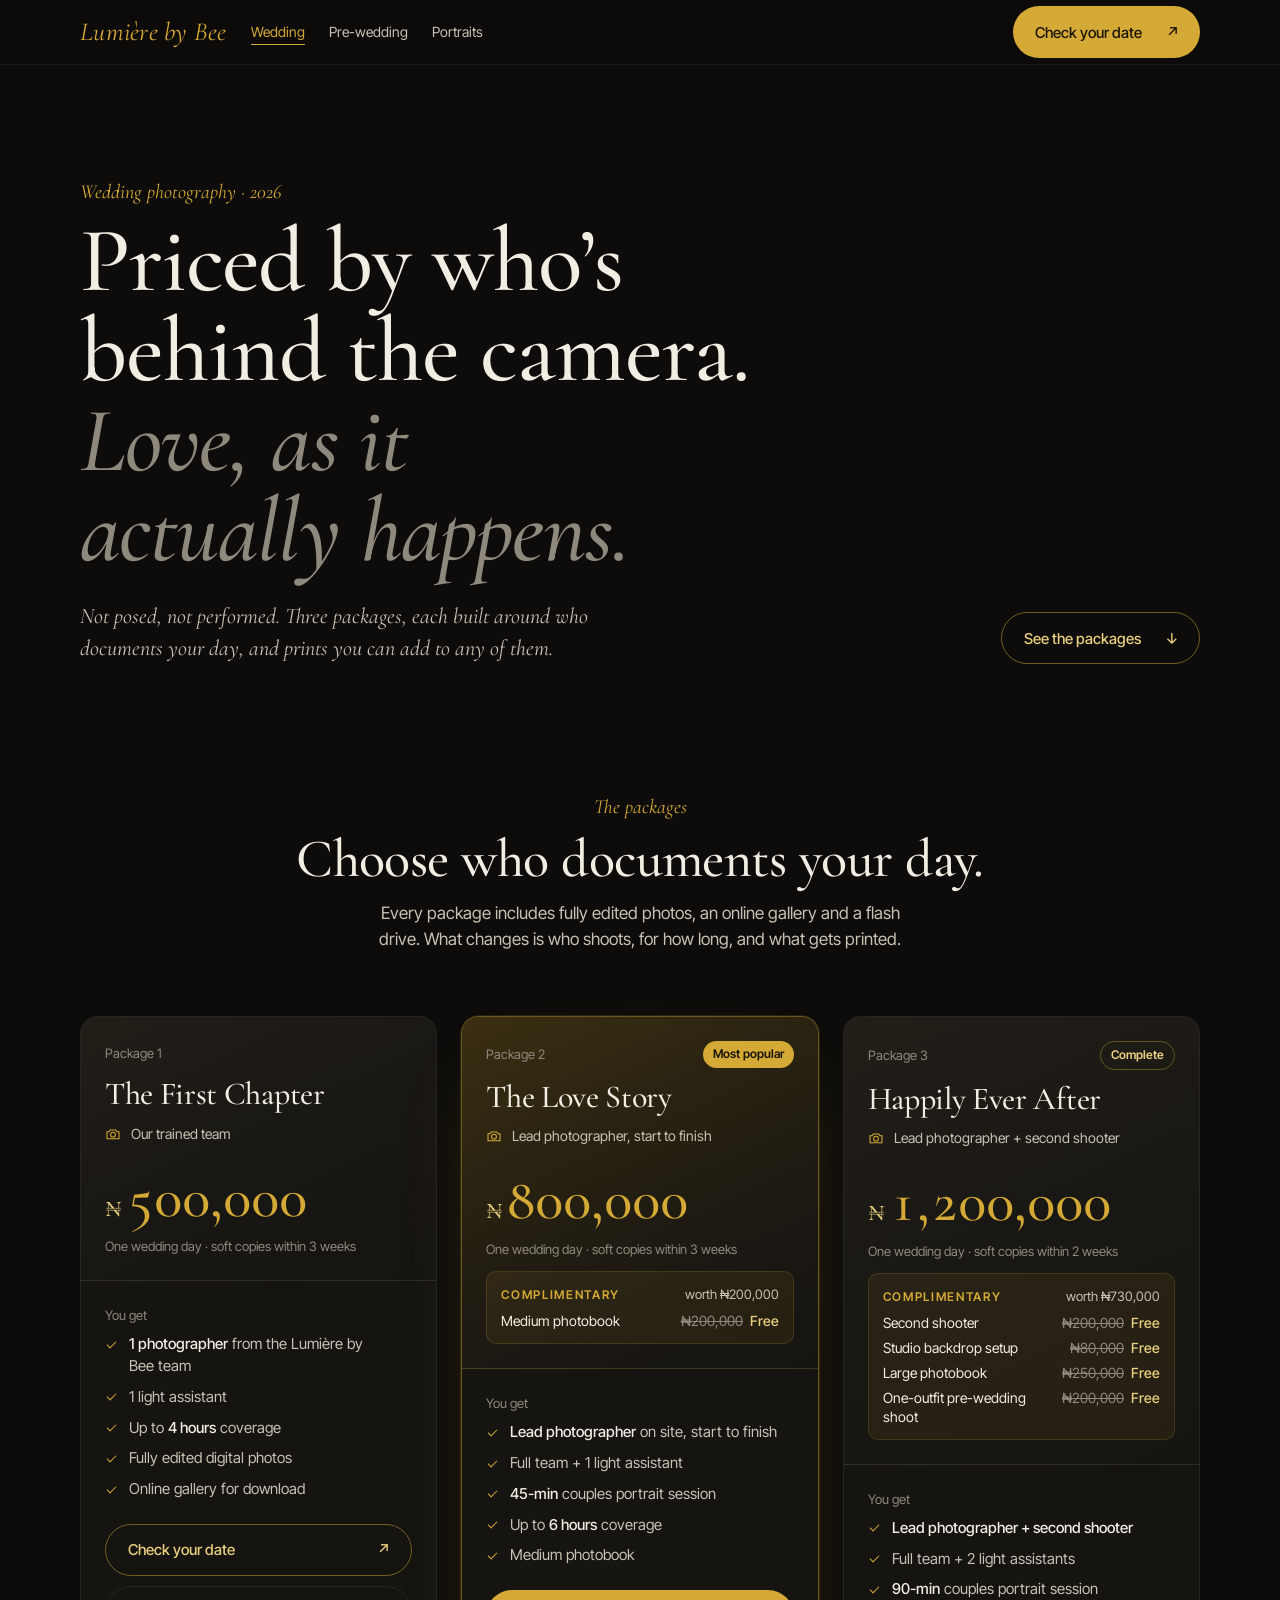
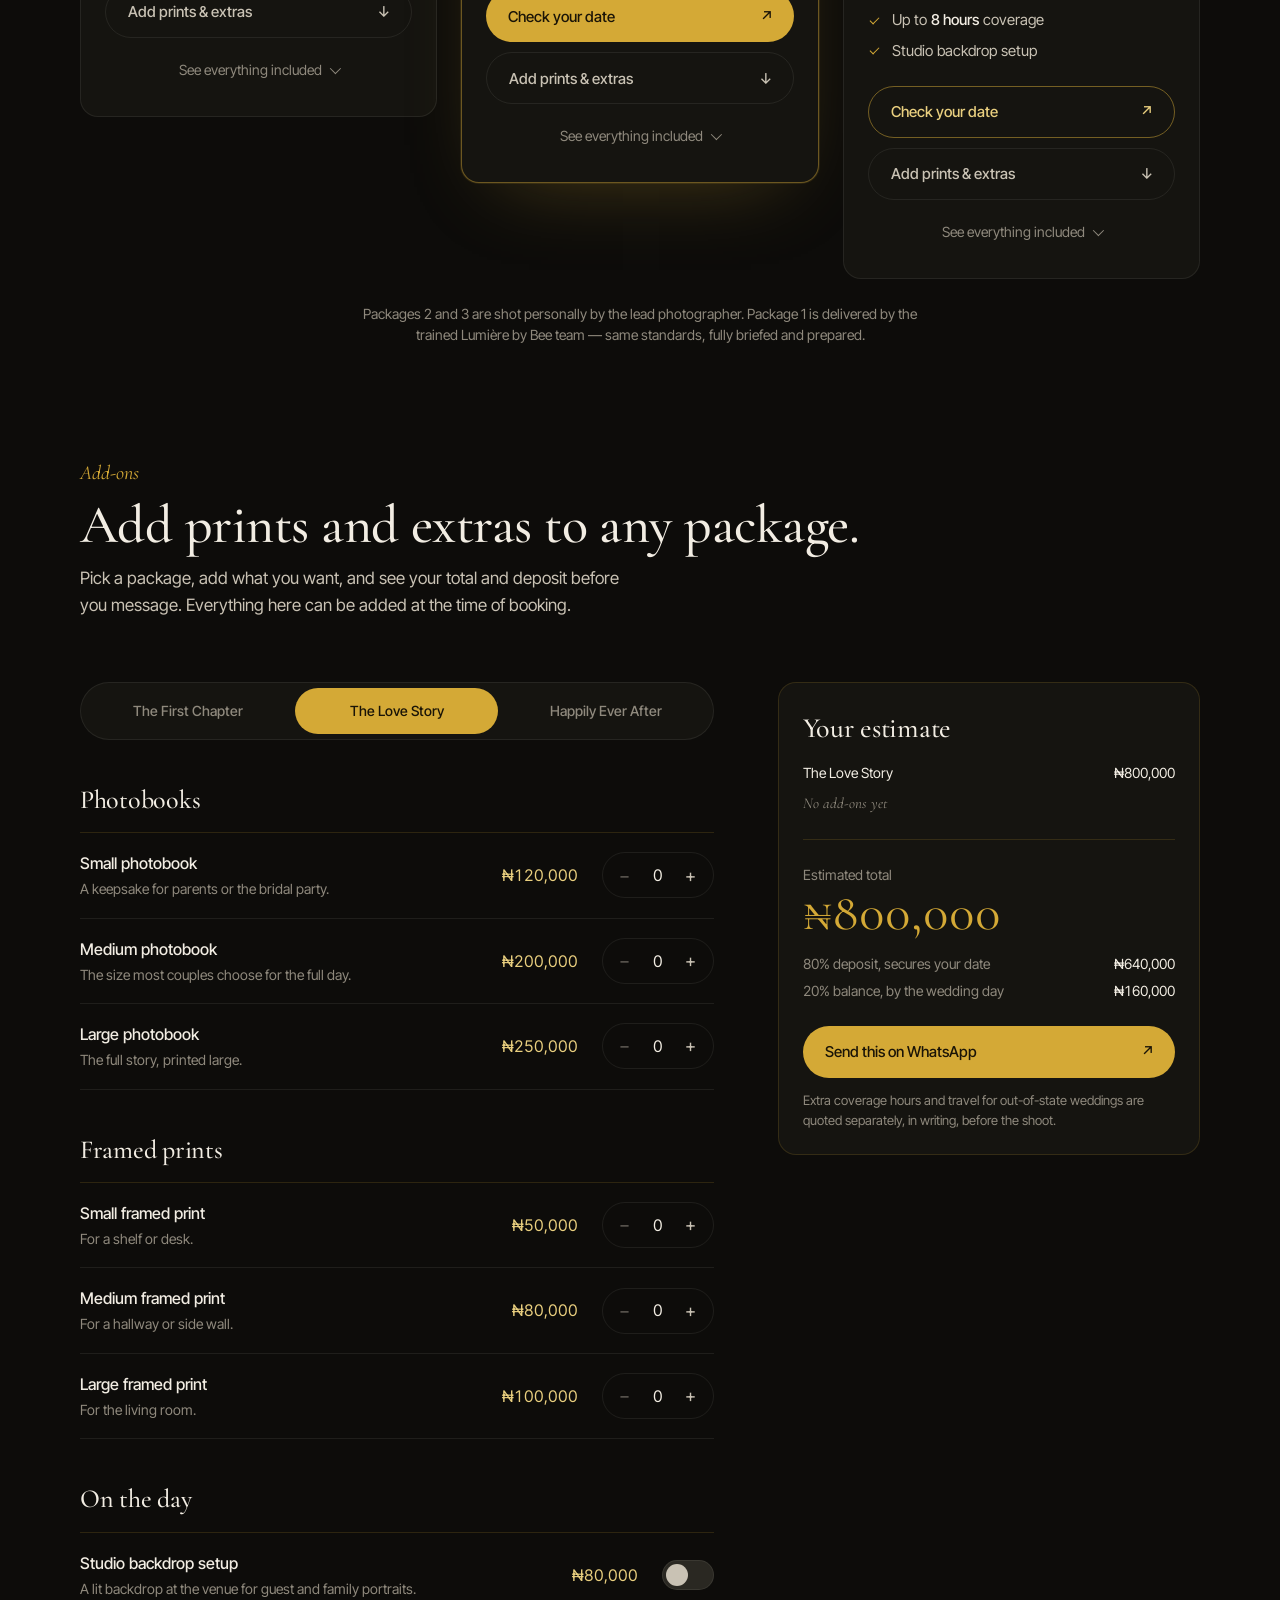
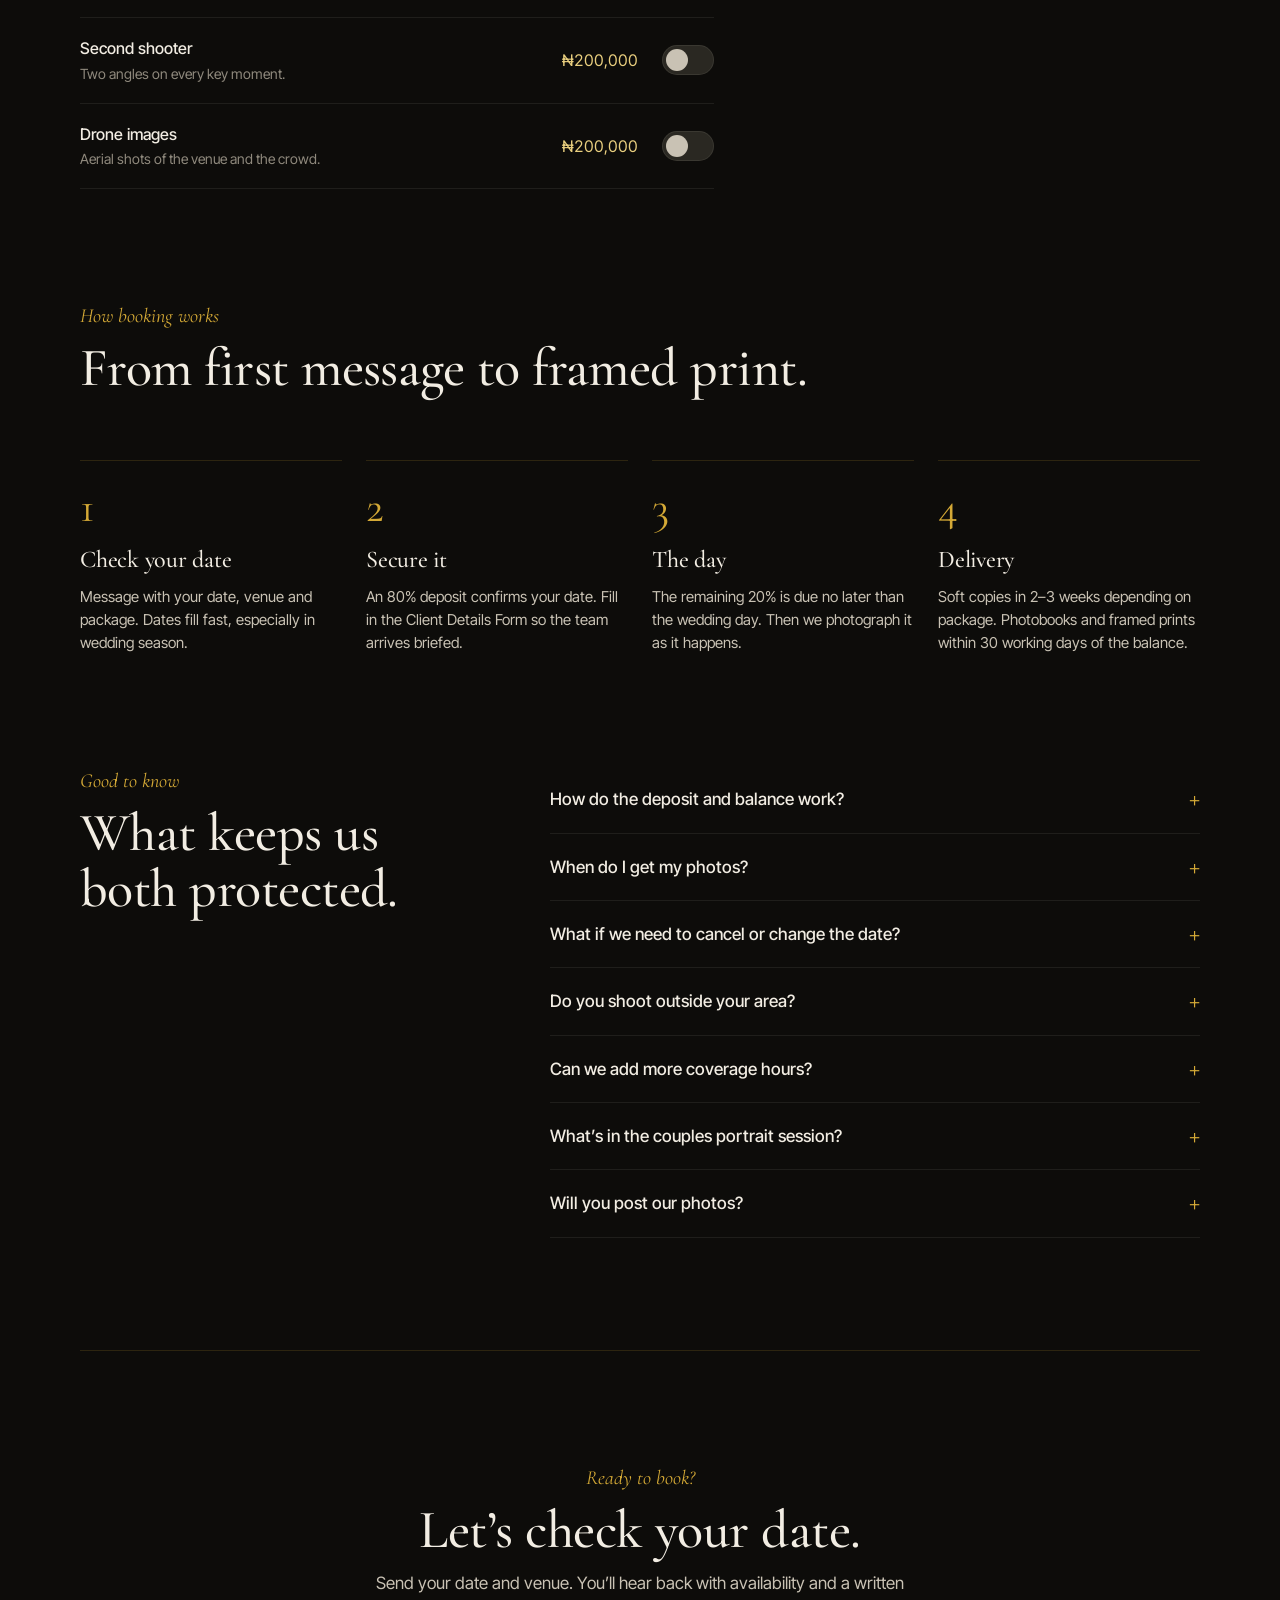
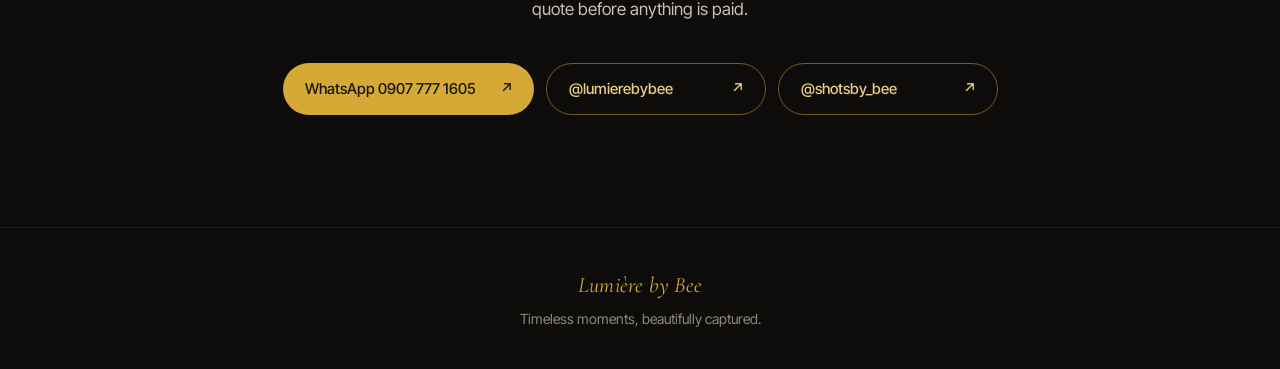
==== commit c794218c: "Apply client pricing revisions across all rate cards - Wedding: The Love Story is now ₦800,000. Fram" ====
--- a/index.html
+++ b/index.html
@@ -75,7 +75,7 @@
         </div>
         <div class="sum-total">
           <p class="label">Estimated total</p>
-          <p class="big" id="sumTotal">₦750,000</p>
+          <p class="big" id="sumTotal">₦800,000</p>
         </div>
         <div class="collapsible">
           <dl class="pay">
@@ -115,7 +115,7 @@
         <details><summary>What if we need to cancel or change the date?</summary><p>Deposits are non-refundable but transferable to a new date with at least 30 days’ notice. Changes within 30 days depend on availability. If the photographer can’t fulfil the booking, your deposit is refunded in full.</p></details>
         <details><summary>Do you shoot outside your area?</summary><p>Yes. For weddings outside the primary area, you cover transport and accommodation, confirmed in writing before the shoot.</p></details>
         <details><summary>Can we add more coverage hours?</summary><p>Yes, arranged in advance at an extra charge.</p></details>
-        <details><summary>What’s in the couples portrait session?</summary><p>The Love Story includes a 45-minute uninterrupted session. Happily Ever After includes 90 minutes, plus a complimentary pre-wedding shoot that doesn’t reduce the package price.</p></details>
+        <details><summary>What’s in the couples portrait session?</summary><p>The Love Story includes a 45-minute uninterrupted session. Happily Ever After includes 90 minutes, plus a complimentary one-outfit pre-wedding shoot at no extra cost.</p></details>
         <details><summary>Will you post our photos?</summary><p>Selected images may be shared on social platforms unless you say otherwise in the Client Details Form.</p></details>
       </div>
     </div>
@@ -148,14 +148,14 @@
       value:null,
       gets:["<strong>1 photographer</strong> from the Lumière by Bee team","1 light assistant","Up to <strong>4 hours</strong> coverage","Fully edited digital photos","Online gallery for download","Flash drive delivery"],
       specs:[["Who shoots","Trained Lumière by Bee team, fully briefed"],["Coverage","Up to 4 hours"],["Portraits","Covered within the day"],["Soft copies","Within 3 weeks"],["Prints","Add any from the add-ons"]]},
-  p2:{no:"Package 2", name:"The Love Story", price:750000, who:"Lead photographer, start to finish", delivery:"3 weeks", badge:"Most popular",
-      value:"Includes a medium photobook and a large framed print, worth ₦300,000 as add-ons.",
-      gets:["<strong>Lead photographer</strong> on site, start to finish","Full team + 1 light assistant","<strong>45-min</strong> couples portrait session","Up to <strong>6 hours</strong> coverage","Medium photobook","One large framed print","Fully edited digital photos","Online gallery + flash drive"],
+  p2:{no:"Package 2", name:"The Love Story", price:800000, who:"Lead photographer, start to finish", delivery:"3 weeks", badge:"Most popular",
+      comp:[["Medium photobook",200000]],
+      gets:["<strong>Lead photographer</strong> on site, start to finish","Full team + 1 light assistant","<strong>45-min</strong> couples portrait session","Up to <strong>6 hours</strong> coverage","Medium photobook","Fully edited digital photos","Online gallery + flash drive"],
       specs:[["Who shoots","Lead photographer, with full team support"],["Coverage","Up to 6 hours"],["Portraits","45 minutes, uninterrupted"],["Soft copies","Within 3 weeks"],["Prints","Within 30 working days of the balance"]]},
   p3:{no:"Package 3", name:"Happily Ever After", price:1200000, who:"Lead photographer + second shooter", delivery:"2 weeks", badge:"Complete", soft:true,
-      value:"Includes ₦630,000 of add-ons: second shooter, studio backdrop, a large photobook and a large framed print.",
-      gets:["<strong>Lead photographer + second shooter</strong>","Full team + 2 light assistants","<strong>90-min</strong> couples portrait session","Up to <strong>8 hours</strong> coverage","Studio backdrop setup","Complimentary pre-wedding shoot","One large photobook","One large framed print","Fully edited digital photos","Online gallery + flash drive"],
-      specs:[["Who shoots","Lead photographer and a second shooter"],["Coverage","Up to 8 hours"],["Portraits","90 minutes, plus a pre-wedding shoot"],["Soft copies","Within 2 weeks"],["Prints","Within 30 working days of the balance"]]}
+      comp:[["Second shooter",200000],["Studio backdrop setup",80000],["Large photobook",250000],["One-outfit pre-wedding shoot",200000]],
+      gets:["<strong>Lead photographer + second shooter</strong>","Full team + 2 light assistants","<strong>90-min</strong> couples portrait session","Up to <strong>8 hours</strong> coverage","Studio backdrop setup","Complimentary <strong>one-outfit</strong> pre-wedding shoot","One large photobook","Fully edited digital photos","Online gallery + flash drive"],
+      specs:[["Who shoots","Lead photographer and a second shooter"],["Coverage","Up to 8 hours"],["Portraits","90 minutes, plus a one-outfit pre-wedding shoot"],["Soft copies","Within 2 weeks"],["Prints","Within 30 working days of the balance"]]}
 };
 
 const INCLUDED_IN_P3 = "Already in Happily Ever After.";
--- a/assets/site.css
+++ b/assets/site.css
@@ -209,6 +209,13 @@
 }
 
 /* Tier tagline — pre-wedding and portraits rate cards carry a descriptive line */
+.tier-comp{margin-top:var(--s2);padding:12px 14px;border-radius:10px;background:rgba(212,169,54,.08);border:1px solid var(--line)}
+.comp-head{display:flex;justify-content:space-between;align-items:baseline;gap:var(--s1);flex-wrap:wrap;margin-bottom:8px;font-size:12px;letter-spacing:.14em;text-transform:uppercase;font-weight:var(--fw-semibold);color:var(--gold)}
+.comp-worth{letter-spacing:normal;text-transform:none;font-weight:var(--fw-regular);font-size:13px;color:var(--ink-soft)}
+.comp-list{list-style:none;margin:0;padding:0;display:grid;gap:6px;font-size:14px;line-height:1.35;color:var(--ivory)}
+.comp-list li{display:flex;justify-content:space-between;align-items:baseline;gap:var(--s2)}
+.comp-val{flex:none;font-weight:var(--fw-medium);color:var(--gold-soft)}
+.comp-val s{margin-right:4px;font-weight:var(--fw-regular);color:var(--muted)}
 .tier-tag{margin-top:var(--s2);font-size:14px;line-height:1.45;color:var(--ink-soft);text-wrap:pretty}
 
 /* Two-up segmented control (portraits Personal/Family) */
